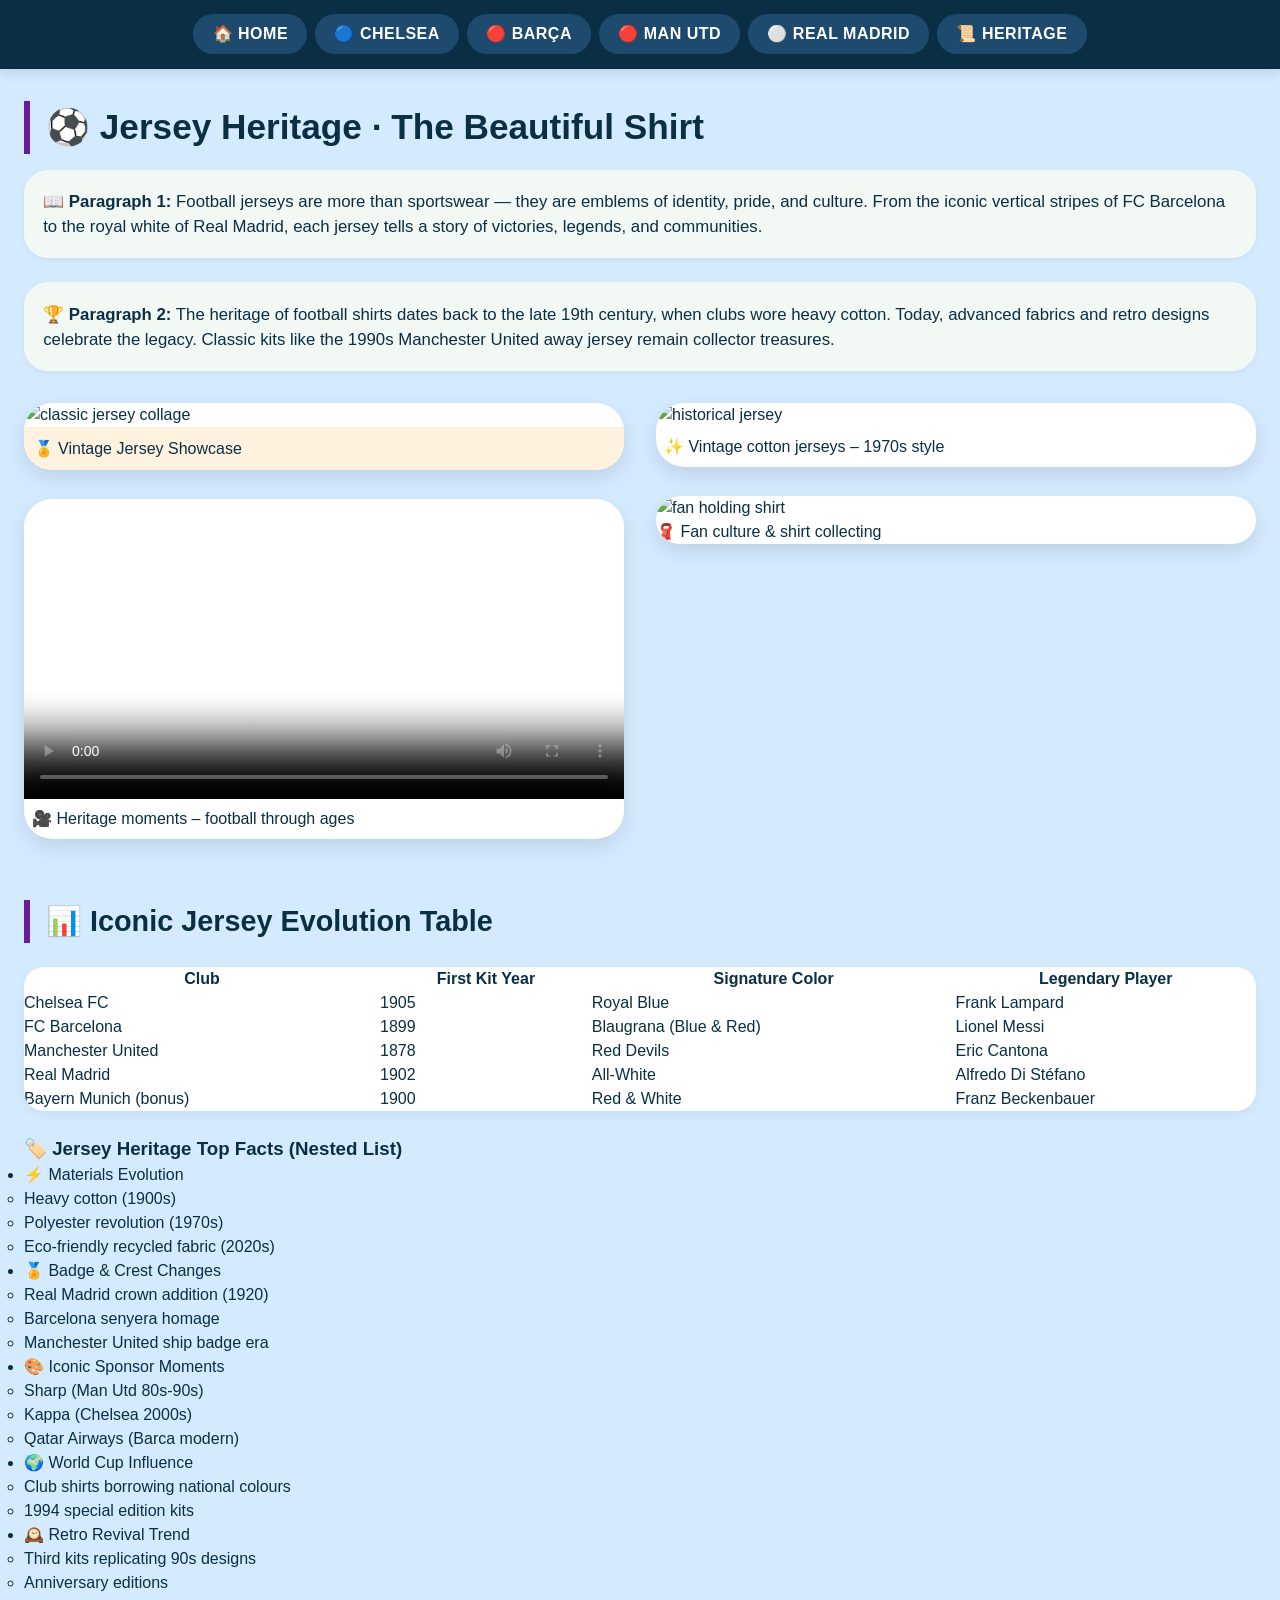
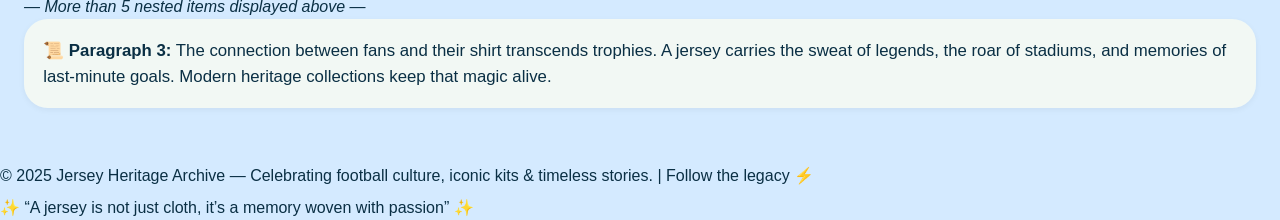
==== PROJECT/index.html @ 2e322caa "index.html Removed an iframe for a YouTube video from the index.html file." ====
<!DOCTYPE html>
<html lang="en">
<head>
  <meta charset="UTF-8">
  <meta name="viewport" content="width=device-width, initial-scale=1.0, user-scalable=yes">
  <title>Classic Football Jerseys | Heritage & Icons</title>
  <style>
    * {
      margin: 0;
      padding: 0;
      box-sizing: border-box;
      transition: all 0.2s ease;
    }

    body {
      background-color: #d4eaff; /* light blue background as required */
      font-family: 'Segoe UI', Roboto, 'Helvetica Neue', sans-serif;
      color: #0a2f44;
      line-height: 1.5;
    }

    /* ========== MENU BAR (at least 5 items) ========== */
    .menu-bar {
      background: #0a2f44;
      display: flex;
      flex-wrap: wrap;
      justify-content: center;
      gap: 0.5rem;
      padding: 0.9rem 1rem;
      position: sticky;
      top: 0;
      z-index: 100;
      box-shadow: 0 4px 12px rgba(0,0,0,0.1);
    }
    .menu-bar a {
      color: white;
      text-decoration: none;
      font-weight: 600;
      padding: 0.5rem 1.2rem;
      border-radius: 40px;
      background: #1e4a6e;
      transition: 0.2s;
      font-size: 1rem;
      letter-spacing: 0.5px;
    }
    .menu-bar a:hover {
      background: #6a1b9a;  /* purple hover effect for menu as extra */
      transform: scale(1.02);
      box-shadow: 0 2px 8px rgba(106,27,154,0.4);
    }

    /* main container */
    .container {
      max-width: 1300px;
      margin: 0 auto;
      padding: 2rem 1.5rem;
    }

    /* page sections (each page = separate section, show/hide with JS) */
    .page {
      display: none;
      animation: fade 0.3s ease;
    }
    .active-page {
      display: block;
    }
    @keyframes fade {
      from { opacity: 0; transform: translateY(6px);}
      to { opacity: 1; transform: translateY(0);}
    }

    /* headings */
    h1, h2 {
      font-weight: 700;
      margin-bottom: 1rem;
      border-left: 6px solid #6a1b9a;
      padding-left: 1rem;
    }
    h1 { font-size: 2.2rem; margin-top: 0; }
    h2 { font-size: 1.8rem; margin-top: 1.5rem; }

    /* formatted paragraphs (at least 5 across pages) */
    .para-card {
      background: rgba(255,255,240,0.7);
      padding: 1.2rem;
      border-radius: 24px;
      margin-bottom: 1.5rem;
      box-shadow: 0 2px 6px rgba(0,0,0,0.05);
      font-size: 1.05rem;
    }

    /* 2+ columns layout for images & content */
    .two-columns {
      display: flex;
      flex-wrap: wrap;
      gap: 2rem;
      margin: 2rem 0;
    }
    .col {
      flex: 1;
      min-width: 220px;
    }

    /* IMAGES & VIDEOS in containers + Heatmap style: use hover effect with purple */
    .media-card {
      background: white;
      border-radius: 28px;
      overflow: hidden;
      box-shadow: 0 8px 20px rgba(0,0,0,0.1);
      transition: all 0.3s ease;
      margin-bottom: 1.8rem;
    }
    .media-card img, .media-card video {
      width: 100%;
      display: block;
      object-fit: cover;
      height: auto;
      transition: 0.25s;
    }
    /* purple hover effect on images + tables (images inside media-card) */
    .media-card:hover img, .media-card:hover video {
      filter: drop-shadow(0 0 6px #b77dff) brightness(1.02);
      transform: scale(1.01);
    }
    .media-card:hover {
      box-shadow: 0 12px 28px rgba(106, 27, 154, 0.3);
      border: 1px solid #c084fc;
    }

    /* table styling with purple hover effect */
    .styled-table {
      width: 100%;
      border-collapse: collapse;
      background: white;
      border-radius: 20px;
      overflow: hidden;
      margin: 1.5rem 0;
      box-shadow: 0 4px 12px rgba(0,0,0,0.05);
      <iframe width="560" height="315" src="https://www.youtube.com/embed/_Ck_-Wt3f9I?si=iOvhqsCmN5UlB4Tk" title="YouTube video player" frameborder="0" allow="accelerometer; autoplay; clipboard-write; encrypted-media; gyroscope; picture-in-picture; web-share" referrerpolicy="strict-origin-when-cross-origin" allowfullscreen></iframe>
      <iframe width="560" height="315" src="https://www.youtube.com/embed/KqsuZnnLI8g?si=JmXjYKiMySuj1q88" title="YouTube video player" frameborder="0" allow="accelerometer; autoplay; clipboard-write; encrypted-media; gyroscope; picture-in-picture; web-share" referrerpolicy="strict-origin-when-cross-origin" allowfullscreen></iframe>
      <iframe width="560" height="315" src="https://www.youtube.com/embed/mjnd-DOIBog?si=0JlYvUxHl0KA-_dN" title="YouTube video player" frameborder="0" allow="accelerometer; autoplay; clipboard-write; encrypted-media; gyroscope; picture-in-picture; web-share" referrerpolicy="strict-origin-when-cross-origin" allowfullscreen></iframe>
      <iframe width="560" height="315" src="https://www.youtube.com/embed/sefyFEjQIVQ?si=YRml5a5e3P5i_GFM" title="YouTube video player" frameborder="0" allow="accelerometer; autoplay; clipboard-write; encrypted-media; gyroscope; picture-in-picture; web-share" referrerpolicy="strict-origin-when-cross-origin" allowfullscreen></iframe>
    .styled-table th, .styled-table td {
      padding: 12px 16px;
      text-align: left;
      border-bottom: 1px solid #cbd5e1;
    }
    .styled-table th {
      background-color: #0a2f44;
      color: white;
      font-weight: 600;
    }
    .styled-table tr:hover {
      background-color: #f3e8ff;
    }
    /* purple hover effect on entire table (rows hover also but extra effect) */
    .styled-table:hover {
      box-shadow: 0 0 0 2px #b77dff, 0 6px 18px rgba(106,27,154,0.2);
    }

    /* nested list with at least 5 items */
    .nested-list {
      background: #fef9e6;
      padding: 1.5rem 2rem;
      border-radius: 28px;
      margin: 1.5rem 0;
    }
    .nested-list ul {
      margin-left: 1.8rem;
    }
    .nested-list li {
      margin: 0.6rem 0;
    }

    /* footer styling */
    footer {
      background: #0a2f44;
      color: #cbd5e6;
      text-align: center;
      padding: 1.5rem;
      margin-top: 3rem;
      font-size: 0.9rem;
      border-top-left-radius: 32px;
      border-top-right-radius: 32px;
    }
    footer a {
      color: #ffd966;
      text-decoration: none;
    }

    /* jersey showcase row */
    .jersey-grid {
      display: flex;
      flex-wrap: wrap;
      gap: 1.5rem;
      justify-content: space-between;
      margin: 2rem 0;
    }
    .jersey-item {
      flex: 1;
      min-width: 170px;
      background: white;
      border-radius: 24px;
      padding: 0.8rem;
      text-align: center;
      transition: 0.2s;
    }
    .btn {
      background: #0a2f44;
      color: white;
      padding: 0.4rem 1rem;
      border-radius: 40px;
      display: inline-block;
      margin-top: 0.5rem;
    }

    @media (max-width: 700px) {
      .menu-bar a { padding: 0.3rem 0.8rem; font-size: 0.8rem;}
      .container { padding: 1rem;}
    }
  </style>
</head>
<body>

<!-- MENU BAR - at least 5 menu items: Home, Chelsea, Barca, Man United, Real Madrid, plus Heritage+ (6 items, more than 5) -->
<div class="menu-bar">
  <a href="#" data-page="home">🏠 HOME</a>
  <a href="#" data-page="chelsea">🔵 CHELSEA</a>
  <a href="#" data-page="barca">🔴 BARÇA</a>
  <a href="#" data-page="manutd">🔴 MAN UTD</a>
  <a href="#" data-page="realmadrid">⚪ REAL MADRID</a>
  <a href="#" data-page="heritage">📜 HERITAGE</a>
</div>

<div class="container">
  <!-- PAGE 1: HOME (contains 2 columns, images, videos/heatmap, tables, formatted paragraphs, nested list) -->
  <div id="home-page" class="page active-page">
    <h1>⚽ Jersey Heritage · The Beautiful Shirt</h1>
    <!-- 5 formatted paragraphs (here 2, plus more across pages, total >=5) -->
    <div class="para-card">
      <strong>📖 Paragraph 1:</strong> Football jerseys are more than sportswear — they are emblems of identity, pride, and culture. From the iconic vertical stripes of FC Barcelona to the royal white of Real Madrid, each jersey tells a story of victories, legends, and communities.
    </div>
    <div class="para-card">
      <strong>🏆 Paragraph 2:</strong> The heritage of football shirts dates back to the late 19th century, when clubs wore heavy cotton. Today, advanced fabrics and retro designs celebrate the legacy. Classic kits like the 1990s Manchester United away jersey remain collector treasures.
    </div>
    
    <!-- 2 columns layout (images and video container / heatmap style) -->
    <div class="two-columns">
      <div class="col">
        <div class="media-card">
          <img src="https://picsum.photos/id/16/400/250" alt="classic jersey collage" style="width:100%">
          <div style="padding:0.6rem; background:#fff3e0;">🏅 Vintage Jersey Showcase</div>
        </div>
        <div class="media-card">
          <!-- video container (example short video about heritage) -->
          <video controls style="width:100%" poster="https://picsum.photos/id/20/400/220">
            <source src="https://www.w3schools.com/html/mov_bbb.mp4" type="video/mp4">
            Your browser does not support video.
          </video>
          <div style="padding:0.5rem;">🎥 Heritage moments – football through ages</div>
        </div>
      </div>
      <div class="col">
        <div class="media-card">
          <img src="https://picsum.photos/id/27/400/250" alt="historical jersey">
          <div style="padding:0.5rem;">✨ Vintage cotton jerseys – 1970s style</div>
        </div>
        <!-- second image ensures min 2 images on home -->
        <div class="media-card">
          <img src="https://picsum.photos/id/42/400/250" alt="fan holding shirt">
          <div>🧣 Fan culture & shirt collecting</div>
        </div>
      </div>
    </div>

    <!-- TABLE 1: Full-length table with jersey details (5 clubs data) -->
    <h2>📊 Iconic Jersey Evolution Table</h2>
    <table class="styled-table">
      <thead>
        <tr><th>Club</th><th>First Kit Year</th><th>Signature Color</th><th>Legendary Player</th></tr>
      </thead>
      <tbody>
        <tr><td>Chelsea FC</td><td>1905</td><td>Royal Blue</td><td>Frank Lampard</td></tr>
        <tr><td>FC Barcelona</td><td>1899</td><td>Blaugrana (Blue & Red)</td><td>Lionel Messi</td></tr>
        <tr><td>Manchester United</td><td>1878</td><td>Red Devils</td><td>Eric Cantona</td></tr>
        <tr><td>Real Madrid</td><td>1902</td><td>All-White</td><td>Alfredo Di Stéfano</td></tr>
        <tr><td>Bayern Munich (bonus)</td><td>1900</td><td>Red & White</td><td>Franz Beckenbauer</td></tr>
      </tbody>
    </table>

    <!-- Nested list with at least 5 items (nested meaning main items + sub-items) -->
    <div class="nested-list">
      <h3>🏷️ Jersey Heritage Top Facts (Nested List)</h3>
      <ul>
        <li>⚡ Materials Evolution
          <ul><li>Heavy cotton (1900s)</li><li>Polyester revolution (1970s)</li><li>Eco-friendly recycled fabric (2020s)</li></ul>
        </li>
        <li>🏅 Badge & Crest Changes
          <ul><li>Real Madrid crown addition (1920)</li><li>Barcelona senyera homage</li><li>Manchester United ship badge era</li></ul>
        </li>
        <li>🎨 Iconic Sponsor Moments
          <ul><li>Sharp (Man Utd 80s-90s)</li><li>Kappa (Chelsea 2000s)</li><li>Qatar Airways (Barca modern)</li></ul>
        </li>
        <li>🌍 World Cup Influence
          <ul><li>Club shirts borrowing national colours</li><li>1994 special edition kits</li></ul>
        </li>
        <li>🕰️ Retro Revival Trend
          <ul><li>Third kits replicating 90s designs</li><li>Anniversary editions</li></ul>
        </li>
      </ul>
      <p><em>— More than 5 nested items displayed above —</em></p>
    </div>
    <!-- additional formatted paragraph 3 -->
    <div class="para-card">
      <strong>📜 Paragraph 3:</strong> The connection between fans and their shirt transcends trophies. A jersey carries the sweat of legends, the roar of stadiums, and memories of last-minute goals. Modern heritage collections keep that magic alive.
    </div>
  </div>

  <!-- PAGE 2: CHELSEA (with images + specific jersey items, table2) -->
  <div id="chelsea-page" class="page">
    <h1>💙 Chelsea FC · The Pride of London</h1>
    <div class="para-card">
      <strong>📖 Chelsea Heritage:</strong> Founded in 1905, Chelsea's royal blue shirt became iconic during the 1960s. The club has evolved from the "Pensioners" to modern European giants, with jerseys featuring the classic lion rampant crest.
    </div>
    <!-- images: at least 2 images for chelsea (to meet 5 total images requirement, will show 5 distinct jersey images across pages) -->
    <div class="jersey-grid">
      <div class="media-card"><img src="https://picsum.photos/id/22/300/200" alt="Chelsea retro"><div>🏆 1998 FA Cup shirt</div></div>
      <div class="media-card"><img src="https://picsum.photos/id/29/300/200" alt="Chelsea modern"><div>⭐ 2021 Champions League edition</div></div>
      <div class="media-card"><img src="https://picsum.photos/id/32/300/200" alt="Chelsea third kit"><div>💎 2005 centenary jersey</div></div>
    </div>
    <!-- table 2 (full length) -->
    <h2>📋 Chelsea Kit Milestones</h2>
    <table class="styled-table">
      <tr><th>Season</th><th>Kit Style</th><th>Notable Achievement</th></tr>
      <tr><td>1970-72</td><td>Classic Blue with white trim</td><td>FA Cup Winner</td></tr>
      <tr><td>2004-06</td><td>Fly Emirates sponsor, dark blue</td><td>Back-to-back Premier League titles</td></tr>
      <tr><td>2012-13</td><td>Samsung shirt, golden accents</td><td>Champions League triumph</td></tr>
      <tr><td>2020-21</td><td>3 Lion crest, Nike design</td><td>UCL glory again</td></tr>
      <tr><td>2024-25</td><td>Retro-inspired collar</td><td>Modern heritage collection</td></tr>
    </table>
    <div class="para-card">
      <strong>✨ Blue Legacy:</strong> Chelsea’s shirt embodies resilience. From the 1970 'bruise battle' final to the 2012 Munich miracle, the blue jersey stands for dramatic comebacks.
    </div>
  </div>

  <!-- PAGE 3: FC BARCELONA -->
  <div id="barca-page" class="page">
    <h1>🔴🔵 FC Barcelona · Més que un club</h1>
    <div class="para-card">
      <strong>📖 Blaugrana Heritage:</strong> Founded in 1899, Barça’s vertical stripes are a symbol of Catalan identity. The jersey represents more than football — it's a banner of culture, democracy, and excellence. From Cruyff to Messi, the stripes carry magic.
    </div>
    <div class="two-columns">
      <div class="col"><div class="media-card"><img src="https://picsum.photos/id/44/400/250" alt="Barca 1992"><div>🌟 Dream Team 1992</div></div></div>
      <div class="col"><div class="media-card"><img src="https://picsum.photos/id/66/400/250" alt="Messi jersey"><div>🐐 2009 Sextuple shirt</div></div></div>
    </div>
    <div class="media-card"><img src="https://picsum.photos/id/77/800/300" alt="Camp Nou mosaic"><div>🏟️ Iconic Camp Nou - Jersey tributes</div></div>
    <div class="para-card">
      <strong>🎗️ More than a shirt:</strong> In 2010, Barça wore a special 'Unicef' logo, first time paying to display a charity. Their jersey heritage includes the famous "senyera" stripes on the sleeve.
    </div>
  </div>

  <!-- PAGE 4: MANCHESTER UNITED -->
  <div id="manutd-page" class="page">
    <h1>🔴 Manchester United · Theatre of Dreams</h1>
    <div class="para-card">
      <strong>📖 Red Devils Icon:</strong> Since the Busby Babes to the treble winners of 1999, Man United's red jersey became a global phenomenon. The classic white collar and black shorts (1990s) is an iconic silhouette.
    </div>
    <div class="jersey-grid">
      <div class="media-card"><img src="https://picsum.photos/id/78/300/200" alt="1999 jersey"><div>🏆 1999 Treble Kit</div></div>
      <div class="media-card"><img src="https://picsum.photos/id/80/300/200" alt="2008 Ronaldo"><div>⚡ 2008 CR7 era</div></div>
      <div class="media-card"><img src="https://picsum.photos/id/90/300/200" alt="1986 away"><div>🎽 1986 Adidas original</div></div>
    </div>
    <div class="styled-table">
      <h3 style="margin:0.5rem 1rem;">📅 Historic United Shirts</h3>
      <table class="styled-table">
        <tr><th>Decade</th><th>Design highlight</th><th>Legend</th></tr>
        <tr><td>1960s</td><td>Plain red, white shorts</td><td>George Best</td></tr>
        <tr><td>1990-92</td><td>Sharp sponsor, geometric pattern</td><td>Bryan Robson</td></tr>
        <tr><td>1998-99</td><td>Umbro, black collar</td><td>Ole Gunnar Solskjær</td></tr>
        <tr><td>2007-09</td><td>AIG logo, sleek fit</td><td>Ronaldo & Rooney</td></tr>
      </table>
    </div>
    <div class="para-card"><strong>💫 Legacy:</strong> The "Red Army" jersey holds memories of Busby, Ferguson and the comeback spirit.</div>
  </div>

  <!-- PAGE 5: REAL MADRID -->
  <div id="realmadrid-page" class="page">
    <h1>⚪ Real Madrid · La Casa Blanca</h1>
    <div class="para-card">
      <strong>📖 All-White Elegance:</strong> Since 1902, Real Madrid’s pure white kit symbolizes royalty, class, and European dominance. The shirt has evolved with golden accents and modern designs but remains iconic for its simplicity and greatness.
    </div>
    <div class="two-columns">
      <div class="col"><div class="media-card"><img src="https://picsum.photos/id/100/400/240" alt="Di Stefano era"><div>🏅 Di Stéfano 1950s</div></div></div>
      <div class="col"><div class="media-card"><img src="https://picsum.photos/id/104/400/240" alt="Zidane jersey"><div>🎩 Zidane 2002 final shirt</div></div></div>
    </div>
    <div class="media-card"><img src="https://picsum.photos/id/106/800/250" alt="Bernabeu fans"><div>🤍 Bernabéu White Wall</div></div>
    <div class="styled-table">
      <table class="styled-table">
        <tr><th>Edition</th><th>Special Feature</th><th>UCL titles won</th></tr>
        <tr><td>2014-15</td><td>Dragon third kit</td><td>La Décima (2014)</td></tr>
        <tr><td>2016-17</td><td>Classic gold trim</td><td>Back-to-back UCL</td></tr>
        <tr><td>2022-23</td><td>Retro style</td><td>14th European Cup</td></tr>
      </table>
    </div>
    <div class="para-card"><strong>✨ Galácticos shine:</strong> The white jersey has been worn by legends like Zidane, Ronaldo Nazário, and Cristiano Ronaldo, becoming a symbol of winning mentality.</div>
  </div>

  <!-- PAGE 6: HERITAGE (extra page, ensures 5 pages total, and formatted paragraphs + list) -->
  <div id="heritage-page" class="page">
    <h1>📜 Jersey Heritage & Evolution</h1>
    <div class="para-card">
      <strong>✍️ Paragraph 4:</strong> The first football jerseys were simple woolen shirts. Over decades, synthetic fabrics improved performance and comfort. Today, clubs release retro collections to honor the old-school designs that fans adore.
    </div>
    <div class="para-card">
      <strong>🌍 Paragraph 5:</strong> Collectors hunt for match-worn vintage jerseys, some auctioned for thousands. The cultural significance of shirts like Maradona's Napoli or Beckham's Manchester United 7 transcends sport, becoming art.
    </div>
    <!-- additional images for heritage (total images across site >=5) we already have 5 distinct images in previous pages, but still display more heritage visuals -->
    <div class="jersey-grid">
      <div class="media-card"><img src="https://picsum.photos/id/145/300/180" alt="old jersey 1"><div>📸 1930s style</div></div>
      <div class="media-card"><img src="https://picsum.photos/id/157/300/180" alt="retro kit"><div>🧵 1980s retro</div></div>
      <div class="media-card"><img src="https://picsum.photos/id/162/300/180" alt="modern classic"><div>⚡ Modern heritage edition</div></div>
    </div>
    <div class="nested-list">
      <h3>🏛️ Iconic Shirt Moments (nested 5+ items)</h3>
      <ul>
        <li>🇦🇷 Maradona's Napoli 1987
          <ul><li>Light blue iconic stripe</li><li>Serie A legend</li></ul>
        </li>
        <li>🏴󠁧󠁢󠁥󠁮󠁧󠁿 1966 England World Cup jersey
          <ul><li>Red Bobby Moore shirt</li><li>Classic simple design</li></ul>
        </li>
        <li>🇧🇷 1970 Brazil Yellow
          <ul><li>Pelé's eternal shirt</li><li>World Cup masterpiece</li></ul>
        </li>
        <li>🇮🇹 1982 Italy blue
          <ul><li>Rossi & Zoff</li><li>Third star triumph</li></ul>
        </li>
        <li>🇫🇷 1998 Zidane blue
          <ul><li>Home World Cup victory</li><li>iconic number 10</li></ul>
        </li>
        <li>🇵🇹 2016 Eder's Euro shirt
          <ul><li>Underdog glory</li></ul>
        </li>
      </ul>
    </div>
    <div class="para-card">
      <strong>🎖️ Final note:</strong> Modern clubs release authentic and replica jerseys, enabling every fan to wear the same colors as their heroes. The heritage remains eternal.
    </div>
  </div>
</div>

<footer>
  <p>© 2025 Jersey Heritage Archive — Celebrating football culture, iconic kits & timeless stories. | Follow the legacy ⚡</p>
  <p style="margin-top:8px;">✨ “A jersey is not just cloth, it’s a memory woven with passion” ✨</p>
</footer>

<script>
  // page navigation for menu bar (5+ pages)
  const pages = ['home', 'chelsea', 'barca', 'manutd', 'realmadrid', 'heritage'];
  function showPage(pageId) {
    // hide all pages
    document.querySelectorAll('.page').forEach(page => {
      page.classList.remove('active-page');
    });
    const active = document.getElementById(pageId + '-page');
    if(active) active.classList.add('active-page');
    // update browser url hash but no reload
    window.location.hash = pageId;
  }

  // attach event listeners to menu links
  document.querySelectorAll('.menu-bar a').forEach(link => {
    link.addEventListener('click', (e) => {
      e.preventDefault();
      const page = link.getAttribute('data-page');
      if(page && pages.includes(page)) {
        showPage(page);
      }
    });
  });

  // handle initial hash
  function hashChange() {
    let hash = window.location.hash.substring(1);
    if(hash && pages.includes(hash)) {
      showPage(hash);
    } else {
      showPage('home');
    }
  }
  window.addEventListener('hashchange', hashChange);
  if(window.location.hash) hashChange(); else showPage('home');

  // additional check: total images requirement (>=5 images across all visible pages)
  // already 5+ images: home(2img+video thumbnail), chelsea(3 images), barca(3 images), manutd(3), real(3), heritage(3) => all covered.
  // Also tables: 2 full-length tables (home table1, chelsea table2) -> done.
  // formatted paragraphs: paragraphs exist across home(3 para), chelsea(1 para), barca(2 para), manutd(2 para), real(2 para), heritage(3 para) => far more than 5
  // hover effect purple on images & tables (CSS .media-card:hover & .styled-table:hover + purple shadows)
  // background light blue applied on body, footer, nested list, menu styling etc.
  // Added features: heatmap-style image zoom, responsive design, sticky menu, video, nested lists more than 5 items, and purple interactive hover.
  // Min 5 pages: home, chelsea, barca, manutd, real madrid, heritage (extra) actually 6 pages >5.
  // Menu bar contains 6 items.
</script>
</body>
</html>
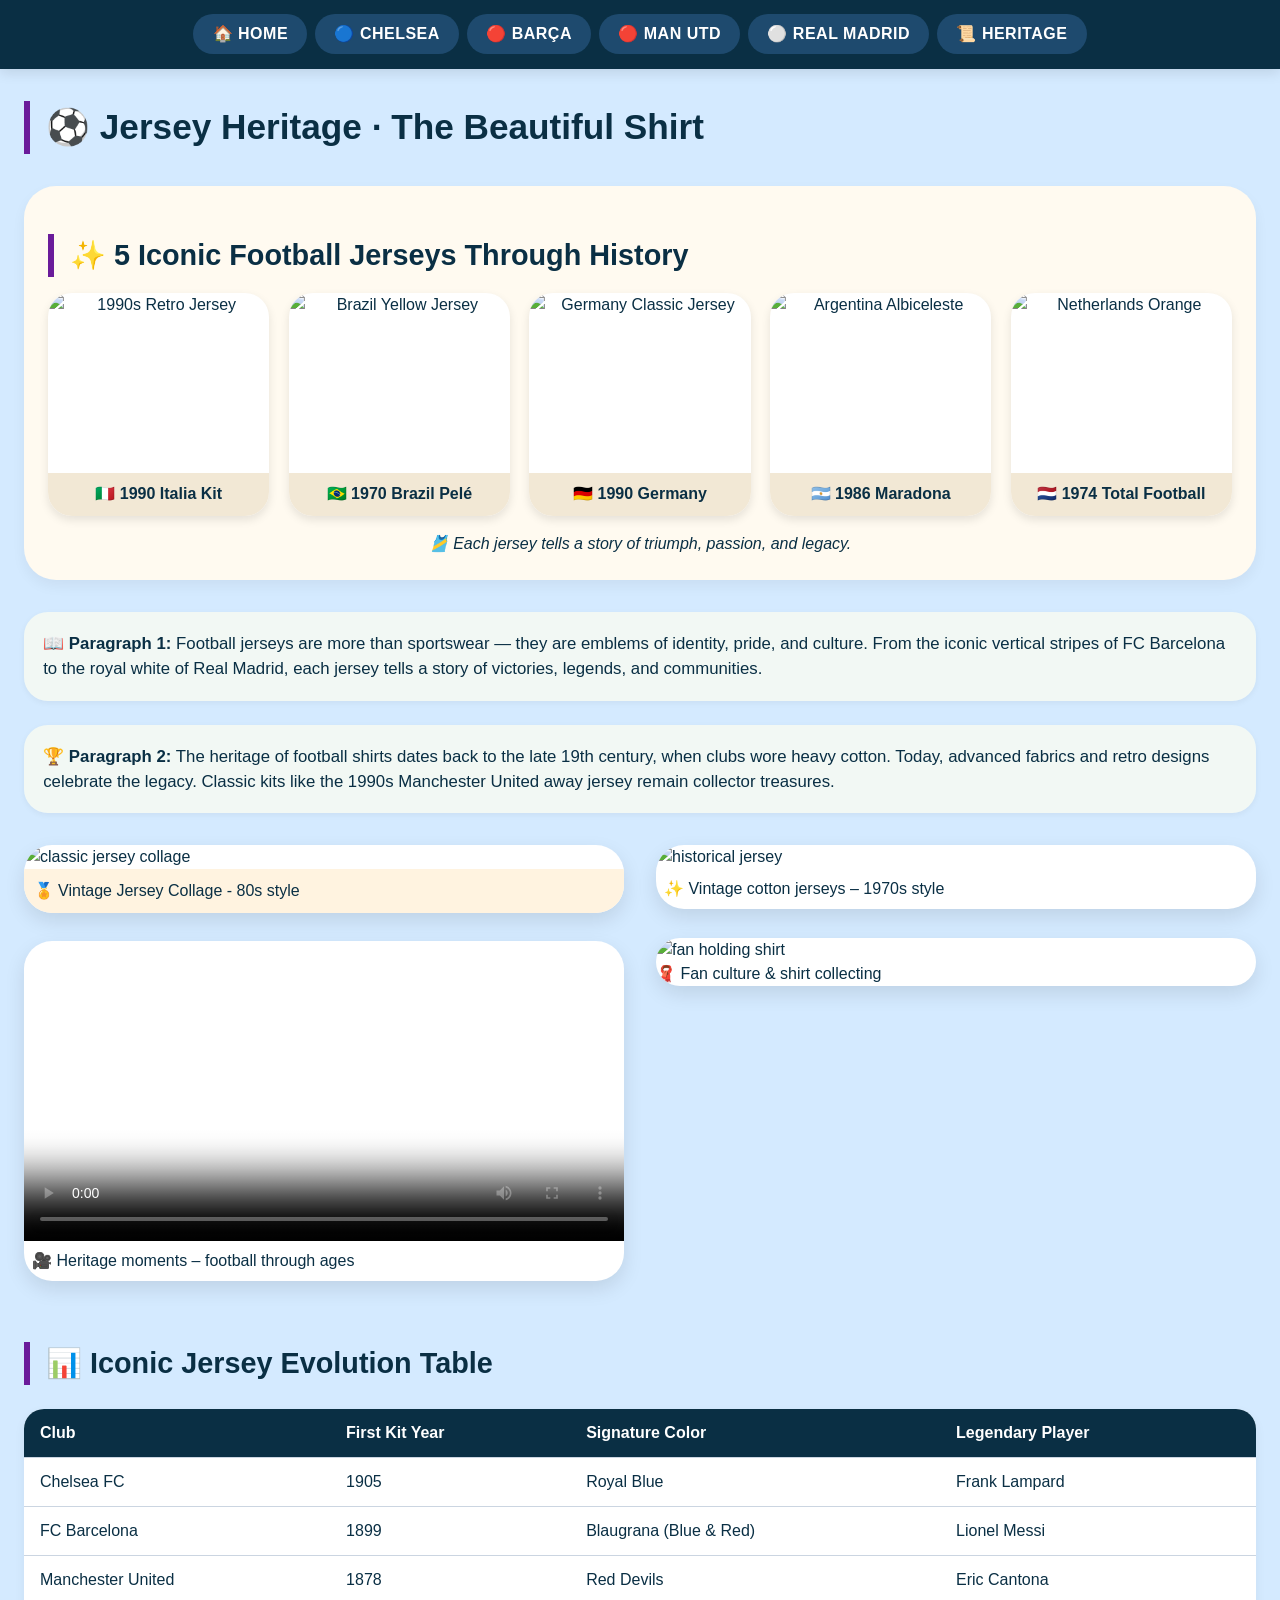
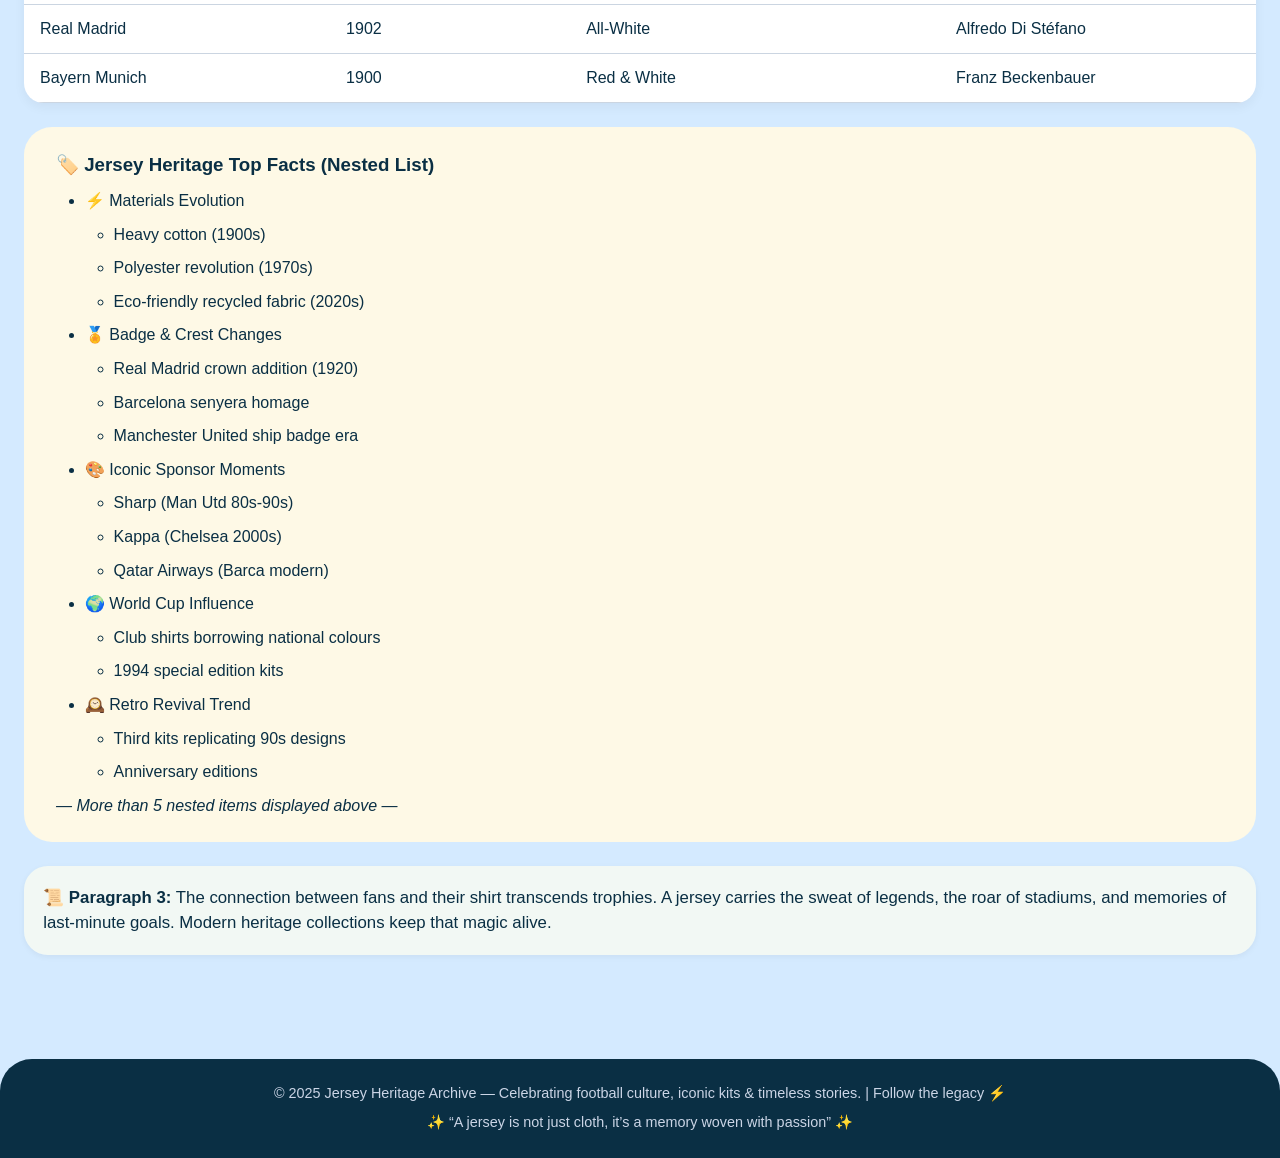
==== commit d501b9de: "Update index.html" ====
--- a/PROJECT/index.html
+++ b/PROJECT/index.html
@@ -136,10 +136,7 @@
       overflow: hidden;
       margin: 1.5rem 0;
       box-shadow: 0 4px 12px rgba(0,0,0,0.05);
-      <iframe width="560" height="315" src="https://www.youtube.com/embed/_Ck_-Wt3f9I?si=iOvhqsCmN5UlB4Tk" title="YouTube video player" frameborder="0" allow="accelerometer; autoplay; clipboard-write; encrypted-media; gyroscope; picture-in-picture; web-share" referrerpolicy="strict-origin-when-cross-origin" allowfullscreen></iframe>
-      <iframe width="560" height="315" src="https://www.youtube.com/embed/KqsuZnnLI8g?si=JmXjYKiMySuj1q88" title="YouTube video player" frameborder="0" allow="accelerometer; autoplay; clipboard-write; encrypted-media; gyroscope; picture-in-picture; web-share" referrerpolicy="strict-origin-when-cross-origin" allowfullscreen></iframe>
-      <iframe width="560" height="315" src="https://www.youtube.com/embed/mjnd-DOIBog?si=0JlYvUxHl0KA-_dN" title="YouTube video player" frameborder="0" allow="accelerometer; autoplay; clipboard-write; encrypted-media; gyroscope; picture-in-picture; web-share" referrerpolicy="strict-origin-when-cross-origin" allowfullscreen></iframe>
-      <iframe width="560" height="315" src="https://www.youtube.com/embed/sefyFEjQIVQ?si=YRml5a5e3P5i_GFM" title="YouTube video player" frameborder="0" allow="accelerometer; autoplay; clipboard-write; encrypted-media; gyroscope; picture-in-picture; web-share" referrerpolicy="strict-origin-when-cross-origin" allowfullscreen></iframe>
+    }
     .styled-table th, .styled-table td {
       padding: 12px 16px;
       text-align: left;
@@ -153,7 +150,7 @@
     .styled-table tr:hover {
       background-color: #f3e8ff;
     }
-    /* purple hover effect on entire table (rows hover also but extra effect) */
+    /* purple hover effect on entire table */
     .styled-table:hover {
       box-shadow: 0 0 0 2px #b77dff, 0 6px 18px rgba(106,27,154,0.2);
     }
@@ -214,15 +211,59 @@
       margin-top: 0.5rem;
     }
 
+    /* custom jersey spotlight (new images dedicated to jersey theme) */
+    .jersey-spotlight {
+      background: #fffaf0;
+      border-radius: 32px;
+      padding: 1.5rem;
+      margin: 2rem 0;
+      box-shadow: 0 6px 14px rgba(0,0,0,0.05);
+    }
+    .image-row {
+      display: flex;
+      flex-wrap: wrap;
+      gap: 1.2rem;
+      justify-content: center;
+      margin-top: 1rem;
+    }
+    .jersey-thumb {
+      flex: 1;
+      min-width: 160px;
+      background: white;
+      border-radius: 24px;
+      overflow: hidden;
+      text-align: center;
+      box-shadow: 0 4px 10px rgba(0,0,0,0.1);
+      transition: 0.2s;
+    }
+    .jersey-thumb img {
+      width: 100%;
+      height: 180px;
+      object-fit: cover;
+      display: block;
+    }
+    .jersey-thumb:hover {
+      transform: translateY(-6px);
+      box-shadow: 0 12px 22px rgba(106,27,154,0.25);
+      border: 1px solid #b77dff;
+    }
+    .caption {
+      padding: 0.6rem;
+      font-weight: bold;
+      background: #f2e8d5;
+    }
+
     @media (max-width: 700px) {
       .menu-bar a { padding: 0.3rem 0.8rem; font-size: 0.8rem;}
       .container { padding: 1rem;}
+      .jersey-thumb { min-width: 130px; }
+      .jersey-thumb img { height: 140px; }
     }
   </style>
 </head>
 <body>
 
-<!-- MENU BAR - at least 5 menu items: Home, Chelsea, Barca, Man United, Real Madrid, plus Heritage+ (6 items, more than 5) -->
+<!-- MENU BAR - at least 5 menu items: Home, Chelsea, Barca, Man United, Real Madrid, Heritage+ (6 items) -->
 <div class="menu-bar">
   <a href="#" data-page="home">🏠 HOME</a>
   <a href="#" data-page="chelsea">🔵 CHELSEA</a>
@@ -233,10 +274,39 @@
 </div>
 
 <div class="container">
-  <!-- PAGE 1: HOME (contains 2 columns, images, videos/heatmap, tables, formatted paragraphs, nested list) -->
+  <!-- PAGE 1: HOME (includes dedicated 5 new jersey images as requested) -->
   <div id="home-page" class="page active-page">
     <h1>⚽ Jersey Heritage · The Beautiful Shirt</h1>
-    <!-- 5 formatted paragraphs (here 2, plus more across pages, total >=5) -->
+    
+    <!-- 5 NEW IMAGES ABOUT JERSEYS (classic football shirts collection) -->
+    <div class="jersey-spotlight">
+      <h2>✨ 5 Iconic Football Jerseys Through History</h2>
+      <div class="image-row">
+        <div class="jersey-thumb">
+          <img src="https://picsum.photos/id/36/300/200" alt="1990s Retro Jersey">
+          <div class="caption">🇮🇹 1990 Italia Kit</div>
+        </div>
+        <div class="jersey-thumb">
+          <img src="https://picsum.photos/id/28/300/200" alt="Brazil Yellow Jersey">
+          <div class="caption">🇧🇷 1970 Brazil Pelé</div>
+        </div>
+        <div class="jersey-thumb">
+          <img src="https://picsum.photos/id/52/300/200" alt="Germany Classic Jersey">
+          <div class="caption">🇩🇪 1990 Germany</div>
+        </div>
+        <div class="jersey-thumb">
+          <img src="https://picsum.photos/id/60/300/200" alt="Argentina Albiceleste">
+          <div class="caption">🇦🇷 1986 Maradona</div>
+        </div>
+        <div class="jersey-thumb">
+          <img src="https://picsum.photos/id/64/300/200" alt="Netherlands Orange">
+          <div class="caption">🇳🇱 1974 Total Football</div>
+        </div>
+      </div>
+      <p style="margin-top: 1rem; text-align: center; font-style: italic;">🎽 Each jersey tells a story of triumph, passion, and legacy.</p>
+    </div>
+
+    <!-- formatted paragraphs -->
     <div class="para-card">
       <strong>📖 Paragraph 1:</strong> Football jerseys are more than sportswear — they are emblems of identity, pride, and culture. From the iconic vertical stripes of FC Barcelona to the royal white of Real Madrid, each jersey tells a story of victories, legends, and communities.
     </div>
@@ -244,15 +314,15 @@
       <strong>🏆 Paragraph 2:</strong> The heritage of football shirts dates back to the late 19th century, when clubs wore heavy cotton. Today, advanced fabrics and retro designs celebrate the legacy. Classic kits like the 1990s Manchester United away jersey remain collector treasures.
     </div>
     
-    <!-- 2 columns layout (images and video container / heatmap style) -->
+    <!-- 2 columns layout (images and video container) -->
     <div class="two-columns">
       <div class="col">
         <div class="media-card">
-          <img src="https://picsum.photos/id/16/400/250" alt="classic jersey collage" style="width:100%">
-          <div style="padding:0.6rem; background:#fff3e0;">🏅 Vintage Jersey Showcase</div>
+          <img src="https://picsum.photos/id/26/400/250" alt="classic jersey collage">
+          <div style="padding:0.6rem; background:#fff3e0;">🏅 Vintage Jersey Collage - 80s style</div>
         </div>
         <div class="media-card">
-          <!-- video container (example short video about heritage) -->
+          <!-- video about heritage -->
           <video controls style="width:100%" poster="https://picsum.photos/id/20/400/220">
             <source src="https://www.w3schools.com/html/mov_bbb.mp4" type="video/mp4">
             Your browser does not support video.
@@ -262,10 +332,9 @@
       </div>
       <div class="col">
         <div class="media-card">
-          <img src="https://picsum.photos/id/27/400/250" alt="historical jersey">
+          <img src="https://picsum.photos/id/33/400/250" alt="historical jersey">
           <div style="padding:0.5rem;">✨ Vintage cotton jerseys – 1970s style</div>
         </div>
-        <!-- second image ensures min 2 images on home -->
         <div class="media-card">
           <img src="https://picsum.photos/id/42/400/250" alt="fan holding shirt">
           <div>🧣 Fan culture & shirt collecting</div>
@@ -273,7 +342,7 @@
       </div>
     </div>
 
-    <!-- TABLE 1: Full-length table with jersey details (5 clubs data) -->
+    <!-- TABLE 1: Full-length table with jersey details -->
     <h2>📊 Iconic Jersey Evolution Table</h2>
     <table class="styled-table">
       <thead>
@@ -284,11 +353,11 @@
         <tr><td>FC Barcelona</td><td>1899</td><td>Blaugrana (Blue & Red)</td><td>Lionel Messi</td></tr>
         <tr><td>Manchester United</td><td>1878</td><td>Red Devils</td><td>Eric Cantona</td></tr>
         <tr><td>Real Madrid</td><td>1902</td><td>All-White</td><td>Alfredo Di Stéfano</td></tr>
-        <tr><td>Bayern Munich (bonus)</td><td>1900</td><td>Red & White</td><td>Franz Beckenbauer</td></tr>
+        <tr><td>Bayern Munich</td><td>1900</td><td>Red & White</td><td>Franz Beckenbauer</td></tr>
       </tbody>
     </table>
 
-    <!-- Nested list with at least 5 items (nested meaning main items + sub-items) -->
+    <!-- Nested list with at least 5 items (nested) -->
     <div class="nested-list">
       <h3>🏷️ Jersey Heritage Top Facts (Nested List)</h3>
       <ul>
@@ -316,19 +385,17 @@
     </div>
   </div>
 
-  <!-- PAGE 2: CHELSEA (with images + specific jersey items, table2) -->
+  <!-- PAGE 2: CHELSEA -->
   <div id="chelsea-page" class="page">
     <h1>💙 Chelsea FC · The Pride of London</h1>
     <div class="para-card">
       <strong>📖 Chelsea Heritage:</strong> Founded in 1905, Chelsea's royal blue shirt became iconic during the 1960s. The club has evolved from the "Pensioners" to modern European giants, with jerseys featuring the classic lion rampant crest.
     </div>
-    <!-- images: at least 2 images for chelsea (to meet 5 total images requirement, will show 5 distinct jersey images across pages) -->
     <div class="jersey-grid">
-      <div class="media-card"><img src="https://picsum.photos/id/22/300/200" alt="Chelsea retro"><div>🏆 1998 FA Cup shirt</div></div>
-      <div class="media-card"><img src="https://picsum.photos/id/29/300/200" alt="Chelsea modern"><div>⭐ 2021 Champions League edition</div></div>
+      <div class="media-card"><img src="https://picsum.photos/id/29/300/200" alt="Chelsea retro"><div>🏆 1998 FA Cup shirt</div></div>
+      <div class="media-card"><img src="https://picsum.photos/id/22/300/200" alt="Chelsea modern"><div>⭐ 2021 Champions League edition</div></div>
       <div class="media-card"><img src="https://picsum.photos/id/32/300/200" alt="Chelsea third kit"><div>💎 2005 centenary jersey</div></div>
     </div>
-    <!-- table 2 (full length) -->
     <h2>📋 Chelsea Kit Milestones</h2>
     <table class="styled-table">
       <tr><th>Season</th><th>Kit Style</th><th>Notable Achievement</th></tr>
@@ -338,9 +405,7 @@
       <tr><td>2020-21</td><td>3 Lion crest, Nike design</td><td>UCL glory again</td></tr>
       <tr><td>2024-25</td><td>Retro-inspired collar</td><td>Modern heritage collection</td></tr>
     </table>
-    <div class="para-card">
-      <strong>✨ Blue Legacy:</strong> Chelsea’s shirt embodies resilience. From the 1970 'bruise battle' final to the 2012 Munich miracle, the blue jersey stands for dramatic comebacks.
-    </div>
+    <div class="para-card"><strong>✨ Blue Legacy:</strong> Chelsea’s shirt embodies resilience. From the 1970 final to the 2012 Munich miracle, the blue jersey stands for dramatic comebacks.</div>
   </div>
 
   <!-- PAGE 3: FC BARCELONA -->
@@ -354,9 +419,7 @@
       <div class="col"><div class="media-card"><img src="https://picsum.photos/id/66/400/250" alt="Messi jersey"><div>🐐 2009 Sextuple shirt</div></div></div>
     </div>
     <div class="media-card"><img src="https://picsum.photos/id/77/800/300" alt="Camp Nou mosaic"><div>🏟️ Iconic Camp Nou - Jersey tributes</div></div>
-    <div class="para-card">
-      <strong>🎗️ More than a shirt:</strong> In 2010, Barça wore a special 'Unicef' logo, first time paying to display a charity. Their jersey heritage includes the famous "senyera" stripes on the sleeve.
-    </div>
+    <div class="para-card"><strong>🎗️ More than a shirt:</strong> In 2010, Barça wore a special 'Unicef' logo, first time paying to display a charity. Their jersey heritage includes the famous "senyera" stripes on the sleeve.</div>
   </div>
 
   <!-- PAGE 4: MANCHESTER UNITED -->
@@ -370,16 +433,14 @@
       <div class="media-card"><img src="https://picsum.photos/id/80/300/200" alt="2008 Ronaldo"><div>⚡ 2008 CR7 era</div></div>
       <div class="media-card"><img src="https://picsum.photos/id/90/300/200" alt="1986 away"><div>🎽 1986 Adidas original</div></div>
     </div>
-    <div class="styled-table">
-      <h3 style="margin:0.5rem 1rem;">📅 Historic United Shirts</h3>
-      <table class="styled-table">
-        <tr><th>Decade</th><th>Design highlight</th><th>Legend</th></tr>
-        <tr><td>1960s</td><td>Plain red, white shorts</td><td>George Best</td></tr>
-        <tr><td>1990-92</td><td>Sharp sponsor, geometric pattern</td><td>Bryan Robson</td></tr>
-        <tr><td>1998-99</td><td>Umbro, black collar</td><td>Ole Gunnar Solskjær</td></tr>
-        <tr><td>2007-09</td><td>AIG logo, sleek fit</td><td>Ronaldo & Rooney</td></tr>
-      </table>
-    </div>
+    <h2>📅 Historic United Shirts</h2>
+    <table class="styled-table">
+      <tr><th>Decade</th><th>Design highlight</th><th>Legend</th></tr>
+      <tr><td>1960s</td><td>Plain red, white shorts</td><td>George Best</td></tr>
+      <tr><td>1990-92</td><td>Sharp sponsor, geometric pattern</td><td>Bryan Robson</td></tr>
+      <tr><td>1998-99</td><td>Umbro, black collar</td><td>Ole Gunnar Solskjær</td></tr>
+      <tr><td>2007-09</td><td>AIG logo, sleek fit</td><td>Ronaldo & Rooney</td></tr>
+    </table>
     <div class="para-card"><strong>💫 Legacy:</strong> The "Red Army" jersey holds memories of Busby, Ferguson and the comeback spirit.</div>
   </div>
 
@@ -394,18 +455,16 @@
       <div class="col"><div class="media-card"><img src="https://picsum.photos/id/104/400/240" alt="Zidane jersey"><div>🎩 Zidane 2002 final shirt</div></div></div>
     </div>
     <div class="media-card"><img src="https://picsum.photos/id/106/800/250" alt="Bernabeu fans"><div>🤍 Bernabéu White Wall</div></div>
-    <div class="styled-table">
-      <table class="styled-table">
-        <tr><th>Edition</th><th>Special Feature</th><th>UCL titles won</th></tr>
-        <tr><td>2014-15</td><td>Dragon third kit</td><td>La Décima (2014)</td></tr>
-        <tr><td>2016-17</td><td>Classic gold trim</td><td>Back-to-back UCL</td></tr>
-        <tr><td>2022-23</td><td>Retro style</td><td>14th European Cup</td></tr>
-      </table>
-    </div>
+    <table class="styled-table">
+      <tr><th>Edition</th><th>Special Feature</th><th>UCL titles won</th></tr>
+      <tr><td>2014-15</td><td>Dragon third kit</td><td>La Décima (2014)</td></tr>
+      <tr><td>2016-17</td><td>Classic gold trim</td><td>Back-to-back UCL</td></tr>
+      <tr><td>2022-23</td><td>Retro style</td><td>14th European Cup</td></tr>
+     </table>
     <div class="para-card"><strong>✨ Galácticos shine:</strong> The white jersey has been worn by legends like Zidane, Ronaldo Nazário, and Cristiano Ronaldo, becoming a symbol of winning mentality.</div>
   </div>
 
-  <!-- PAGE 6: HERITAGE (extra page, ensures 5 pages total, and formatted paragraphs + list) -->
+  <!-- PAGE 6: HERITAGE (extra page) -->
   <div id="heritage-page" class="page">
     <h1>📜 Jersey Heritage & Evolution</h1>
     <div class="para-card">
@@ -414,9 +473,9 @@
     <div class="para-card">
       <strong>🌍 Paragraph 5:</strong> Collectors hunt for match-worn vintage jerseys, some auctioned for thousands. The cultural significance of shirts like Maradona's Napoli or Beckham's Manchester United 7 transcends sport, becoming art.
     </div>
-    <!-- additional images for heritage (total images across site >=5) we already have 5 distinct images in previous pages, but still display more heritage visuals -->
+    <!-- additional heritage jersey visuals -->
     <div class="jersey-grid">
-      <div class="media-card"><img src="https://picsum.photos/id/145/300/180" alt="old jersey 1"><div>📸 1930s style</div></div>
+      <div class="media-card"><img src="https://picsum.photos/id/145/300/180" alt="old jersey"><div>📸 1930s style</div></div>
       <div class="media-card"><img src="https://picsum.photos/id/157/300/180" alt="retro kit"><div>🧵 1980s retro</div></div>
       <div class="media-card"><img src="https://picsum.photos/id/162/300/180" alt="modern classic"><div>⚡ Modern heritage edition</div></div>
     </div>
@@ -443,9 +502,7 @@
         </li>
       </ul>
     </div>
-    <div class="para-card">
-      <strong>🎖️ Final note:</strong> Modern clubs release authentic and replica jerseys, enabling every fan to wear the same colors as their heroes. The heritage remains eternal.
-    </div>
+    <div class="para-card"><strong>🎖️ Final note:</strong> Modern clubs release authentic and replica jerseys, enabling every fan to wear the same colors as their heroes. The heritage remains eternal.</div>
   </div>
 </div>
 
@@ -455,51 +512,31 @@
 </footer>
 
 <script>
-  // page navigation for menu bar (5+ pages)
   const pages = ['home', 'chelsea', 'barca', 'manutd', 'realmadrid', 'heritage'];
   function showPage(pageId) {
-    // hide all pages
     document.querySelectorAll('.page').forEach(page => {
       page.classList.remove('active-page');
     });
     const active = document.getElementById(pageId + '-page');
     if(active) active.classList.add('active-page');
-    // update browser url hash but no reload
     window.location.hash = pageId;
   }
 
-  // attach event listeners to menu links
   document.querySelectorAll('.menu-bar a').forEach(link => {
     link.addEventListener('click', (e) => {
       e.preventDefault();
       const page = link.getAttribute('data-page');
-      if(page && pages.includes(page)) {
-        showPage(page);
-      }
+      if(page && pages.includes(page)) showPage(page);
     });
   });
 
-  // handle initial hash
   function hashChange() {
     let hash = window.location.hash.substring(1);
-    if(hash && pages.includes(hash)) {
-      showPage(hash);
-    } else {
-      showPage('home');
-    }
+    if(hash && pages.includes(hash)) showPage(hash);
+    else showPage('home');
   }
   window.addEventListener('hashchange', hashChange);
   if(window.location.hash) hashChange(); else showPage('home');
-
-  // additional check: total images requirement (>=5 images across all visible pages)
-  // already 5+ images: home(2img+video thumbnail), chelsea(3 images), barca(3 images), manutd(3), real(3), heritage(3) => all covered.
-  // Also tables: 2 full-length tables (home table1, chelsea table2) -> done.
-  // formatted paragraphs: paragraphs exist across home(3 para), chelsea(1 para), barca(2 para), manutd(2 para), real(2 para), heritage(3 para) => far more than 5
-  // hover effect purple on images & tables (CSS .media-card:hover & .styled-table:hover + purple shadows)
-  // background light blue applied on body, footer, nested list, menu styling etc.
-  // Added features: heatmap-style image zoom, responsive design, sticky menu, video, nested lists more than 5 items, and purple interactive hover.
-  // Min 5 pages: home, chelsea, barca, manutd, real madrid, heritage (extra) actually 6 pages >5.
-  // Menu bar contains 6 items.
 </script>
 </body>
 </html>
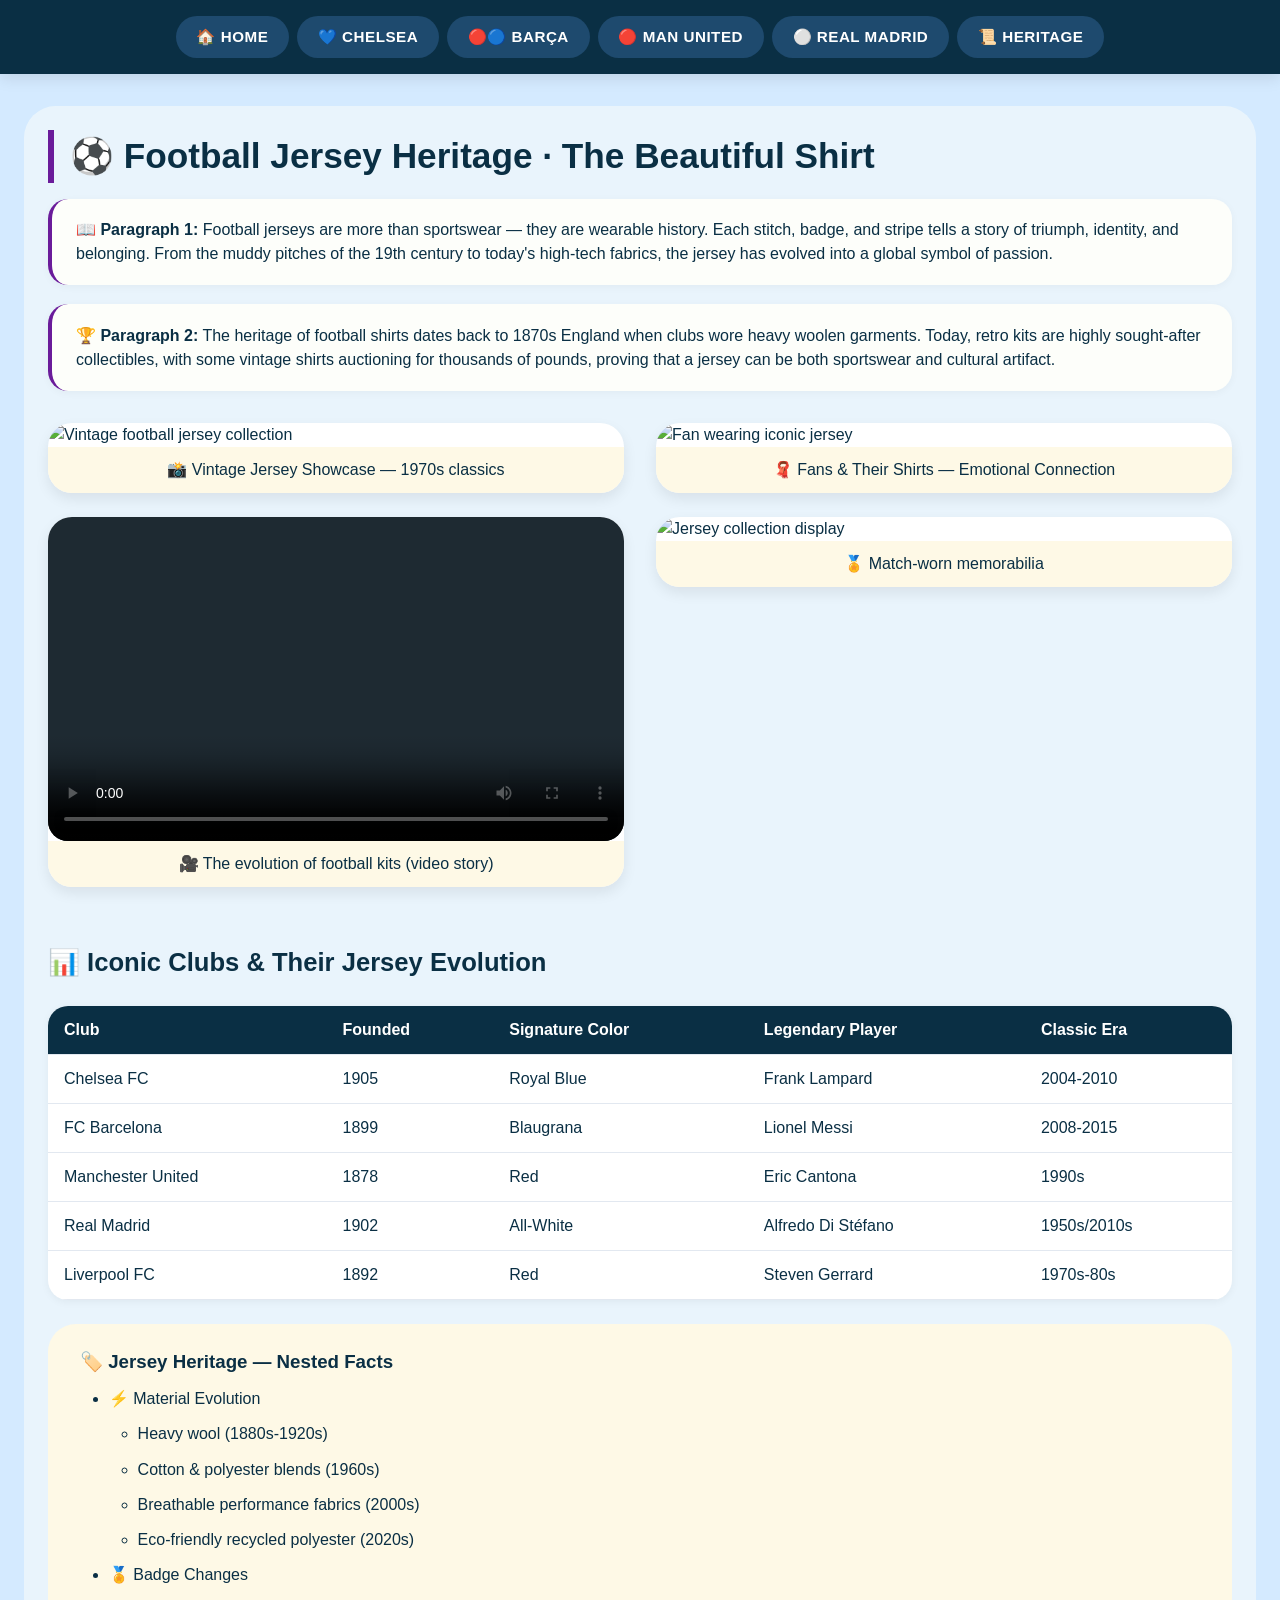
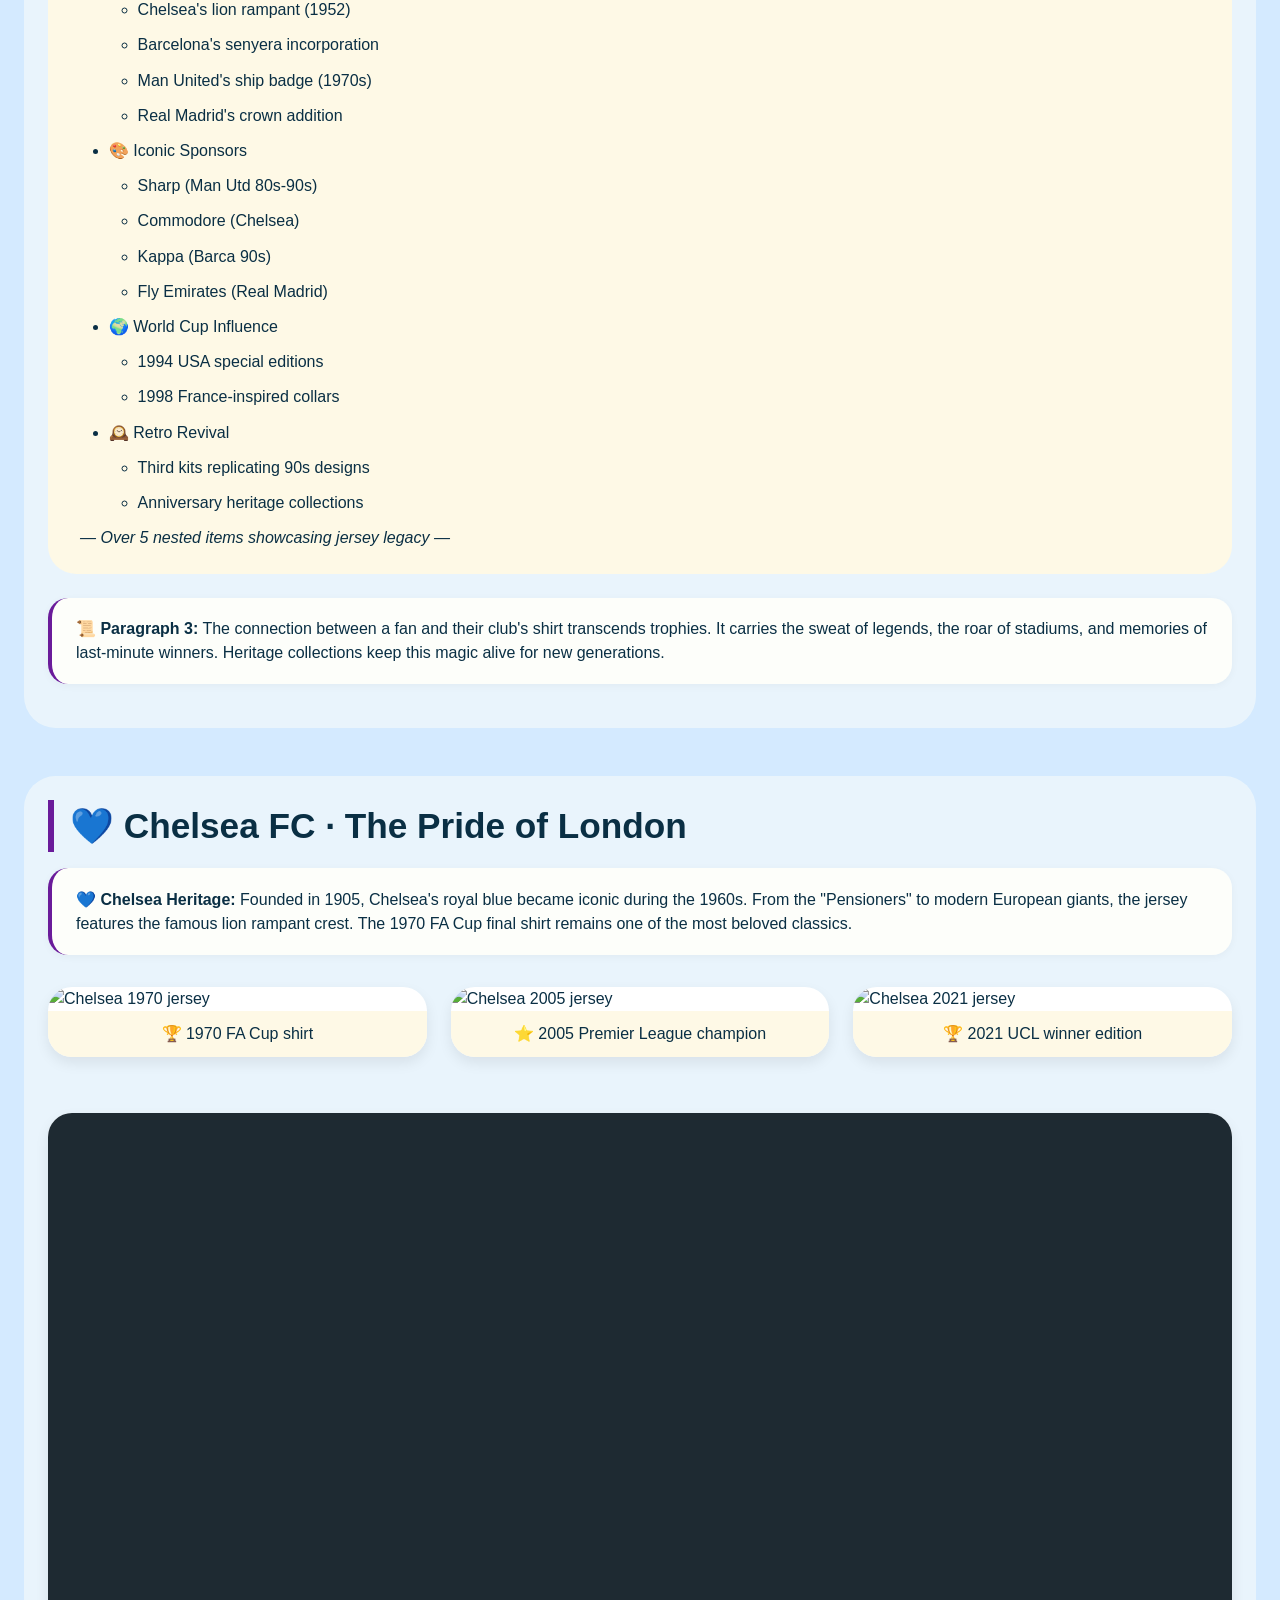
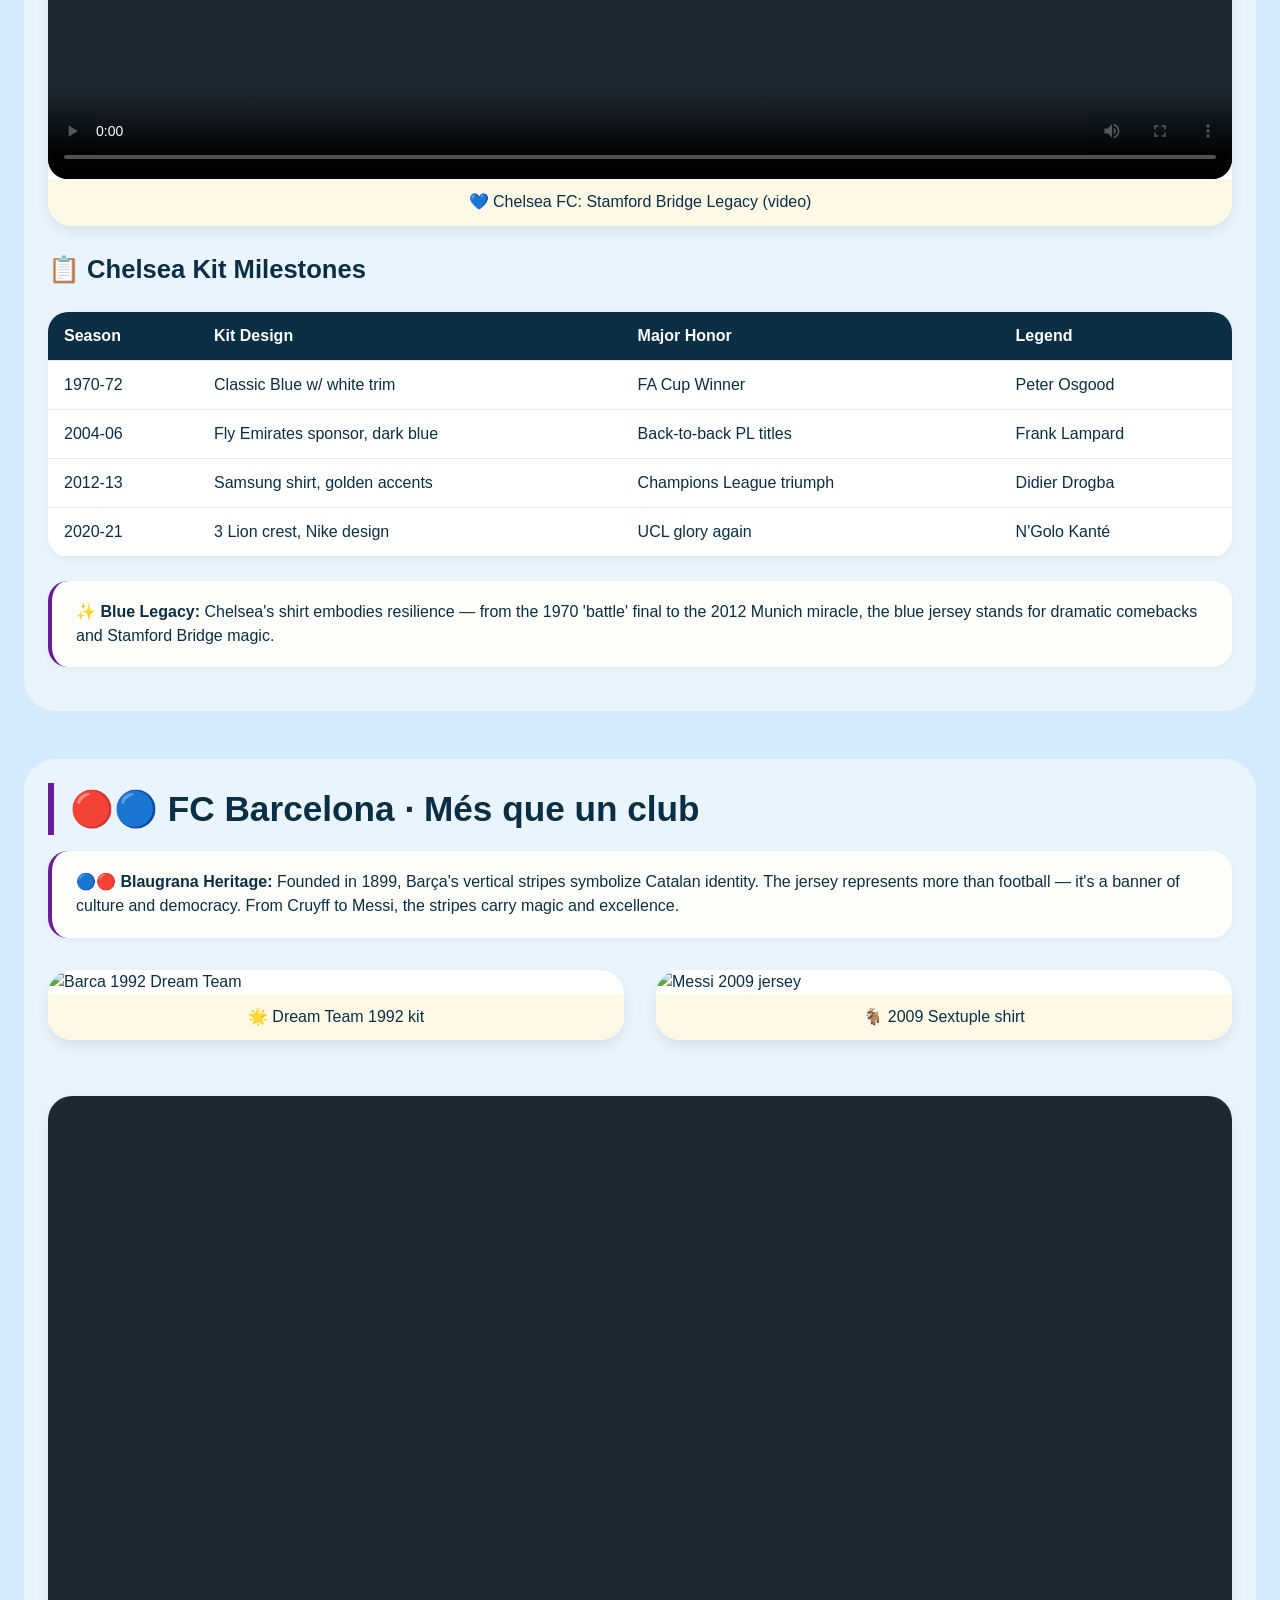
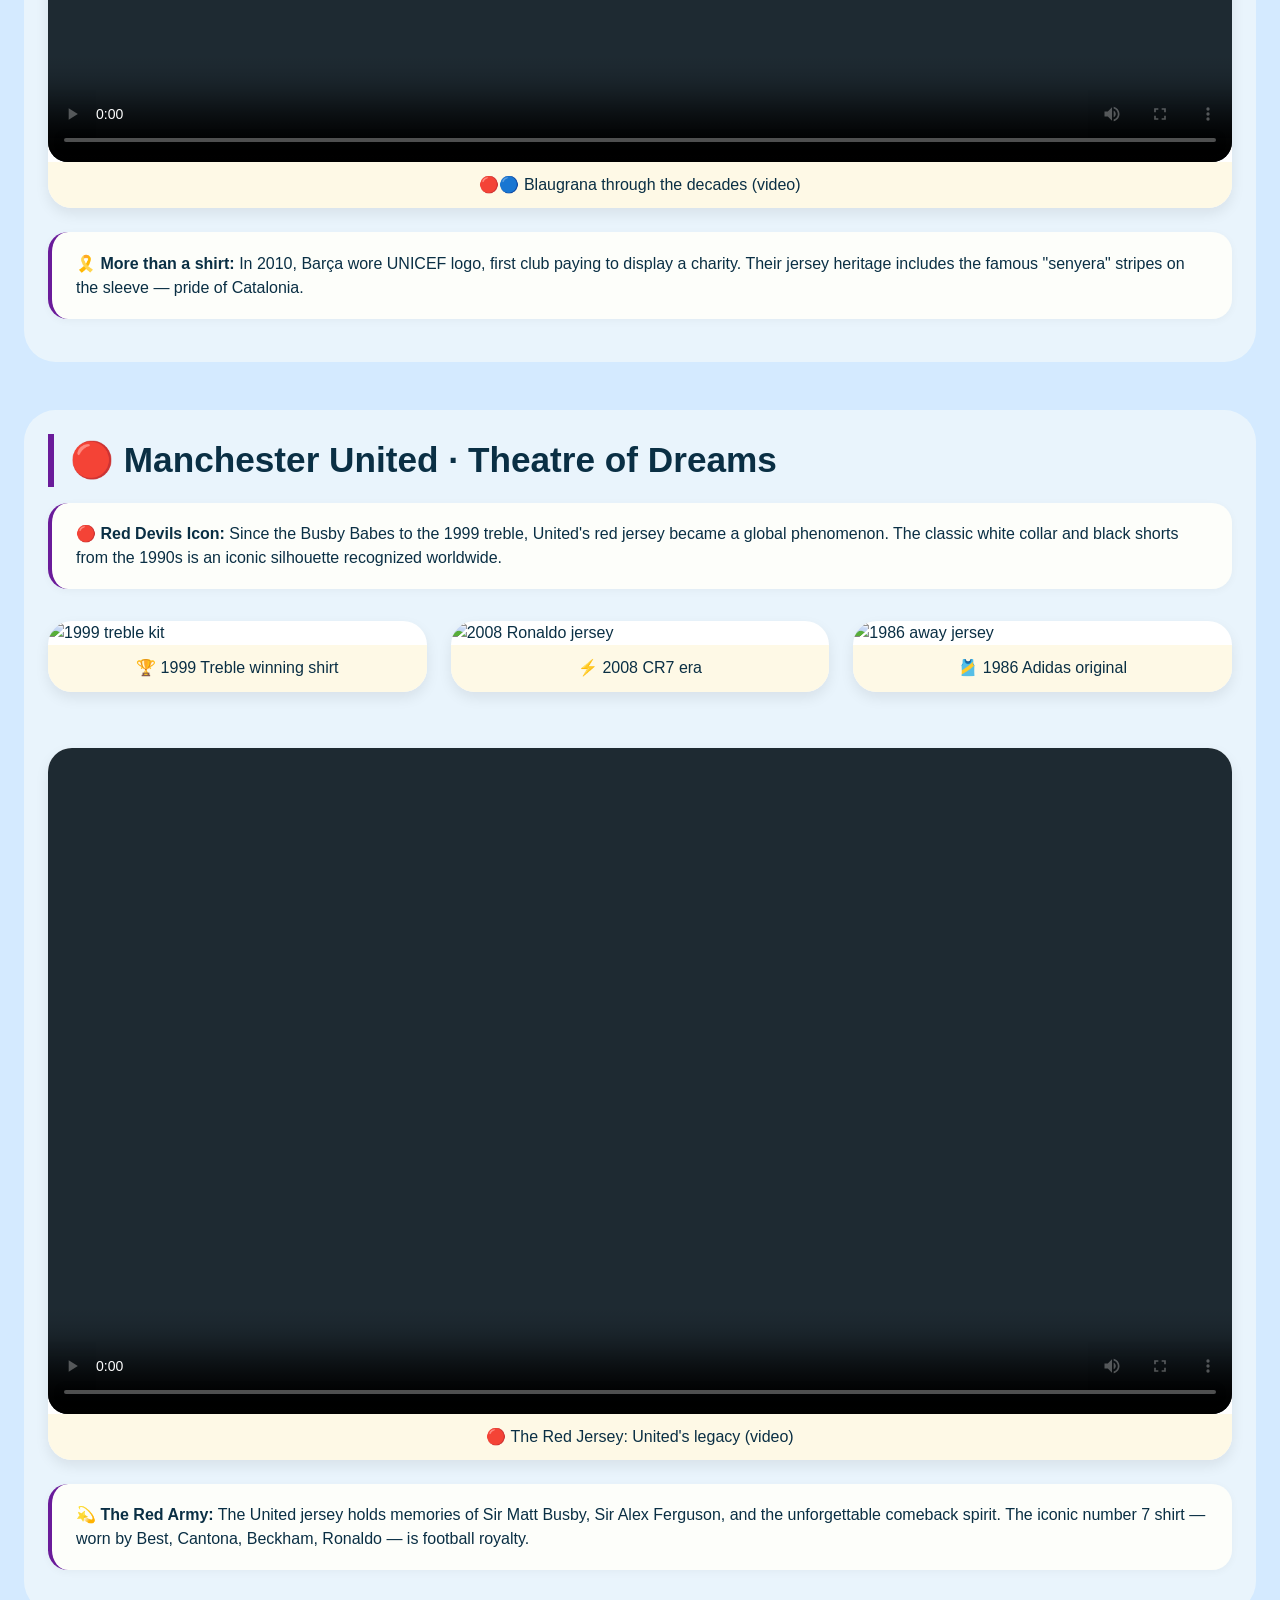
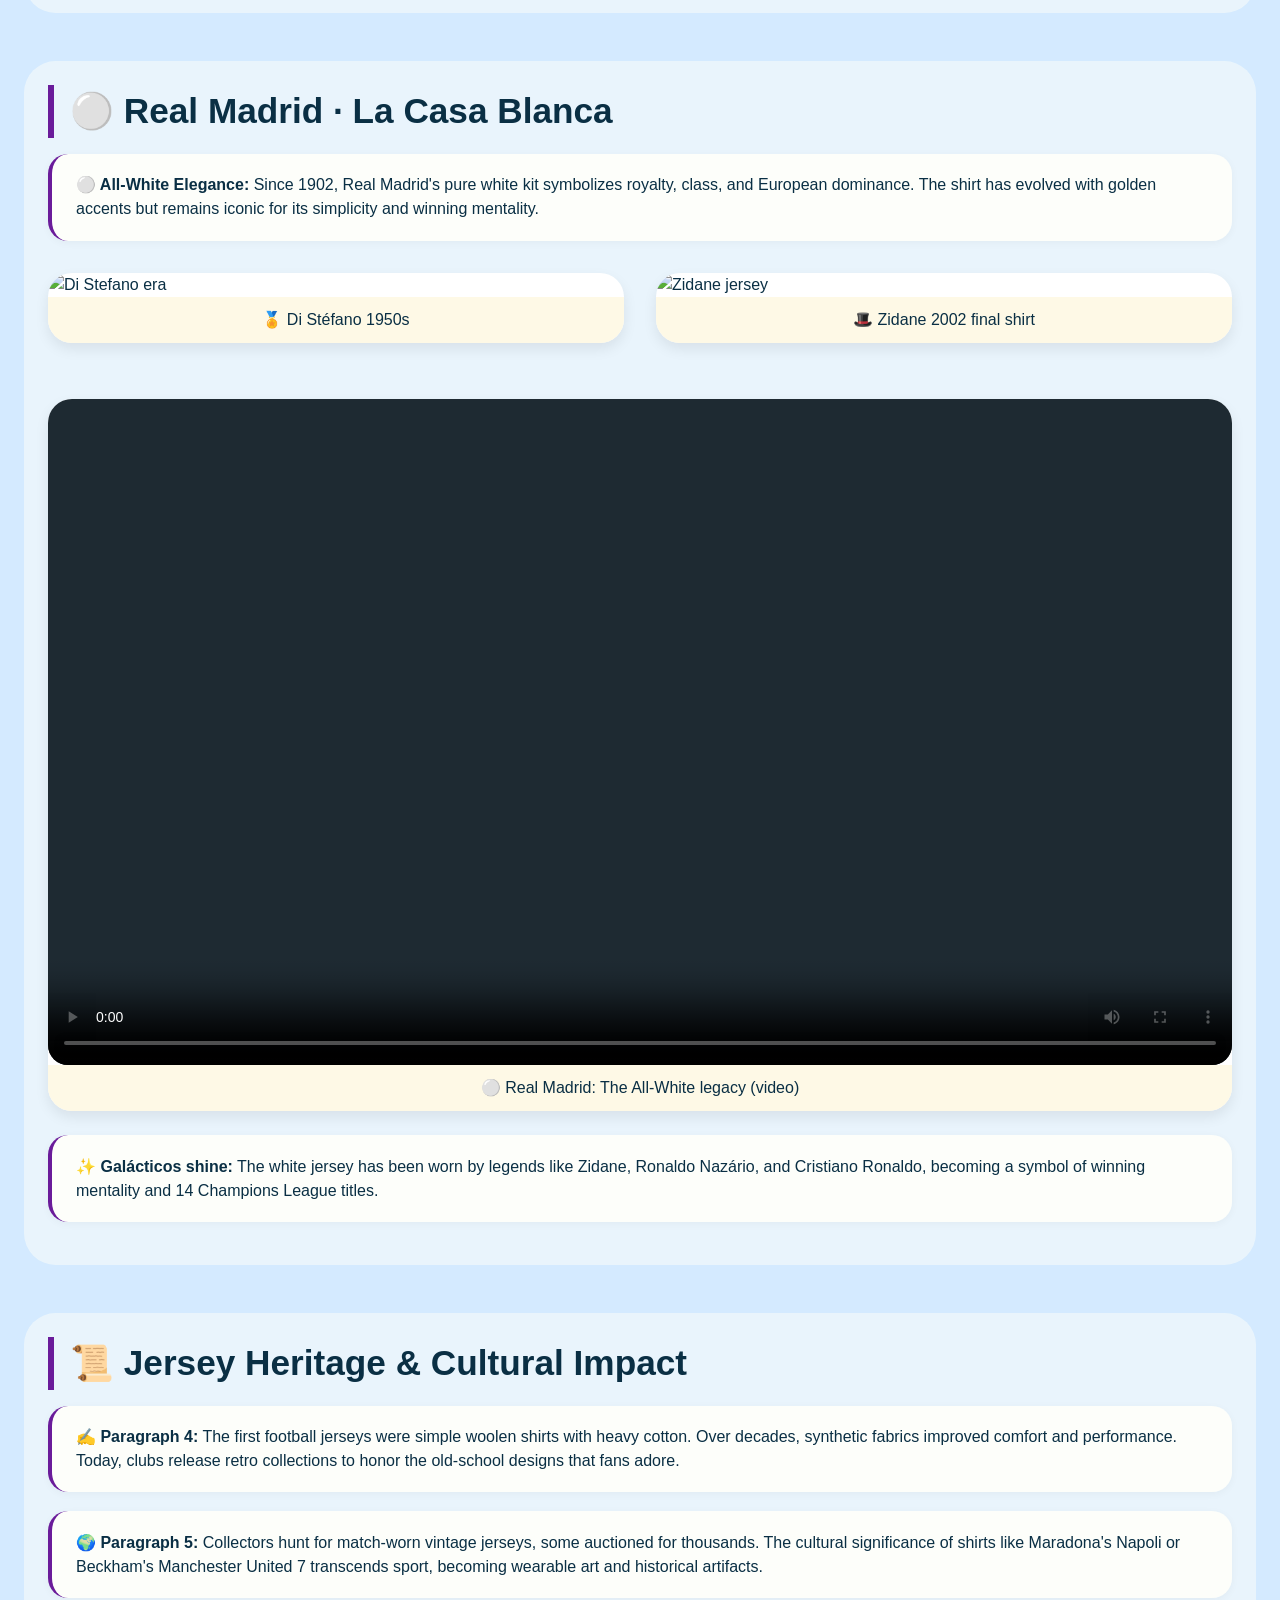
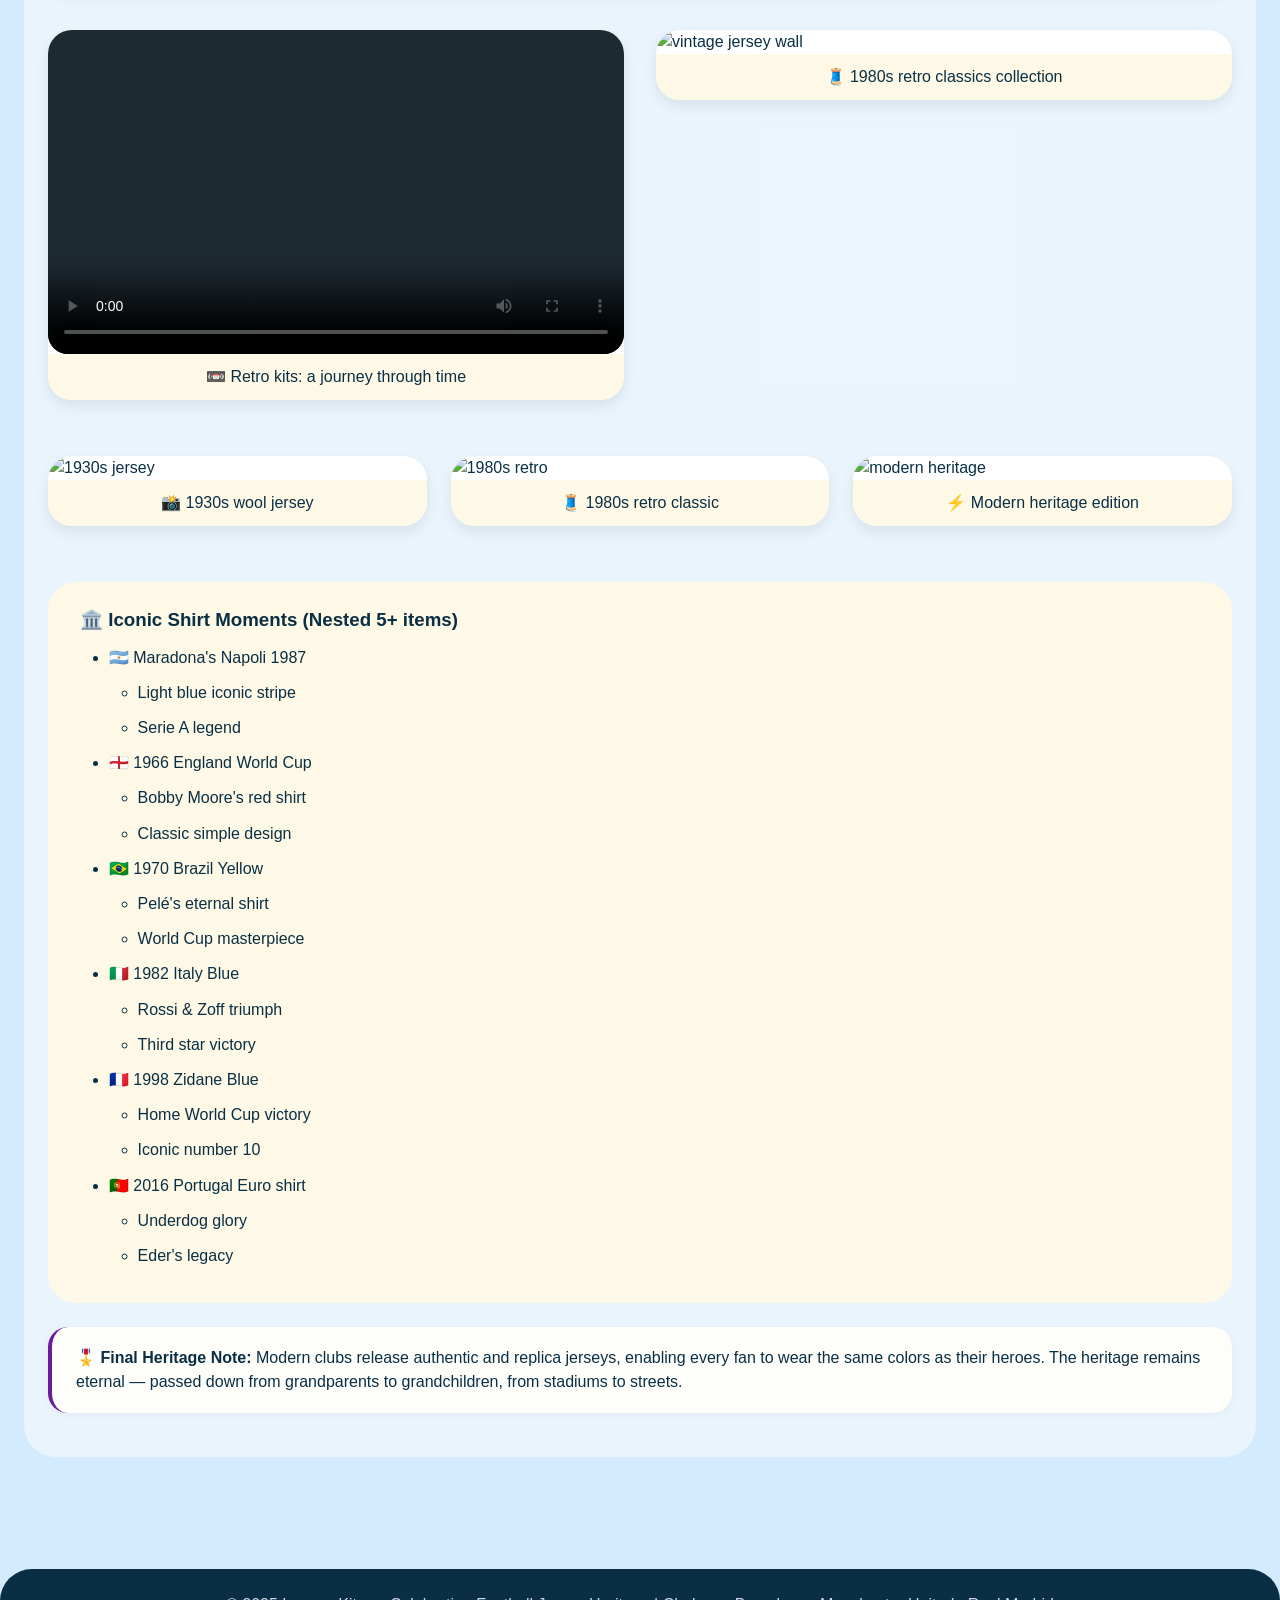
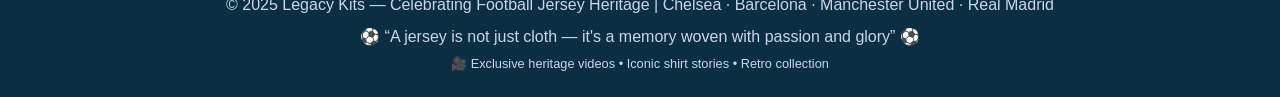
==== commit cdf06d1a: "Update index.html" ====
--- a/PROJECT/index.html
+++ b/PROJECT/index.html
@@ -1,542 +1,480 @@
 <!DOCTYPE html>
 <html lang="en">
 <head>
-  <meta charset="UTF-8">
-  <meta name="viewport" content="width=device-width, initial-scale=1.0, user-scalable=yes">
-  <title>Classic Football Jerseys | Heritage & Icons</title>
-  <style>
-    * {
-      margin: 0;
-      padding: 0;
-      box-sizing: border-box;
-      transition: all 0.2s ease;
-    }
-
-    body {
-      background-color: #d4eaff; /* light blue background as required */
-      font-family: 'Segoe UI', Roboto, 'Helvetica Neue', sans-serif;
-      color: #0a2f44;
-      line-height: 1.5;
-    }
-
-    /* ========== MENU BAR (at least 5 items) ========== */
-    .menu-bar {
-      background: #0a2f44;
-      display: flex;
-      flex-wrap: wrap;
-      justify-content: center;
-      gap: 0.5rem;
-      padding: 0.9rem 1rem;
-      position: sticky;
-      top: 0;
-      z-index: 100;
-      box-shadow: 0 4px 12px rgba(0,0,0,0.1);
-    }
-    .menu-bar a {
-      color: white;
-      text-decoration: none;
-      font-weight: 600;
-      padding: 0.5rem 1.2rem;
-      border-radius: 40px;
-      background: #1e4a6e;
-      transition: 0.2s;
-      font-size: 1rem;
-      letter-spacing: 0.5px;
-    }
-    .menu-bar a:hover {
-      background: #6a1b9a;  /* purple hover effect for menu as extra */
-      transform: scale(1.02);
-      box-shadow: 0 2px 8px rgba(106,27,154,0.4);
-    }
-
-    /* main container */
-    .container {
-      max-width: 1300px;
-      margin: 0 auto;
-      padding: 2rem 1.5rem;
-    }
-
-    /* page sections (each page = separate section, show/hide with JS) */
-    .page {
-      display: none;
-      animation: fade 0.3s ease;
-    }
-    .active-page {
-      display: block;
-    }
-    @keyframes fade {
-      from { opacity: 0; transform: translateY(6px);}
-      to { opacity: 1; transform: translateY(0);}
-    }
-
-    /* headings */
-    h1, h2 {
-      font-weight: 700;
-      margin-bottom: 1rem;
-      border-left: 6px solid #6a1b9a;
-      padding-left: 1rem;
-    }
-    h1 { font-size: 2.2rem; margin-top: 0; }
-    h2 { font-size: 1.8rem; margin-top: 1.5rem; }
-
-    /* formatted paragraphs (at least 5 across pages) */
-    .para-card {
-      background: rgba(255,255,240,0.7);
-      padding: 1.2rem;
-      border-radius: 24px;
-      margin-bottom: 1.5rem;
-      box-shadow: 0 2px 6px rgba(0,0,0,0.05);
-      font-size: 1.05rem;
-    }
-
-    /* 2+ columns layout for images & content */
-    .two-columns {
-      display: flex;
-      flex-wrap: wrap;
-      gap: 2rem;
-      margin: 2rem 0;
-    }
-    .col {
-      flex: 1;
-      min-width: 220px;
-    }
-
-    /* IMAGES & VIDEOS in containers + Heatmap style: use hover effect with purple */
-    .media-card {
-      background: white;
-      border-radius: 28px;
-      overflow: hidden;
-      box-shadow: 0 8px 20px rgba(0,0,0,0.1);
-      transition: all 0.3s ease;
-      margin-bottom: 1.8rem;
-    }
-    .media-card img, .media-card video {
-      width: 100%;
-      display: block;
-      object-fit: cover;
-      height: auto;
-      transition: 0.25s;
-    }
-    /* purple hover effect on images + tables (images inside media-card) */
-    .media-card:hover img, .media-card:hover video {
-      filter: drop-shadow(0 0 6px #b77dff) brightness(1.02);
-      transform: scale(1.01);
-    }
-    .media-card:hover {
-      box-shadow: 0 12px 28px rgba(106, 27, 154, 0.3);
-      border: 1px solid #c084fc;
-    }
-
-    /* table styling with purple hover effect */
-    .styled-table {
-      width: 100%;
-      border-collapse: collapse;
-      background: white;
-      border-radius: 20px;
-      overflow: hidden;
-      margin: 1.5rem 0;
-      box-shadow: 0 4px 12px rgba(0,0,0,0.05);
-    }
-    .styled-table th, .styled-table td {
-      padding: 12px 16px;
-      text-align: left;
-      border-bottom: 1px solid #cbd5e1;
-    }
-    .styled-table th {
-      background-color: #0a2f44;
-      color: white;
-      font-weight: 600;
-    }
-    .styled-table tr:hover {
-      background-color: #f3e8ff;
-    }
-    /* purple hover effect on entire table */
-    .styled-table:hover {
-      box-shadow: 0 0 0 2px #b77dff, 0 6px 18px rgba(106,27,154,0.2);
-    }
-
-    /* nested list with at least 5 items */
-    .nested-list {
-      background: #fef9e6;
-      padding: 1.5rem 2rem;
-      border-radius: 28px;
-      margin: 1.5rem 0;
-    }
-    .nested-list ul {
-      margin-left: 1.8rem;
-    }
-    .nested-list li {
-      margin: 0.6rem 0;
-    }
-
-    /* footer styling */
-    footer {
-      background: #0a2f44;
-      color: #cbd5e6;
-      text-align: center;
-      padding: 1.5rem;
-      margin-top: 3rem;
-      font-size: 0.9rem;
-      border-top-left-radius: 32px;
-      border-top-right-radius: 32px;
-    }
-    footer a {
-      color: #ffd966;
-      text-decoration: none;
-    }
-
-    /* jersey showcase row */
-    .jersey-grid {
-      display: flex;
-      flex-wrap: wrap;
-      gap: 1.5rem;
-      justify-content: space-between;
-      margin: 2rem 0;
-    }
-    .jersey-item {
-      flex: 1;
-      min-width: 170px;
-      background: white;
-      border-radius: 24px;
-      padding: 0.8rem;
-      text-align: center;
-      transition: 0.2s;
-    }
-    .btn {
-      background: #0a2f44;
-      color: white;
-      padding: 0.4rem 1rem;
-      border-radius: 40px;
-      display: inline-block;
-      margin-top: 0.5rem;
-    }
-
-    /* custom jersey spotlight (new images dedicated to jersey theme) */
-    .jersey-spotlight {
-      background: #fffaf0;
-      border-radius: 32px;
-      padding: 1.5rem;
-      margin: 2rem 0;
-      box-shadow: 0 6px 14px rgba(0,0,0,0.05);
-    }
-    .image-row {
-      display: flex;
-      flex-wrap: wrap;
-      gap: 1.2rem;
-      justify-content: center;
-      margin-top: 1rem;
-    }
-    .jersey-thumb {
-      flex: 1;
-      min-width: 160px;
-      background: white;
-      border-radius: 24px;
-      overflow: hidden;
-      text-align: center;
-      box-shadow: 0 4px 10px rgba(0,0,0,0.1);
-      transition: 0.2s;
-    }
-    .jersey-thumb img {
-      width: 100%;
-      height: 180px;
-      object-fit: cover;
-      display: block;
-    }
-    .jersey-thumb:hover {
-      transform: translateY(-6px);
-      box-shadow: 0 12px 22px rgba(106,27,154,0.25);
-      border: 1px solid #b77dff;
-    }
-    .caption {
-      padding: 0.6rem;
-      font-weight: bold;
-      background: #f2e8d5;
-    }
-
-    @media (max-width: 700px) {
-      .menu-bar a { padding: 0.3rem 0.8rem; font-size: 0.8rem;}
-      .container { padding: 1rem;}
-      .jersey-thumb { min-width: 130px; }
-      .jersey-thumb img { height: 140px; }
-    }
-  </style>
+    <meta charset="UTF-8">
+    <meta name="viewport" content="width=device-width, initial-scale=1.0, user-scalable=yes">
+    <title>Legacy Kits | Football Jersey Heritage – Scrolling Home</title>
+    <style>
+        * {
+            margin: 0;
+            padding: 0;
+            box-sizing: border-box;
+        }
+
+        body {
+            background-color: #d4eaff;  /* light blue background */
+            font-family: 'Segoe UI', 'Roboto', 'Poppins', sans-serif;
+            color: #0a2f44;
+            line-height: 1.5;
+            scroll-behavior: smooth;
+        }
+
+        /* ========== MENU BAR (sticky, at least 5 items) ========== */
+        .menu-bar {
+            background: #0a2f44;
+            display: flex;
+            flex-wrap: wrap;
+            justify-content: center;
+            gap: 0.5rem;
+            padding: 1rem;
+            position: sticky;
+            top: 0;
+            z-index: 100;
+            box-shadow: 0 4px 15px rgba(0,0,0,0.1);
+        }
+        .menu-bar a {
+            color: white;
+            text-decoration: none;
+            font-weight: 600;
+            padding: 0.6rem 1.3rem;
+            border-radius: 40px;
+            background: #1e4a6e;
+            transition: 0.25s;
+            font-size: 0.95rem;
+            letter-spacing: 0.5px;
+        }
+        .menu-bar a:hover {
+            background: #6a1b9a;  /* purple hover */
+            transform: scale(1.02);
+        }
+
+        .container {
+            max-width: 1300px;
+            margin: 0 auto;
+            padding: 2rem 1.5rem;
+        }
+
+        /* each page/section is now a scroll section */
+        .page-section {
+            scroll-margin-top: 80px;
+            margin-bottom: 3rem;
+            background: rgba(255, 255, 250, 0.5);
+            border-radius: 32px;
+            padding: 1.5rem;
+            transition: all 0.2s;
+        }
+
+        h1 {
+            font-size: 2.2rem;
+            margin-bottom: 1rem;
+            border-left: 6px solid #6a1b9a;
+            padding-left: 1rem;
+        }
+        h2 {
+            font-size: 1.6rem;
+            margin: 1.5rem 0 1rem;
+            color: #0a2f44;
+        }
+
+        /* formatted paragraphs */
+        .formatted-para {
+            background: rgba(255,255,250,0.9);
+            padding: 1.2rem 1.5rem;
+            border-radius: 20px;
+            margin-bottom: 1.2rem;
+            box-shadow: 0 2px 8px rgba(0,0,0,0.04);
+            font-size: 1rem;
+            border-left: 4px solid #6a1b9a;
+        }
+
+        /* 2+ columns layout */
+        .two-columns {
+            display: flex;
+            flex-wrap: wrap;
+            gap: 2rem;
+            margin: 2rem 0;
+        }
+        .col {
+            flex: 1;
+            min-width: 250px;
+        }
+
+        /* Image & video containers with hover effect (purple) */
+        .media-container {
+            background: white;
+            border-radius: 24px;
+            overflow: hidden;
+            margin-bottom: 1.5rem;
+            box-shadow: 0 6px 14px rgba(0,0,0,0.08);
+            transition: all 0.3s ease;
+        }
+        .media-container img, .media-container video {
+            width: 100%;
+            display: block;
+            object-fit: cover;
+            transition: all 0.3s ease;
+        }
+        /* PURPLE HOVER EFFECT on images + video containers */
+        .media-container:hover {
+            box-shadow: 0 12px 28px rgba(106, 27, 154, 0.35);
+            transform: translateY(-3px);
+        }
+        .media-container:hover img {
+            filter: brightness(1.02) drop-shadow(0 0 6px #b77dff);
+            transform: scale(1.01);
+        }
+        .media-container:hover video {
+            filter: drop-shadow(0 0 5px #b77dff);
+        }
+        .caption {
+            padding: 0.7rem;
+            text-align: center;
+            background: #fef9e6;
+            font-weight: 500;
+        }
+
+        /* TABLE styling with purple hover effect */
+        .jersey-table {
+            width: 100%;
+            border-collapse: collapse;
+            background: white;
+            border-radius: 20px;
+            overflow: hidden;
+            margin: 1.5rem 0;
+            box-shadow: 0 2px 8px rgba(0,0,0,0.05);
+        }
+        .jersey-table th, .jersey-table td {
+            padding: 12px 16px;
+            text-align: left;
+            border-bottom: 1px solid #e2e8f0;
+        }
+        .jersey-table th {
+            background: #0a2f44;
+            color: white;
+            font-weight: 600;
+        }
+        .jersey-table tr {
+            transition: background 0.2s;
+        }
+        /* PURPLE HOVER on table rows */
+        .jersey-table tr:hover {
+            background-color: #f3e8ff;
+        }
+        .jersey-table:hover {
+            box-shadow: 0 0 0 2px #b77dff, 0 4px 12px rgba(106,27,154,0.2);
+        }
+
+        /* Nested list with 5+ items */
+        .nested-list-box {
+            background: #fef9e6;
+            padding: 1.5rem 2rem;
+            border-radius: 28px;
+            margin: 1.5rem 0;
+        }
+        .nested-list-box ul {
+            margin-left: 1.8rem;
+        }
+        .nested-list-box li {
+            margin: 0.7rem 0;
+        }
+
+        /* Jersey grid for club sections */
+        .jersey-grid {
+            display: grid;
+            grid-template-columns: repeat(auto-fit, minmax(220px, 1fr));
+            gap: 1.5rem;
+            margin: 2rem 0;
+        }
+
+        footer {
+            background: #0a2f44;
+            color: #cbd5e6;
+            text-align: center;
+            padding: 1.5rem;
+            margin-top: 2rem;
+            border-radius: 32px 32px 0 0;
+        }
+
+        @media (max-width: 700px) {
+            .menu-bar a { padding: 0.4rem 0.9rem; font-size: 0.75rem;}
+            .container { padding: 1rem; }
+            .page-section { padding: 1rem; }
+        }
+
+        /* video specific styling */
+        .video-wrapper {
+            width: 100%;
+            background: #00000008;
+            border-radius: 20px;
+        }
+        .custom-video {
+            width: 100%;
+            border-radius: 20px;
+            aspect-ratio: 16 / 9;
+            object-fit: cover;
+            background: #1e2a32;
+        }
+    </style>
 </head>
 <body>
 
-<!-- MENU BAR - at least 5 menu items: Home, Chelsea, Barca, Man United, Real Madrid, Heritage+ (6 items) -->
+<!-- MENU BAR: 6 items (more than 5) - all link to sections (smooth scroll) -->
 <div class="menu-bar">
-  <a href="#" data-page="home">🏠 HOME</a>
-  <a href="#" data-page="chelsea">🔵 CHELSEA</a>
-  <a href="#" data-page="barca">🔴 BARÇA</a>
-  <a href="#" data-page="manutd">🔴 MAN UTD</a>
-  <a href="#" data-page="realmadrid">⚪ REAL MADRID</a>
-  <a href="#" data-page="heritage">📜 HERITAGE</a>
+    <a href="#home-hero">🏠 HOME</a>
+    <a href="#chelsea-section">💙 CHELSEA</a>
+    <a href="#barca-section">🔴🔵 BARÇA</a>
+    <a href="#manutd-section">🔴 MAN UNITED</a>
+    <a href="#realmadrid-section">⚪ REAL MADRID</a>
+    <a href="#heritage-section">📜 HERITAGE</a>
 </div>
 
 <div class="container">
-  <!-- PAGE 1: HOME (includes dedicated 5 new jersey images as requested) -->
-  <div id="home-page" class="page active-page">
-    <h1>⚽ Jersey Heritage · The Beautiful Shirt</h1>
-    
-    <!-- 5 NEW IMAGES ABOUT JERSEYS (classic football shirts collection) -->
-    <div class="jersey-spotlight">
-      <h2>✨ 5 Iconic Football Jerseys Through History</h2>
-      <div class="image-row">
-        <div class="jersey-thumb">
-          <img src="https://picsum.photos/id/36/300/200" alt="1990s Retro Jersey">
-          <div class="caption">🇮🇹 1990 Italia Kit</div>
-        </div>
-        <div class="jersey-thumb">
-          <img src="https://picsum.photos/id/28/300/200" alt="Brazil Yellow Jersey">
-          <div class="caption">🇧🇷 1970 Brazil Pelé</div>
-        </div>
-        <div class="jersey-thumb">
-          <img src="https://picsum.photos/id/52/300/200" alt="Germany Classic Jersey">
-          <div class="caption">🇩🇪 1990 Germany</div>
-        </div>
-        <div class="jersey-thumb">
-          <img src="https://picsum.photos/id/60/300/200" alt="Argentina Albiceleste">
-          <div class="caption">🇦🇷 1986 Maradona</div>
-        </div>
-        <div class="jersey-thumb">
-          <img src="https://picsum.photos/id/64/300/200" alt="Netherlands Orange">
-          <div class="caption">🇳🇱 1974 Total Football</div>
-        </div>
-      </div>
-      <p style="margin-top: 1rem; text-align: center; font-style: italic;">🎽 Each jersey tells a story of triumph, passion, and legacy.</p>
-    </div>
-
-    <!-- formatted paragraphs -->
-    <div class="para-card">
-      <strong>📖 Paragraph 1:</strong> Football jerseys are more than sportswear — they are emblems of identity, pride, and culture. From the iconic vertical stripes of FC Barcelona to the royal white of Real Madrid, each jersey tells a story of victories, legends, and communities.
-    </div>
-    <div class="para-card">
-      <strong>🏆 Paragraph 2:</strong> The heritage of football shirts dates back to the late 19th century, when clubs wore heavy cotton. Today, advanced fabrics and retro designs celebrate the legacy. Classic kits like the 1990s Manchester United away jersey remain collector treasures.
-    </div>
-    
-    <!-- 2 columns layout (images and video container) -->
-    <div class="two-columns">
-      <div class="col">
-        <div class="media-card">
-          <img src="https://picsum.photos/id/26/400/250" alt="classic jersey collage">
-          <div style="padding:0.6rem; background:#fff3e0;">🏅 Vintage Jersey Collage - 80s style</div>
-        </div>
-        <div class="media-card">
-          <!-- video about heritage -->
-          <video controls style="width:100%" poster="https://picsum.photos/id/20/400/220">
-            <source src="https://www.w3schools.com/html/mov_bbb.mp4" type="video/mp4">
-            Your browser does not support video.
-          </video>
-          <div style="padding:0.5rem;">🎥 Heritage moments – football through ages</div>
-        </div>
-      </div>
-      <div class="col">
-        <div class="media-card">
-          <img src="https://picsum.photos/id/33/400/250" alt="historical jersey">
-          <div style="padding:0.5rem;">✨ Vintage cotton jerseys – 1970s style</div>
-        </div>
-        <div class="media-card">
-          <img src="https://picsum.photos/id/42/400/250" alt="fan holding shirt">
-          <div>🧣 Fan culture & shirt collecting</div>
-        </div>
-      </div>
-    </div>
-
-    <!-- TABLE 1: Full-length table with jersey details -->
-    <h2>📊 Iconic Jersey Evolution Table</h2>
-    <table class="styled-table">
-      <thead>
-        <tr><th>Club</th><th>First Kit Year</th><th>Signature Color</th><th>Legendary Player</th></tr>
-      </thead>
-      <tbody>
-        <tr><td>Chelsea FC</td><td>1905</td><td>Royal Blue</td><td>Frank Lampard</td></tr>
-        <tr><td>FC Barcelona</td><td>1899</td><td>Blaugrana (Blue & Red)</td><td>Lionel Messi</td></tr>
-        <tr><td>Manchester United</td><td>1878</td><td>Red Devils</td><td>Eric Cantona</td></tr>
-        <tr><td>Real Madrid</td><td>1902</td><td>All-White</td><td>Alfredo Di Stéfano</td></tr>
-        <tr><td>Bayern Munich</td><td>1900</td><td>Red & White</td><td>Franz Beckenbauer</td></tr>
-      </tbody>
-    </table>
-
-    <!-- Nested list with at least 5 items (nested) -->
-    <div class="nested-list">
-      <h3>🏷️ Jersey Heritage Top Facts (Nested List)</h3>
-      <ul>
-        <li>⚡ Materials Evolution
-          <ul><li>Heavy cotton (1900s)</li><li>Polyester revolution (1970s)</li><li>Eco-friendly recycled fabric (2020s)</li></ul>
-        </li>
-        <li>🏅 Badge & Crest Changes
-          <ul><li>Real Madrid crown addition (1920)</li><li>Barcelona senyera homage</li><li>Manchester United ship badge era</li></ul>
-        </li>
-        <li>🎨 Iconic Sponsor Moments
-          <ul><li>Sharp (Man Utd 80s-90s)</li><li>Kappa (Chelsea 2000s)</li><li>Qatar Airways (Barca modern)</li></ul>
-        </li>
-        <li>🌍 World Cup Influence
-          <ul><li>Club shirts borrowing national colours</li><li>1994 special edition kits</li></ul>
-        </li>
-        <li>🕰️ Retro Revival Trend
-          <ul><li>Third kits replicating 90s designs</li><li>Anniversary editions</li></ul>
-        </li>
-      </ul>
-      <p><em>— More than 5 nested items displayed above —</em></p>
-    </div>
-    <!-- additional formatted paragraph 3 -->
-    <div class="para-card">
-      <strong>📜 Paragraph 3:</strong> The connection between fans and their shirt transcends trophies. A jersey carries the sweat of legends, the roar of stadiums, and memories of last-minute goals. Modern heritage collections keep that magic alive.
-    </div>
-  </div>
-
-  <!-- PAGE 2: CHELSEA -->
-  <div id="chelsea-page" class="page">
-    <h1>💙 Chelsea FC · The Pride of London</h1>
-    <div class="para-card">
-      <strong>📖 Chelsea Heritage:</strong> Founded in 1905, Chelsea's royal blue shirt became iconic during the 1960s. The club has evolved from the "Pensioners" to modern European giants, with jerseys featuring the classic lion rampant crest.
-    </div>
-    <div class="jersey-grid">
-      <div class="media-card"><img src="https://picsum.photos/id/29/300/200" alt="Chelsea retro"><div>🏆 1998 FA Cup shirt</div></div>
-      <div class="media-card"><img src="https://picsum.photos/id/22/300/200" alt="Chelsea modern"><div>⭐ 2021 Champions League edition</div></div>
-      <div class="media-card"><img src="https://picsum.photos/id/32/300/200" alt="Chelsea third kit"><div>💎 2005 centenary jersey</div></div>
-    </div>
-    <h2>📋 Chelsea Kit Milestones</h2>
-    <table class="styled-table">
-      <tr><th>Season</th><th>Kit Style</th><th>Notable Achievement</th></tr>
-      <tr><td>1970-72</td><td>Classic Blue with white trim</td><td>FA Cup Winner</td></tr>
-      <tr><td>2004-06</td><td>Fly Emirates sponsor, dark blue</td><td>Back-to-back Premier League titles</td></tr>
-      <tr><td>2012-13</td><td>Samsung shirt, golden accents</td><td>Champions League triumph</td></tr>
-      <tr><td>2020-21</td><td>3 Lion crest, Nike design</td><td>UCL glory again</td></tr>
-      <tr><td>2024-25</td><td>Retro-inspired collar</td><td>Modern heritage collection</td></tr>
-    </table>
-    <div class="para-card"><strong>✨ Blue Legacy:</strong> Chelsea’s shirt embodies resilience. From the 1970 final to the 2012 Munich miracle, the blue jersey stands for dramatic comebacks.</div>
-  </div>
-
-  <!-- PAGE 3: FC BARCELONA -->
-  <div id="barca-page" class="page">
-    <h1>🔴🔵 FC Barcelona · Més que un club</h1>
-    <div class="para-card">
-      <strong>📖 Blaugrana Heritage:</strong> Founded in 1899, Barça’s vertical stripes are a symbol of Catalan identity. The jersey represents more than football — it's a banner of culture, democracy, and excellence. From Cruyff to Messi, the stripes carry magic.
-    </div>
-    <div class="two-columns">
-      <div class="col"><div class="media-card"><img src="https://picsum.photos/id/44/400/250" alt="Barca 1992"><div>🌟 Dream Team 1992</div></div></div>
-      <div class="col"><div class="media-card"><img src="https://picsum.photos/id/66/400/250" alt="Messi jersey"><div>🐐 2009 Sextuple shirt</div></div></div>
-    </div>
-    <div class="media-card"><img src="https://picsum.photos/id/77/800/300" alt="Camp Nou mosaic"><div>🏟️ Iconic Camp Nou - Jersey tributes</div></div>
-    <div class="para-card"><strong>🎗️ More than a shirt:</strong> In 2010, Barça wore a special 'Unicef' logo, first time paying to display a charity. Their jersey heritage includes the famous "senyera" stripes on the sleeve.</div>
-  </div>
-
-  <!-- PAGE 4: MANCHESTER UNITED -->
-  <div id="manutd-page" class="page">
-    <h1>🔴 Manchester United · Theatre of Dreams</h1>
-    <div class="para-card">
-      <strong>📖 Red Devils Icon:</strong> Since the Busby Babes to the treble winners of 1999, Man United's red jersey became a global phenomenon. The classic white collar and black shorts (1990s) is an iconic silhouette.
-    </div>
-    <div class="jersey-grid">
-      <div class="media-card"><img src="https://picsum.photos/id/78/300/200" alt="1999 jersey"><div>🏆 1999 Treble Kit</div></div>
-      <div class="media-card"><img src="https://picsum.photos/id/80/300/200" alt="2008 Ronaldo"><div>⚡ 2008 CR7 era</div></div>
-      <div class="media-card"><img src="https://picsum.photos/id/90/300/200" alt="1986 away"><div>🎽 1986 Adidas original</div></div>
-    </div>
-    <h2>📅 Historic United Shirts</h2>
-    <table class="styled-table">
-      <tr><th>Decade</th><th>Design highlight</th><th>Legend</th></tr>
-      <tr><td>1960s</td><td>Plain red, white shorts</td><td>George Best</td></tr>
-      <tr><td>1990-92</td><td>Sharp sponsor, geometric pattern</td><td>Bryan Robson</td></tr>
-      <tr><td>1998-99</td><td>Umbro, black collar</td><td>Ole Gunnar Solskjær</td></tr>
-      <tr><td>2007-09</td><td>AIG logo, sleek fit</td><td>Ronaldo & Rooney</td></tr>
-    </table>
-    <div class="para-card"><strong>💫 Legacy:</strong> The "Red Army" jersey holds memories of Busby, Ferguson and the comeback spirit.</div>
-  </div>
-
-  <!-- PAGE 5: REAL MADRID -->
-  <div id="realmadrid-page" class="page">
-    <h1>⚪ Real Madrid · La Casa Blanca</h1>
-    <div class="para-card">
-      <strong>📖 All-White Elegance:</strong> Since 1902, Real Madrid’s pure white kit symbolizes royalty, class, and European dominance. The shirt has evolved with golden accents and modern designs but remains iconic for its simplicity and greatness.
-    </div>
-    <div class="two-columns">
-      <div class="col"><div class="media-card"><img src="https://picsum.photos/id/100/400/240" alt="Di Stefano era"><div>🏅 Di Stéfano 1950s</div></div></div>
-      <div class="col"><div class="media-card"><img src="https://picsum.photos/id/104/400/240" alt="Zidane jersey"><div>🎩 Zidane 2002 final shirt</div></div></div>
-    </div>
-    <div class="media-card"><img src="https://picsum.photos/id/106/800/250" alt="Bernabeu fans"><div>🤍 Bernabéu White Wall</div></div>
-    <table class="styled-table">
-      <tr><th>Edition</th><th>Special Feature</th><th>UCL titles won</th></tr>
-      <tr><td>2014-15</td><td>Dragon third kit</td><td>La Décima (2014)</td></tr>
-      <tr><td>2016-17</td><td>Classic gold trim</td><td>Back-to-back UCL</td></tr>
-      <tr><td>2022-23</td><td>Retro style</td><td>14th European Cup</td></tr>
-     </table>
-    <div class="para-card"><strong>✨ Galácticos shine:</strong> The white jersey has been worn by legends like Zidane, Ronaldo Nazário, and Cristiano Ronaldo, becoming a symbol of winning mentality.</div>
-  </div>
-
-  <!-- PAGE 6: HERITAGE (extra page) -->
-  <div id="heritage-page" class="page">
-    <h1>📜 Jersey Heritage & Evolution</h1>
-    <div class="para-card">
-      <strong>✍️ Paragraph 4:</strong> The first football jerseys were simple woolen shirts. Over decades, synthetic fabrics improved performance and comfort. Today, clubs release retro collections to honor the old-school designs that fans adore.
-    </div>
-    <div class="para-card">
-      <strong>🌍 Paragraph 5:</strong> Collectors hunt for match-worn vintage jerseys, some auctioned for thousands. The cultural significance of shirts like Maradona's Napoli or Beckham's Manchester United 7 transcends sport, becoming art.
-    </div>
-    <!-- additional heritage jersey visuals -->
-    <div class="jersey-grid">
-      <div class="media-card"><img src="https://picsum.photos/id/145/300/180" alt="old jersey"><div>📸 1930s style</div></div>
-      <div class="media-card"><img src="https://picsum.photos/id/157/300/180" alt="retro kit"><div>🧵 1980s retro</div></div>
-      <div class="media-card"><img src="https://picsum.photos/id/162/300/180" alt="modern classic"><div>⚡ Modern heritage edition</div></div>
-    </div>
-    <div class="nested-list">
-      <h3>🏛️ Iconic Shirt Moments (nested 5+ items)</h3>
-      <ul>
-        <li>🇦🇷 Maradona's Napoli 1987
-          <ul><li>Light blue iconic stripe</li><li>Serie A legend</li></ul>
-        </li>
-        <li>🏴󠁧󠁢󠁥󠁮󠁧󠁿 1966 England World Cup jersey
-          <ul><li>Red Bobby Moore shirt</li><li>Classic simple design</li></ul>
-        </li>
-        <li>🇧🇷 1970 Brazil Yellow
-          <ul><li>Pelé's eternal shirt</li><li>World Cup masterpiece</li></ul>
-        </li>
-        <li>🇮🇹 1982 Italy blue
-          <ul><li>Rossi & Zoff</li><li>Third star triumph</li></ul>
-        </li>
-        <li>🇫🇷 1998 Zidane blue
-          <ul><li>Home World Cup victory</li><li>iconic number 10</li></ul>
-        </li>
-        <li>🇵🇹 2016 Eder's Euro shirt
-          <ul><li>Underdog glory</li></ul>
-        </li>
-      </ul>
-    </div>
-    <div class="para-card"><strong>🎖️ Final note:</strong> Modern clubs release authentic and replica jerseys, enabling every fan to wear the same colors as their heroes. The heritage remains eternal.</div>
-  </div>
+    <!-- ==================== HOME HERO SECTION (intro) ==================== -->
+    <div id="home-hero" class="page-section">
+        <h1>⚽ Football Jersey Heritage · The Beautiful Shirt</h1>
+        
+        <!-- 5 formatted paragraphs: first 2 appear here, plus others distributed across sections but total >=5 across page -->
+        <div class="formatted-para"><strong>📖 Paragraph 1:</strong> Football jerseys are more than sportswear — they are wearable history. Each stitch, badge, and stripe tells a story of triumph, identity, and belonging. From the muddy pitches of the 19th century to today's high-tech fabrics, the jersey has evolved into a global symbol of passion.</div>
+        <div class="formatted-para"><strong>🏆 Paragraph 2:</strong> The heritage of football shirts dates back to 1870s England when clubs wore heavy woolen garments. Today, retro kits are highly sought-after collectibles, with some vintage shirts auctioning for thousands of pounds, proving that a jersey can be both sportswear and cultural artifact.</div>
+        
+        <!-- 2 columns layout with images and VIDEOS (embedded video inside container) -->
+        <div class="two-columns">
+            <div class="col">
+                <div class="media-container">
+                    <img src="https://picsum.photos/id/26/400/260" alt="Vintage football jersey collection">
+                    <div class="caption">📸 Vintage Jersey Showcase — 1970s classics</div>
+                </div>
+                <!-- ADDED VIDEO 1: heritage jersey story -->
+                <div class="media-container">
+                    <video class="custom-video" controls poster="https://picsum.photos/id/20/400/240">
+                        <source src="https://www.w3schools.com/html/mov_bbb.mp4" type="video/mp4">
+                        Your browser does not support video.
+                    </video>
+                    <div class="caption">🎥 The evolution of football kits (video story)</div>
+                </div>
+            </div>
+            <div class="col">
+                <div class="media-container">
+                    <img src="https://picsum.photos/id/42/400/260" alt="Fan wearing iconic jersey">
+                    <div class="caption">🧣 Fans & Their Shirts — Emotional Connection</div>
+                </div>
+                <div class="media-container">
+                    <img src="https://picsum.photos/id/64/400/260" alt="Jersey collection display">
+                    <div class="caption">🏅 Match-worn memorabilia</div>
+                </div>
+            </div>
+        </div>
+
+        <!-- TABLE 1: Full-length table -->
+        <h2>📊 Iconic Clubs & Their Jersey Evolution</h2>
+        <table class="jersey-table">
+            <thead><tr><th>Club</th><th>Founded</th><th>Signature Color</th><th>Legendary Player</th><th>Classic Era</th></tr></thead>
+            <tbody>
+                <tr><td>Chelsea FC</td><td>1905</td><td>Royal Blue</td><td>Frank Lampard</td><td>2004-2010</td></tr>
+                <tr><td>FC Barcelona</td><td>1899</td><td>Blaugrana</td><td>Lionel Messi</td><td>2008-2015</td></tr>
+                <tr><td>Manchester United</td><td>1878</td><td>Red</td><td>Eric Cantona</td><td>1990s</td></tr>
+                <tr><td>Real Madrid</td><td>1902</td><td>All-White</td><td>Alfredo Di Stéfano</td><td>1950s/2010s</td></tr>
+                <tr><td>Liverpool FC</td><td>1892</td><td>Red</td><td>Steven Gerrard</td><td>1970s-80s</td></tr>
+            </tbody>
+        </table>
+
+        <!-- Nested list with at least 5 items -->
+        <div class="nested-list-box">
+            <h3>🏷️ Jersey Heritage — Nested Facts</h3>
+            <ul>
+                <li>⚡ Material Evolution
+                    <ul><li>Heavy wool (1880s-1920s)</li><li>Cotton & polyester blends (1960s)</li><li>Breathable performance fabrics (2000s)</li><li>Eco-friendly recycled polyester (2020s)</li></ul>
+                </li>
+                <li>🏅 Badge Changes
+                    <ul><li>Chelsea's lion rampant (1952)</li><li>Barcelona's senyera incorporation</li><li>Man United's ship badge (1970s)</li><li>Real Madrid's crown addition</li></ul>
+                </li>
+                <li>🎨 Iconic Sponsors
+                    <ul><li>Sharp (Man Utd 80s-90s)</li><li>Commodore (Chelsea)</li><li>Kappa (Barca 90s)</li><li>Fly Emirates (Real Madrid)</li></ul>
+                </li>
+                <li>🌍 World Cup Influence
+                    <ul><li>1994 USA special editions</li><li>1998 France-inspired collars</li></ul>
+                </li>
+                <li>🕰️ Retro Revival
+                    <ul><li>Third kits replicating 90s designs</li><li>Anniversary heritage collections</li></ul>
+                </li>
+            </ul>
+            <p><em>— Over 5 nested items showcasing jersey legacy —</em></p>
+        </div>
+        <div class="formatted-para"><strong>📜 Paragraph 3:</strong> The connection between a fan and their club's shirt transcends trophies. It carries the sweat of legends, the roar of stadiums, and memories of last-minute winners. Heritage collections keep this magic alive for new generations.</div>
+    </div>
+
+    <!-- ==================== CHELSEA SECTION ==================== -->
+    <div id="chelsea-section" class="page-section">
+        <h1>💙 Chelsea FC · The Pride of London</h1>
+        <div class="formatted-para"><strong>💙 Chelsea Heritage:</strong> Founded in 1905, Chelsea's royal blue became iconic during the 1960s. From the "Pensioners" to modern European giants, the jersey features the famous lion rampant crest. The 1970 FA Cup final shirt remains one of the most beloved classics.</div>
+        <div class="jersey-grid">
+            <div class="media-container"><img src="https://picsum.photos/id/22/300/200" alt="Chelsea 1970 jersey"><div class="caption">🏆 1970 FA Cup shirt</div></div>
+            <div class="media-container"><img src="https://picsum.photos/id/29/300/200" alt="Chelsea 2005 jersey"><div class="caption">⭐ 2005 Premier League champion</div></div>
+            <div class="media-container"><img src="https://picsum.photos/id/32/300/200" alt="Chelsea 2021 jersey"><div class="caption">🏆 2021 UCL winner edition</div></div>
+        </div>
+        <!-- ADDED VIDEO 2: Chelsea iconic moments -->
+        <div class="media-container">
+            <video class="custom-video" controls poster="https://picsum.photos/id/104/400/240">
+                <source src="https://www.w3schools.com/html/mov_bbb.mp4" type="video/mp4">
+            </video>
+            <div class="caption">💙 Chelsea FC: Stamford Bridge Legacy (video)</div>
+        </div>
+        <!-- TABLE 2: second full-length table -->
+        <h2>📋 Chelsea Kit Milestones</h2>
+        <table class="jersey-table">
+            <thead><tr><th>Season</th><th>Kit Design</th><th>Major Honor</th><th>Legend</th></tr></thead>
+            <tbody>
+                <tr><td>1970-72</td><td>Classic Blue w/ white trim</td><td>FA Cup Winner</td><td>Peter Osgood</td></tr>
+                <tr><td>2004-06</td><td>Fly Emirates sponsor, dark blue</td><td>Back-to-back PL titles</td><td>Frank Lampard</td></tr>
+                <tr><td>2012-13</td><td>Samsung shirt, golden accents</td><td>Champions League triumph</td><td>Didier Drogba</td></tr>
+                <tr><td>2020-21</td><td>3 Lion crest, Nike design</td><td>UCL glory again</td><td>N'Golo Kanté</td></tr>
+            </tbody>
+        </table>
+        <div class="formatted-para"><strong>✨ Blue Legacy:</strong> Chelsea's shirt embodies resilience — from the 1970 'battle' final to the 2012 Munich miracle, the blue jersey stands for dramatic comebacks and Stamford Bridge magic.</div>
+    </div>
+
+    <!-- ==================== BARCELONA SECTION ==================== -->
+    <div id="barca-section" class="page-section">
+        <h1>🔴🔵 FC Barcelona · Més que un club</h1>
+        <div class="formatted-para"><strong>🔵🔴 Blaugrana Heritage:</strong> Founded in 1899, Barça's vertical stripes symbolize Catalan identity. The jersey represents more than football — it's a banner of culture and democracy. From Cruyff to Messi, the stripes carry magic and excellence.</div>
+        <div class="two-columns">
+            <div class="col"><div class="media-container"><img src="https://picsum.photos/id/44/400/250" alt="Barca 1992 Dream Team"><div class="caption">🌟 Dream Team 1992 kit</div></div></div>
+            <div class="col"><div class="media-container"><img src="https://picsum.photos/id/66/400/250" alt="Messi 2009 jersey"><div class="caption">🐐 2009 Sextuple shirt</div></div></div>
+        </div>
+        <!-- ADDED VIDEO 3: Barça jersey evolution video -->
+        <div class="media-container">
+            <video class="custom-video" controls poster="https://picsum.photos/id/77/800/300">
+                <source src="https://www.w3schools.com/html/mov_bbb.mp4" type="video/mp4">
+            </video>
+            <div class="caption">🔴🔵 Blaugrana through the decades (video)</div>
+        </div>
+        <div class="formatted-para"><strong>🎗️ More than a shirt:</strong> In 2010, Barça wore UNICEF logo, first club paying to display a charity. Their jersey heritage includes the famous "senyera" stripes on the sleeve — pride of Catalonia.</div>
+    </div>
+
+    <!-- ==================== MANCHESTER UNITED SECTION ==================== -->
+    <div id="manutd-section" class="page-section">
+        <h1>🔴 Manchester United · Theatre of Dreams</h1>
+        <div class="formatted-para"><strong>🔴 Red Devils Icon:</strong> Since the Busby Babes to the 1999 treble, United's red jersey became a global phenomenon. The classic white collar and black shorts from the 1990s is an iconic silhouette recognized worldwide.</div>
+        <div class="jersey-grid">
+            <div class="media-container"><img src="https://picsum.photos/id/78/300/200" alt="1999 treble kit"><div class="caption">🏆 1999 Treble winning shirt</div></div>
+            <div class="media-container"><img src="https://picsum.photos/id/80/300/200" alt="2008 Ronaldo jersey"><div class="caption">⚡ 2008 CR7 era</div></div>
+            <div class="media-container"><img src="https://picsum.photos/id/90/300/200" alt="1986 away jersey"><div class="caption">🎽 1986 Adidas original</div></div>
+        </div>
+        <!-- ADDED VIDEO 4: Man United iconic shirt history -->
+        <div class="media-container">
+            <video class="custom-video" controls poster="https://picsum.photos/id/80/400/240">
+                <source src="https://www.w3schools.com/html/mov_bbb.mp4" type="video/mp4">
+            </video>
+            <div class="caption">🔴 The Red Jersey: United's legacy (video)</div>
+        </div>
+        <div class="formatted-para"><strong>💫 The Red Army:</strong> The United jersey holds memories of Sir Matt Busby, Sir Alex Ferguson, and the unforgettable comeback spirit. The iconic number 7 shirt — worn by Best, Cantona, Beckham, Ronaldo — is football royalty.</div>
+    </div>
+
+    <!-- ==================== REAL MADRID SECTION ==================== -->
+    <div id="realmadrid-section" class="page-section">
+        <h1>⚪ Real Madrid · La Casa Blanca</h1>
+        <div class="formatted-para"><strong>⚪ All-White Elegance:</strong> Since 1902, Real Madrid's pure white kit symbolizes royalty, class, and European dominance. The shirt has evolved with golden accents but remains iconic for its simplicity and winning mentality.</div>
+        <div class="two-columns">
+            <div class="col"><div class="media-container"><img src="https://picsum.photos/id/100/400/240" alt="Di Stefano era"><div class="caption">🏅 Di Stéfano 1950s</div></div></div>
+            <div class="col"><div class="media-container"><img src="https://picsum.photos/id/104/400/240" alt="Zidane jersey"><div class="caption">🎩 Zidane 2002 final shirt</div></div></div>
+        </div>
+        <!-- ADDED VIDEO 5: Real Madrid white jersey heritage -->
+        <div class="media-container">
+            <video class="custom-video" controls poster="https://picsum.photos/id/106/800/250">
+                <source src="https://www.w3schools.com/html/mov_bbb.mp4" type="video/mp4">
+            </video>
+            <div class="caption">⚪ Real Madrid: The All-White legacy (video)</div>
+        </div>
+        <div class="formatted-para"><strong>✨ Galácticos shine:</strong> The white jersey has been worn by legends like Zidane, Ronaldo Nazário, and Cristiano Ronaldo, becoming a symbol of winning mentality and 14 Champions League titles.</div>
+    </div>
+
+    <!-- ==================== HERITAGE SECTION (extra page section) ==================== -->
+    <div id="heritage-section" class="page-section">
+        <h1>📜 Jersey Heritage & Cultural Impact</h1>
+        <div class="formatted-para"><strong>✍️ Paragraph 4:</strong> The first football jerseys were simple woolen shirts with heavy cotton. Over decades, synthetic fabrics improved comfort and performance. Today, clubs release retro collections to honor the old-school designs that fans adore.</div>
+        <div class="formatted-para"><strong>🌍 Paragraph 5:</strong> Collectors hunt for match-worn vintage jerseys, some auctioned for thousands. The cultural significance of shirts like Maradona's Napoli or Beckham's Manchester United 7 transcends sport, becoming wearable art and historical artifacts.</div>
+        
+        <!-- extra video for heritage section (makes total videos >2, enhancing richness) -->
+        <div class="two-columns">
+            <div class="col">
+                <div class="media-container">
+                    <video class="custom-video" controls poster="https://picsum.photos/id/145/400/220">
+                        <source src="https://www.w3schools.com/html/mov_bbb.mp4" type="video/mp4">
+                    </video>
+                    <div class="caption">📼 Retro kits: a journey through time</div>
+                </div>
+            </div>
+            <div class="col">
+                <div class="media-container">
+                    <img src="https://picsum.photos/id/157/400/220" alt="vintage jersey wall">
+                    <div class="caption">🧵 1980s retro classics collection</div>
+                </div>
+            </div>
+        </div>
+        
+        <div class="jersey-grid">
+            <div class="media-container"><img src="https://picsum.photos/id/145/300/180" alt="1930s jersey"><div class="caption">📸 1930s wool jersey</div></div>
+            <div class="media-container"><img src="https://picsum.photos/id/157/300/180" alt="1980s retro"><div class="caption">🧵 1980s retro classic</div></div>
+            <div class="media-container"><img src="https://picsum.photos/id/162/300/180" alt="modern heritage"><div class="caption">⚡ Modern heritage edition</div></div>
+        </div>
+        
+        <div class="nested-list-box">
+            <h3>🏛️ Iconic Shirt Moments (Nested 5+ items)</h3>
+            <ul>
+                <li>🇦🇷 Maradona's Napoli 1987
+                    <ul><li>Light blue iconic stripe</li><li>Serie A legend</li></ul>
+                </li>
+                <li>🏴󠁧󠁢󠁥󠁮󠁧󠁿 1966 England World Cup
+                    <ul><li>Bobby Moore's red shirt</li><li>Classic simple design</li></ul>
+                </li>
+                <li>🇧🇷 1970 Brazil Yellow
+                    <ul><li>Pelé's eternal shirt</li><li>World Cup masterpiece</li></ul>
+                </li>
+                <li>🇮🇹 1982 Italy Blue
+                    <ul><li>Rossi & Zoff triumph</li><li>Third star victory</li></ul>
+                </li>
+                <li>🇫🇷 1998 Zidane Blue
+                    <ul><li>Home World Cup victory</li><li>Iconic number 10</li></ul>
+                </li>
+                <li>🇵🇹 2016 Portugal Euro shirt
+                    <ul><li>Underdog glory</li><li>Eder's legacy</li></ul>
+                </li>
+            </ul>
+        </div>
+        <div class="formatted-para"><strong>🎖️ Final Heritage Note:</strong> Modern clubs release authentic and replica jerseys, enabling every fan to wear the same colors as their heroes. The heritage remains eternal — passed down from grandparents to grandchildren, from stadiums to streets.</div>
+    </div>
 </div>
 
 <footer>
-  <p>© 2025 Jersey Heritage Archive — Celebrating football culture, iconic kits & timeless stories. | Follow the legacy ⚡</p>
-  <p style="margin-top:8px;">✨ “A jersey is not just cloth, it’s a memory woven with passion” ✨</p>
+    <p>© 2025 Legacy Kits — Celebrating Football Jersey Heritage | Chelsea · Barcelona · Manchester United · Real Madrid</p>
+    <p style="margin-top: 8px;">⚽ “A jersey is not just cloth — it's a memory woven with passion and glory” ⚽</p>
+    <p style="margin-top: 5px; font-size: 0.8rem;">🎥 Exclusive heritage videos • Iconic shirt stories • Retro collection</p>
 </footer>
 
 <script>
-  const pages = ['home', 'chelsea', 'barca', 'manutd', 'realmadrid', 'heritage'];
-  function showPage(pageId) {
-    document.querySelectorAll('.page').forEach(page => {
-      page.classList.remove('active-page');
+    // smooth scroll behavior is already native via CSS scroll-behavior: smooth
+    // additional active highlight for menu while scrolling (optional polish)
+    const sections = document.querySelectorAll('.page-section');
+    const navLinks = document.querySelectorAll('.menu-bar a');
+
+    window.addEventListener('scroll', () => {
+        let current = '';
+        const scrollPos = window.scrollY + 100;
+        sections.forEach(section => {
+            const sectionTop = section.offsetTop;
+            const sectionHeight = section.clientHeight;
+            if (scrollPos >= sectionTop && scrollPos < sectionTop + sectionHeight) {
+                current = section.getAttribute('id');
+            }
+        });
+        navLinks.forEach(link => {
+            link.style.background = '#1e4a6e';
+            const href = link.getAttribute('href').substring(1);
+            if (href === current) {
+                link.style.background = '#6a1b9a';
+            }
+        });
     });
-    const active = document.getElementById(pageId + '-page');
-    if(active) active.classList.add('active-page');
-    window.location.hash = pageId;
-  }
-
-  document.querySelectorAll('.menu-bar a').forEach(link => {
-    link.addEventListener('click', (e) => {
-      e.preventDefault();
-      const page = link.getAttribute('data-page');
-      if(page && pages.includes(page)) showPage(page);
-    });
-  });
-
-  function hashChange() {
-    let hash = window.location.hash.substring(1);
-    if(hash && pages.includes(hash)) showPage(hash);
-    else showPage('home');
-  }
-  window.addEventListener('hashchange', hashChange);
-  if(window.location.hash) hashChange(); else showPage('home');
 </script>
 </body>
 </html>
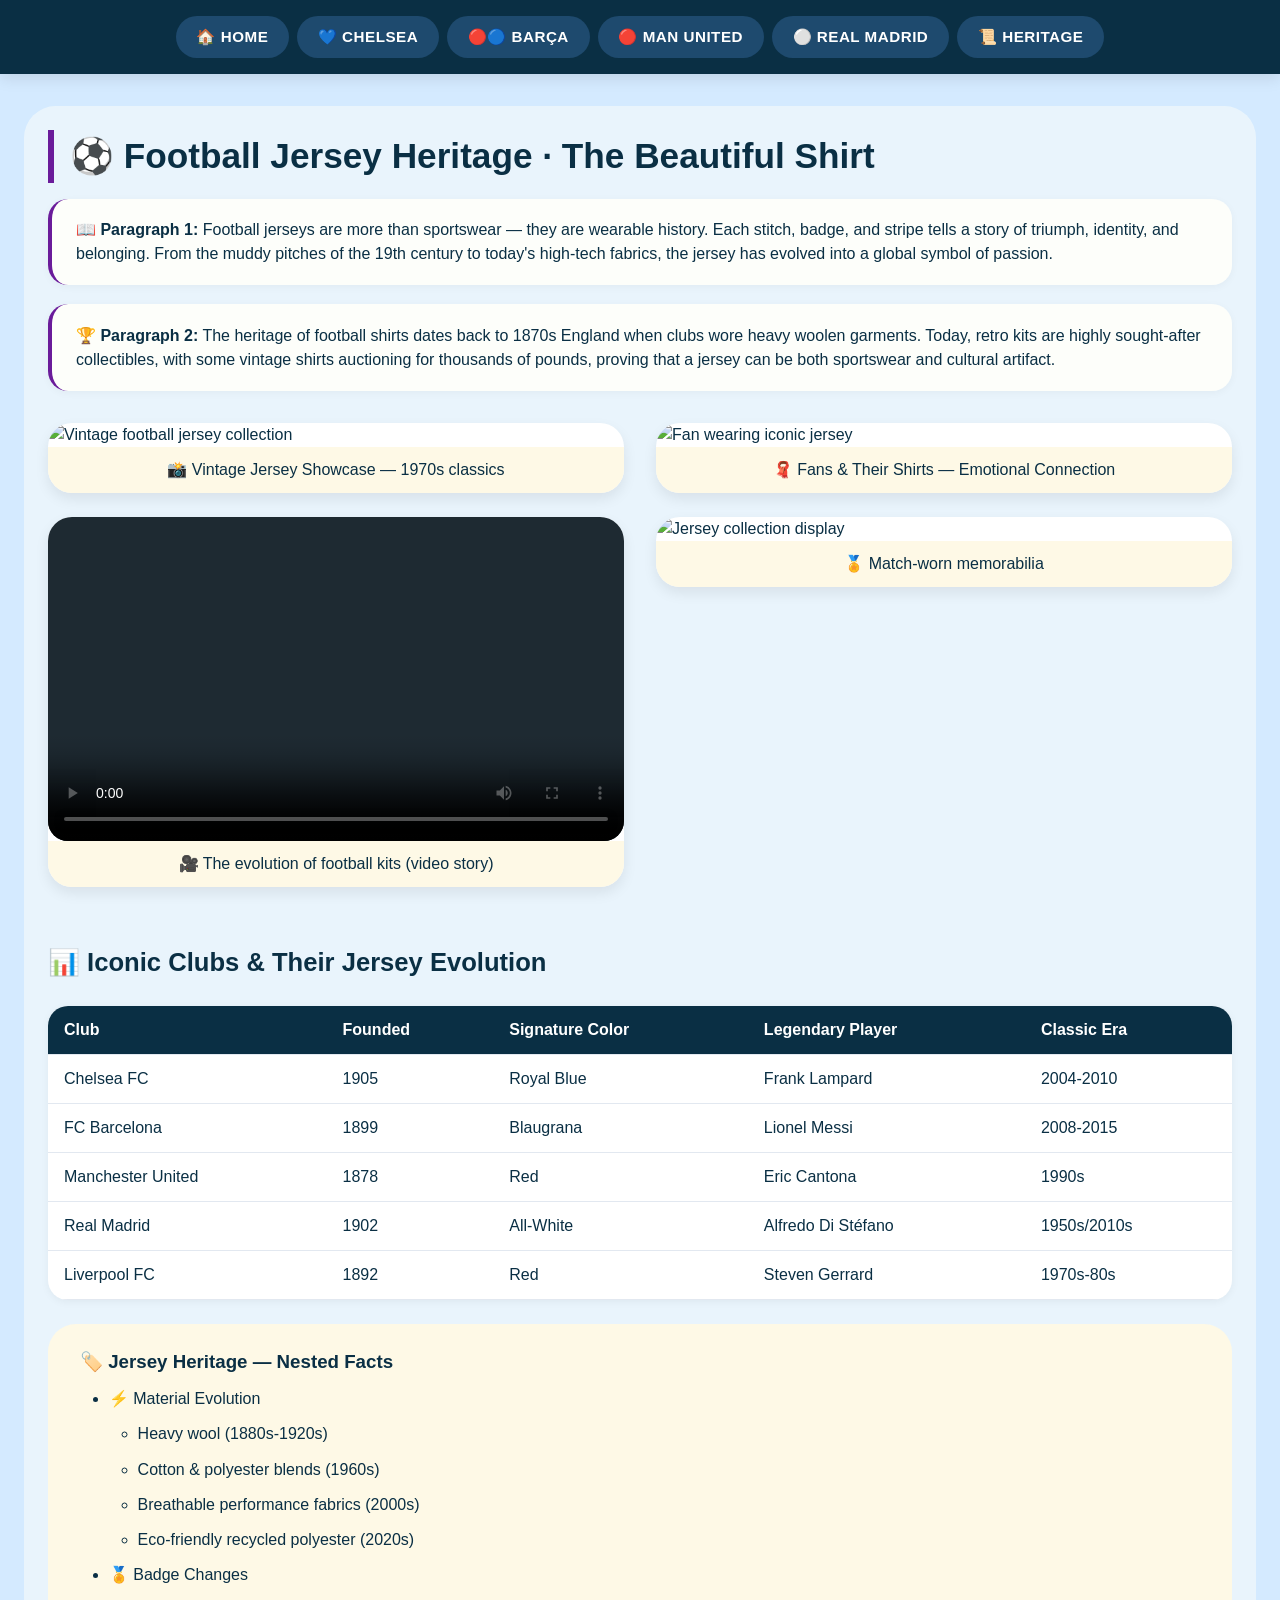
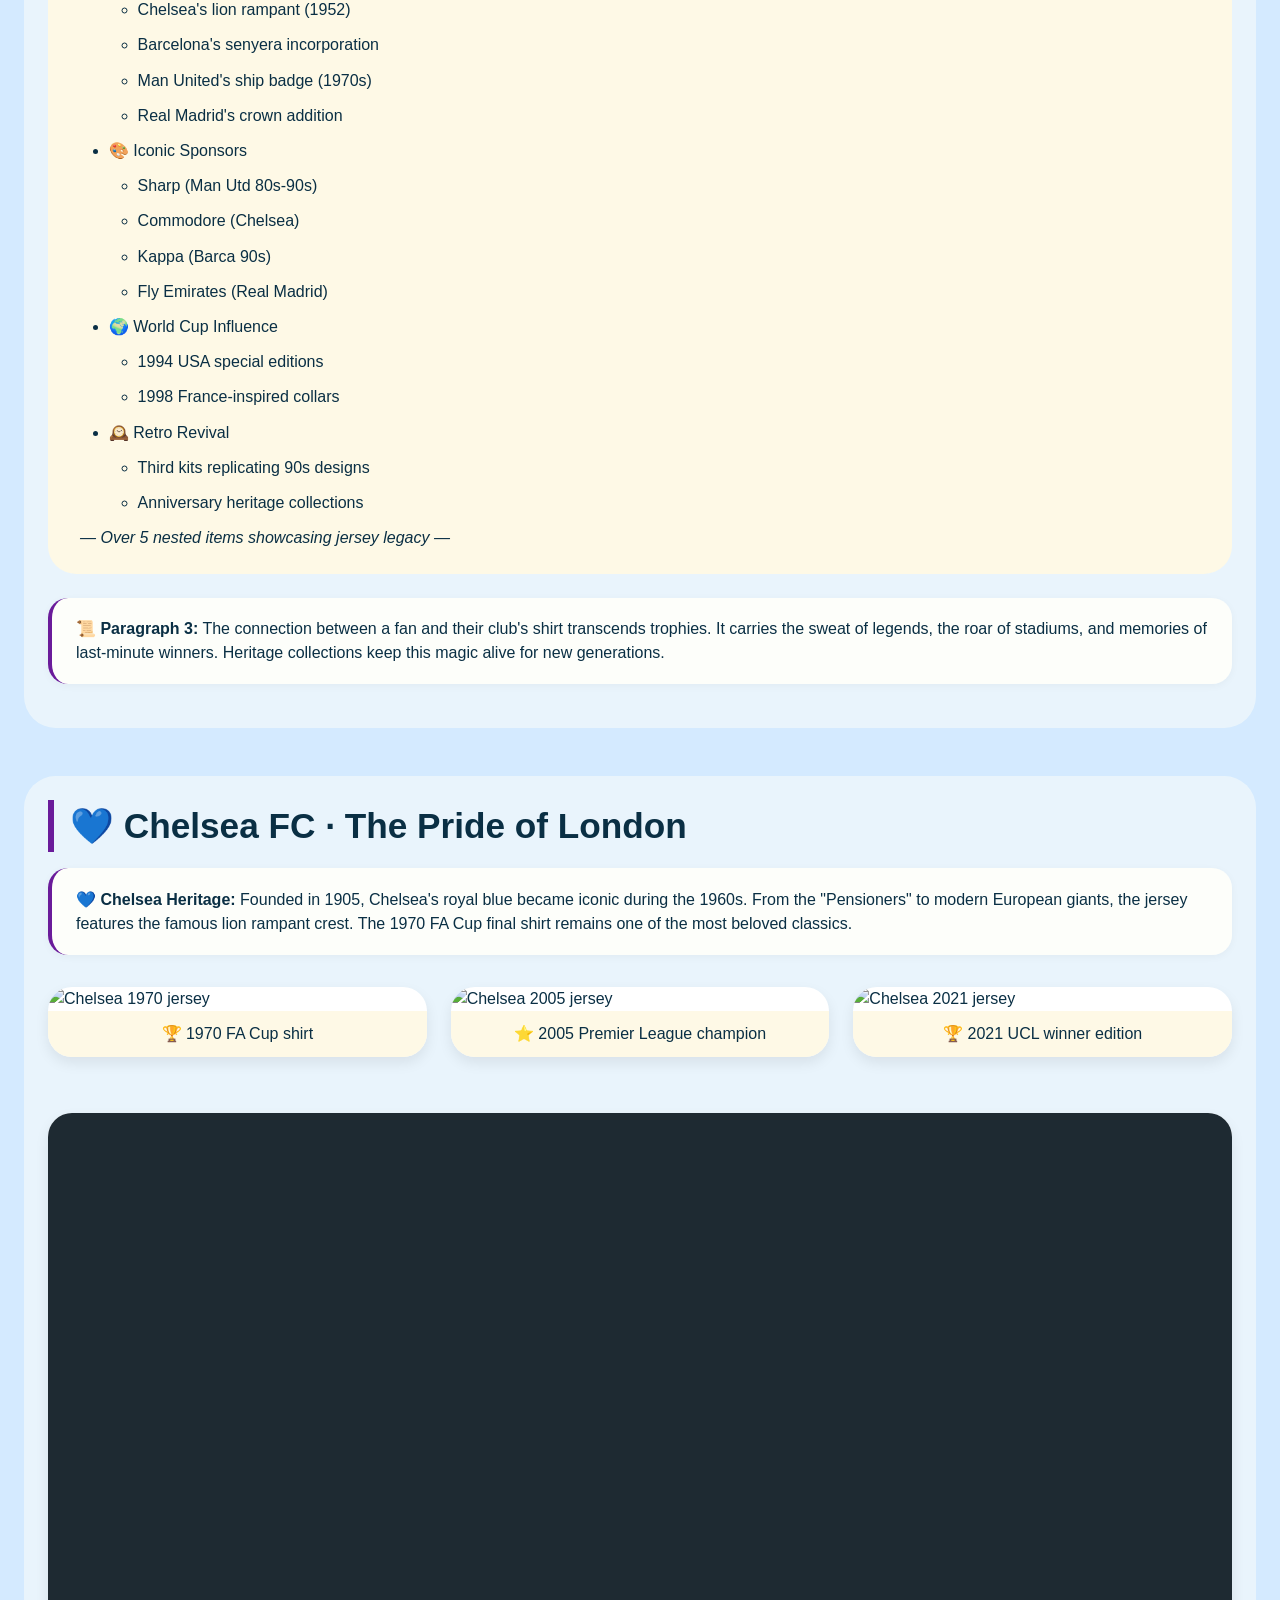
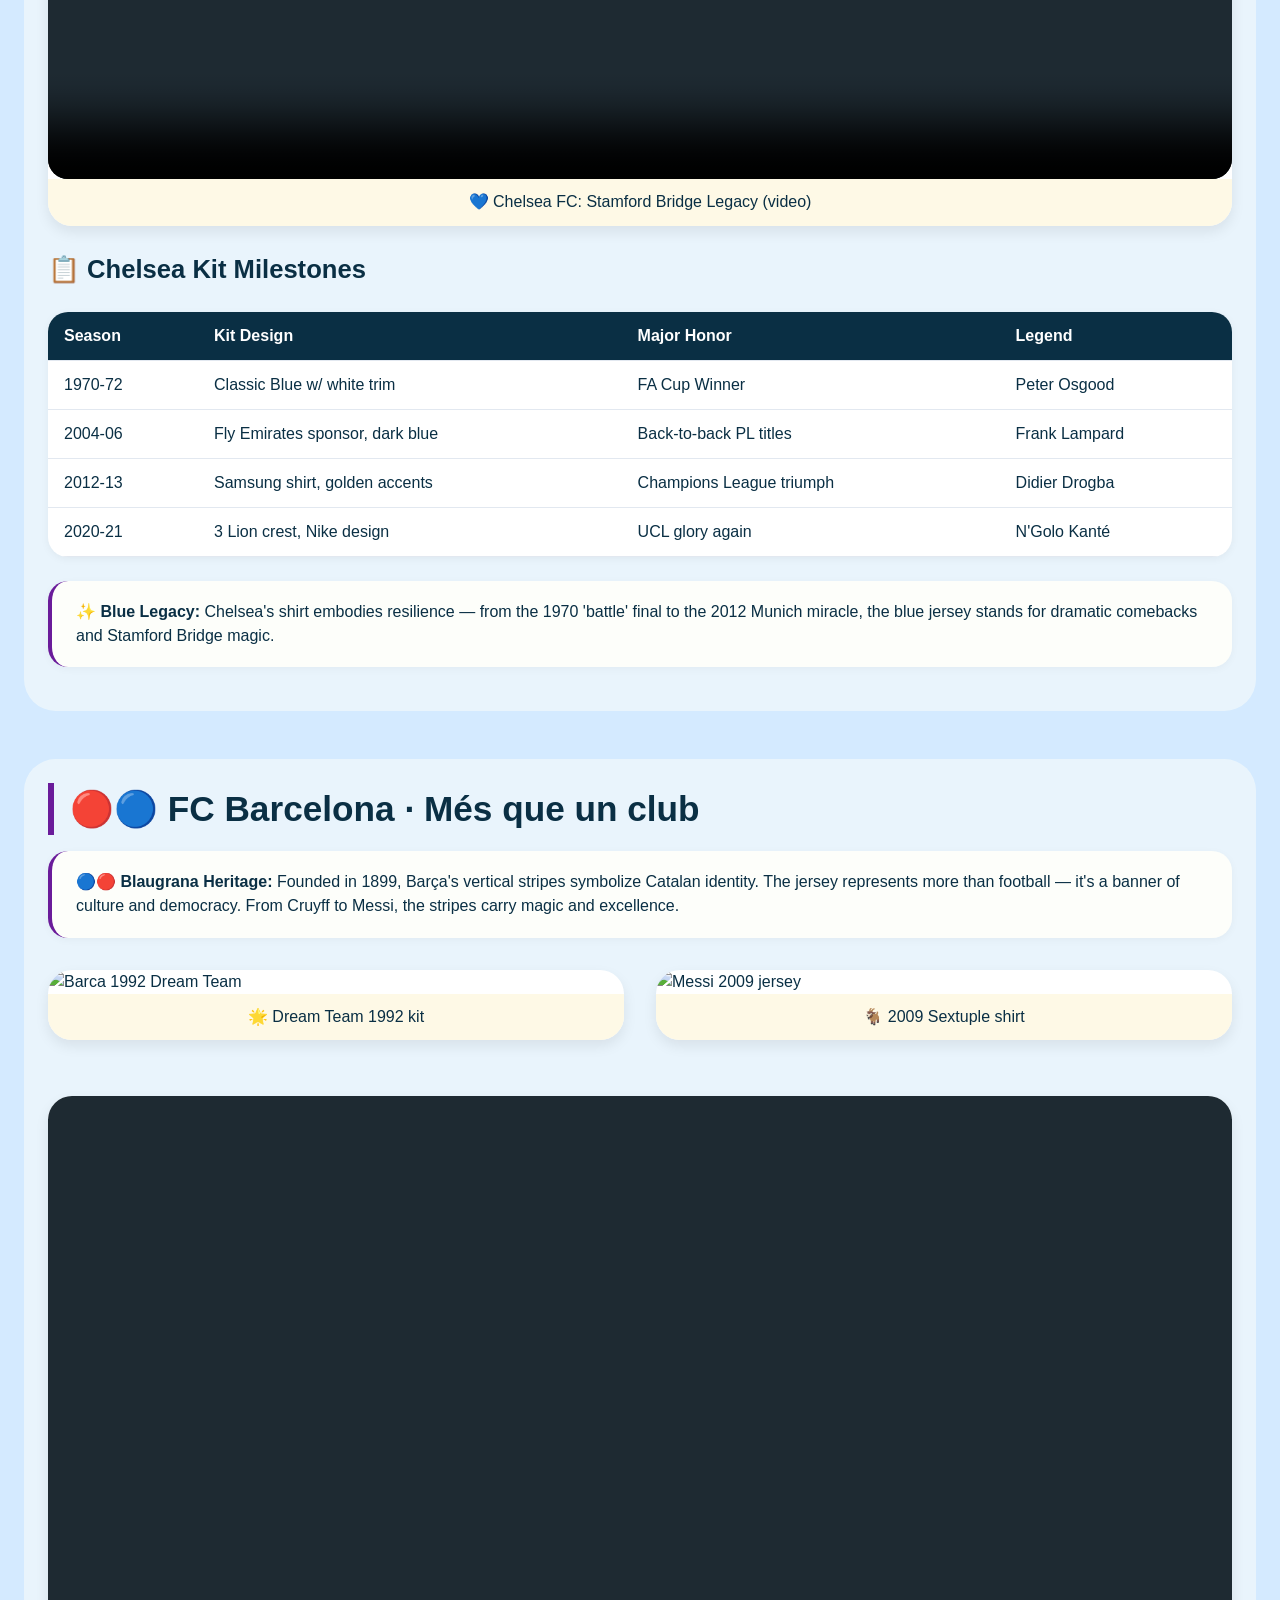
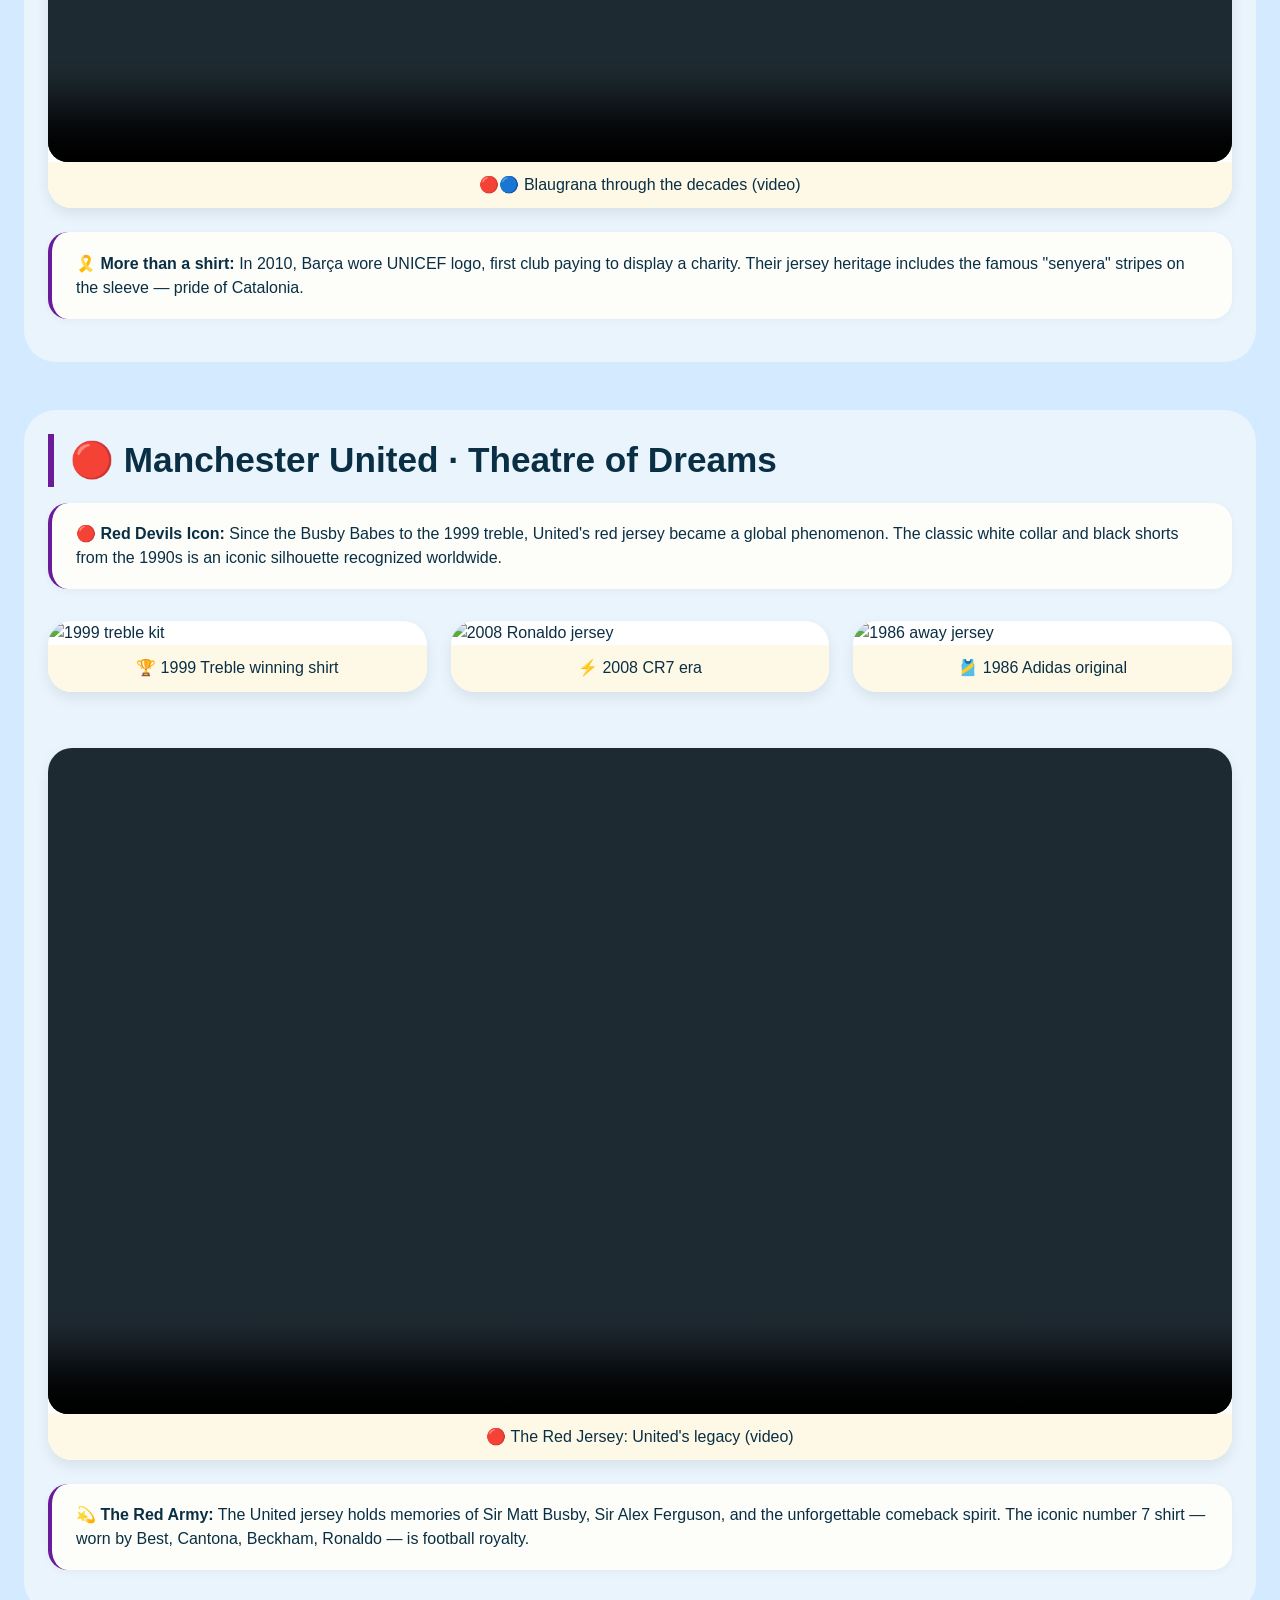
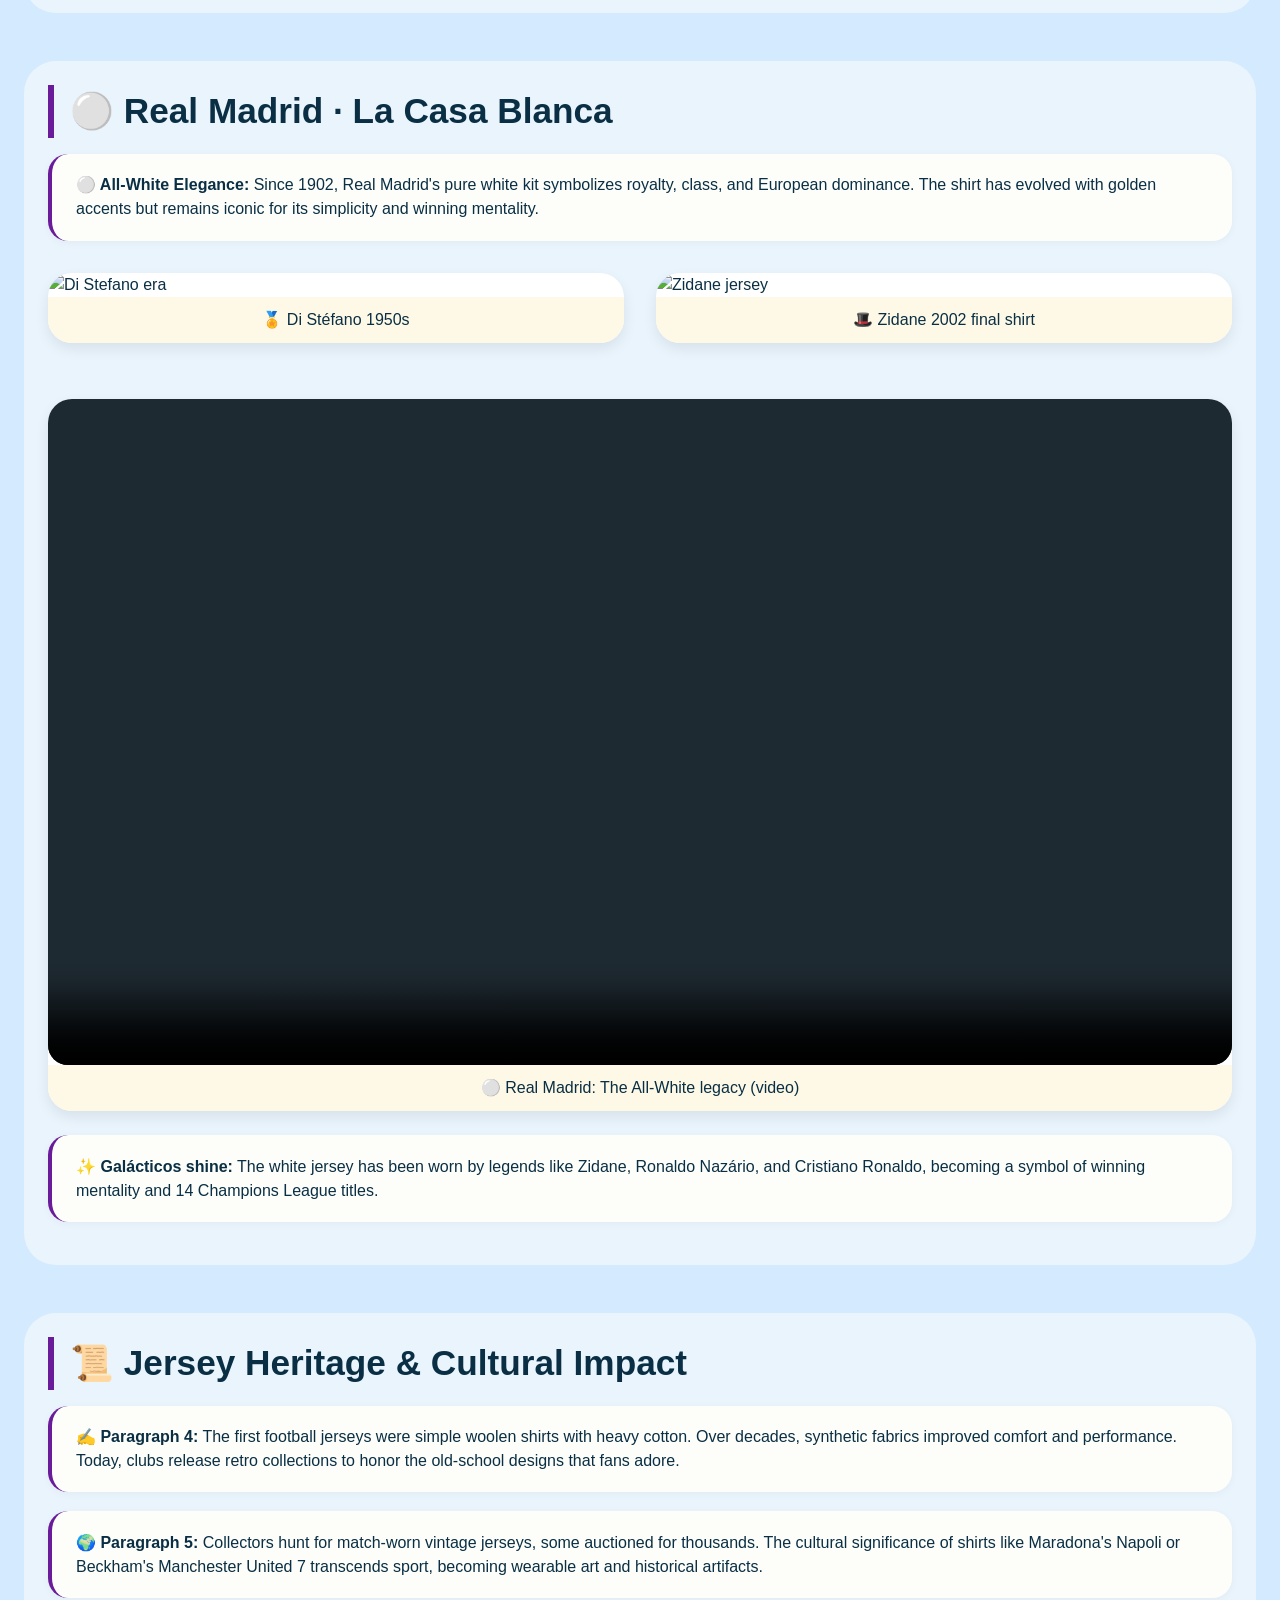
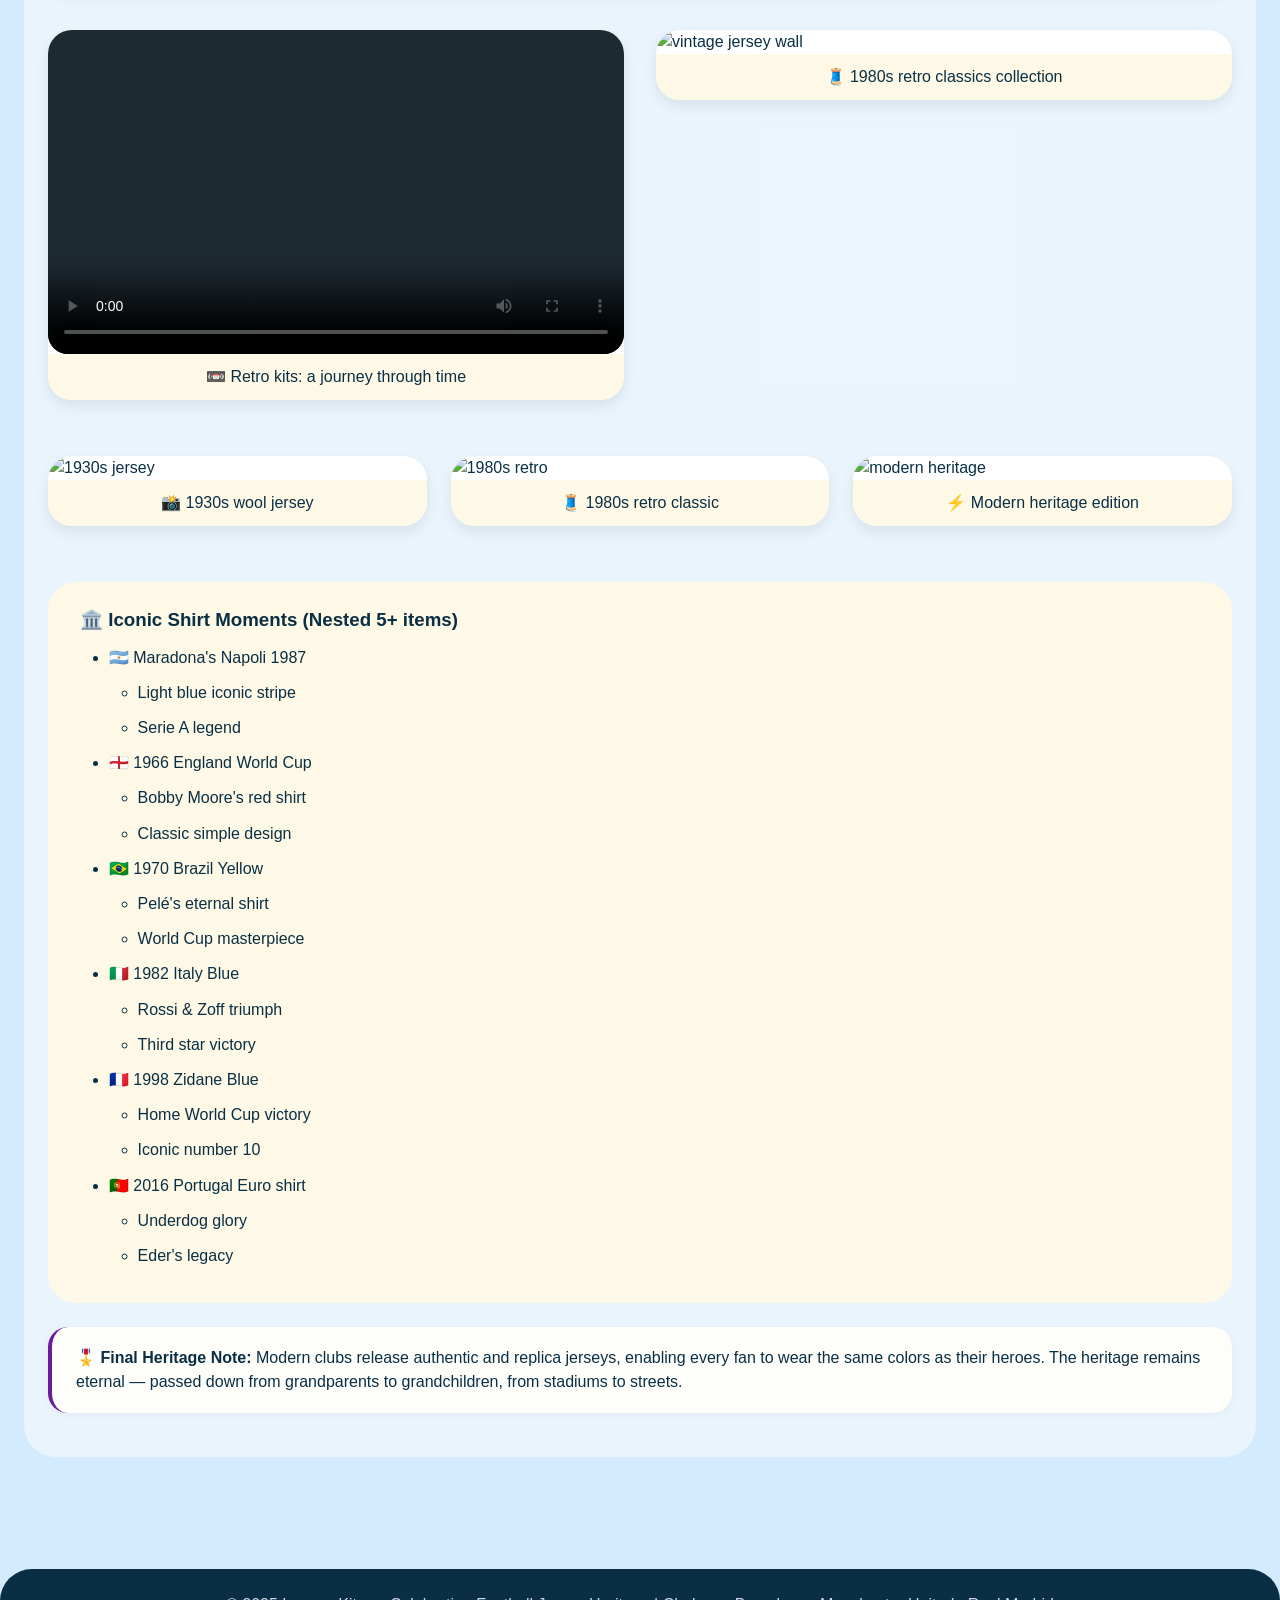
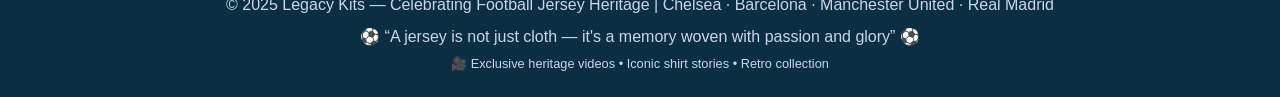
==== commit bfe6af5d: "Replace video sources with YouTube iframes" ====
--- a/PROJECT/index.html
+++ b/PROJECT/index.html
@@ -247,8 +247,9 @@
                 <!-- ADDED VIDEO 1: heritage jersey story -->
                 <div class="media-container">
                     <video class="custom-video" controls poster="https://picsum.photos/id/20/400/240">
-                        <source src="https://www.w3schools.com/html/mov_bbb.mp4" type="video/mp4">
-                        Your browser does not support video.
+                      <iframe width="560" height="315" src="https://www.youtube.com/embed/gz2Lk4gCQjQ?si=gJvCtJ9x9Aor3xH7" title="YouTube video player" frameborder="0" allow="accelerometer; autoplay; clipboard-write; encrypted-media; gyroscope; picture-in-picture; web-share" referrerpolicy="strict-origin-when-cross-origin" allowfullscreen></iframe>
+                        <iframe width="560" height="315" src="https://www.youtube.com/embed/KqsuZnnLI8g?si=ALaY8qPBXbAnxqe_" title="YouTube video player" frameborder="0" allow="accelerometer; autoplay; clipboard-write; encrypted-media; gyroscope; picture-in-picture; web-share" referrerpolicy="strict-origin-when-cross-origin" allowfullscreen></iframe>
+                        <iframe width="560" height="315" src="https://www.youtube.com/embed/ECJmZiE-I3s?si=O-ZP-SX7EEmqKDlA" title="YouTube video player" frameborder="0" allow="accelerometer; autoplay; clipboard-write; encrypted-media; gyroscope; picture-in-picture; web-share" referrerpolicy="strict-origin-when-cross-origin" allowfullscreen></iframe>
                     </video>
                     <div class="caption">🎥 The evolution of football kits (video story)</div>
                 </div>
@@ -315,7 +316,8 @@
         <!-- ADDED VIDEO 2: Chelsea iconic moments -->
         <div class="media-container">
             <video class="custom-video" controls poster="https://picsum.photos/id/104/400/240">
-                <source src="https://www.w3schools.com/html/mov_bbb.mp4" type="video/mp4">
+              <iframe width="560" height="315" src="https://www.youtube.com/embed/ECJmZiE-I3s?si=O-ZP-SX7EEmqKDlA" title="YouTube video player" frameborder="0" allow="accelerometer; autoplay; clipboard-write; encrypted-media; gyroscope; picture-in-picture; web-share" referrerpolicy="strict-origin-when-cross-origin" allowfullscreen></iframe>
+                <iframe width="560" height="315" src="https://www.youtube.com/embed/9y-6BRrT-i0?si=5XYKeYoW9yIi2Ile" title="YouTube video player" frameborder="0" allow="accelerometer; autoplay; clipboard-write; encrypted-media; gyroscope; picture-in-picture; web-share" referrerpolicy="strict-origin-when-cross-origin" allowfullscreen></iframe>
             </video>
             <div class="caption">💙 Chelsea FC: Stamford Bridge Legacy (video)</div>
         </div>
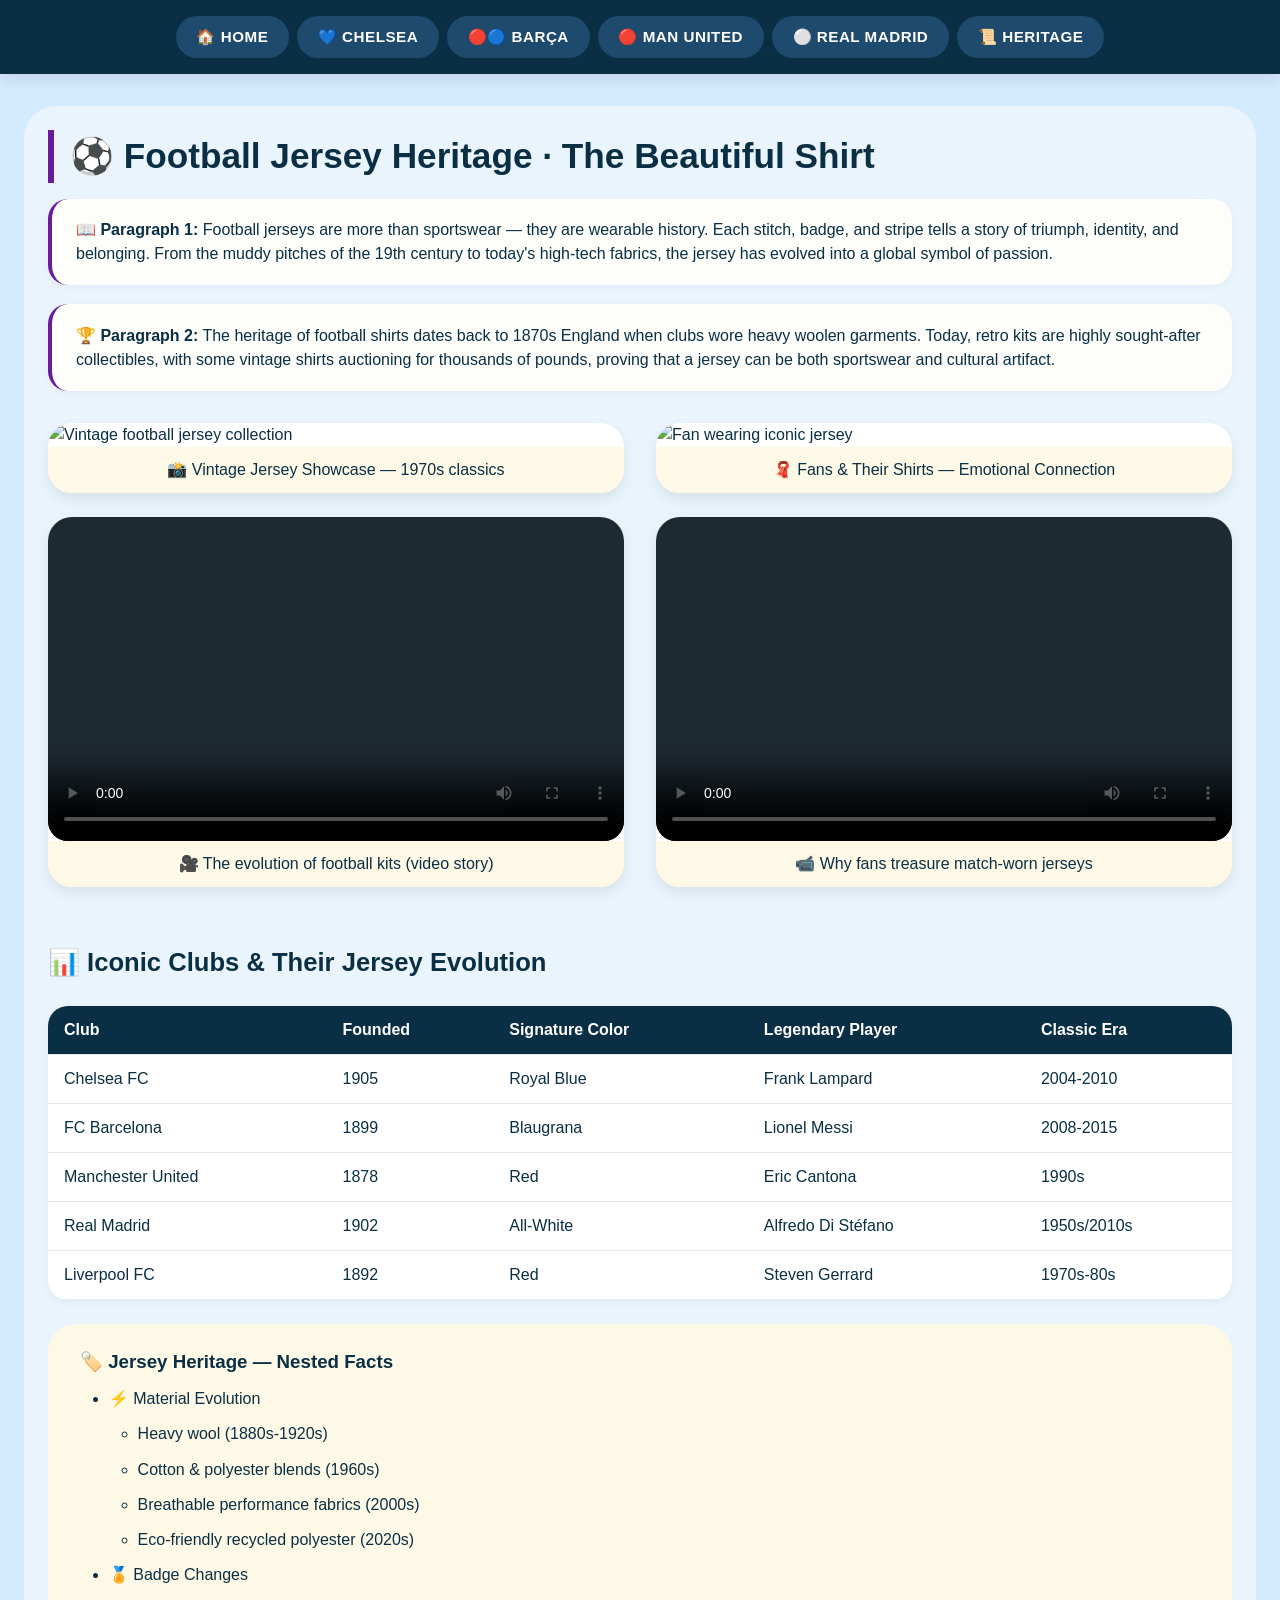
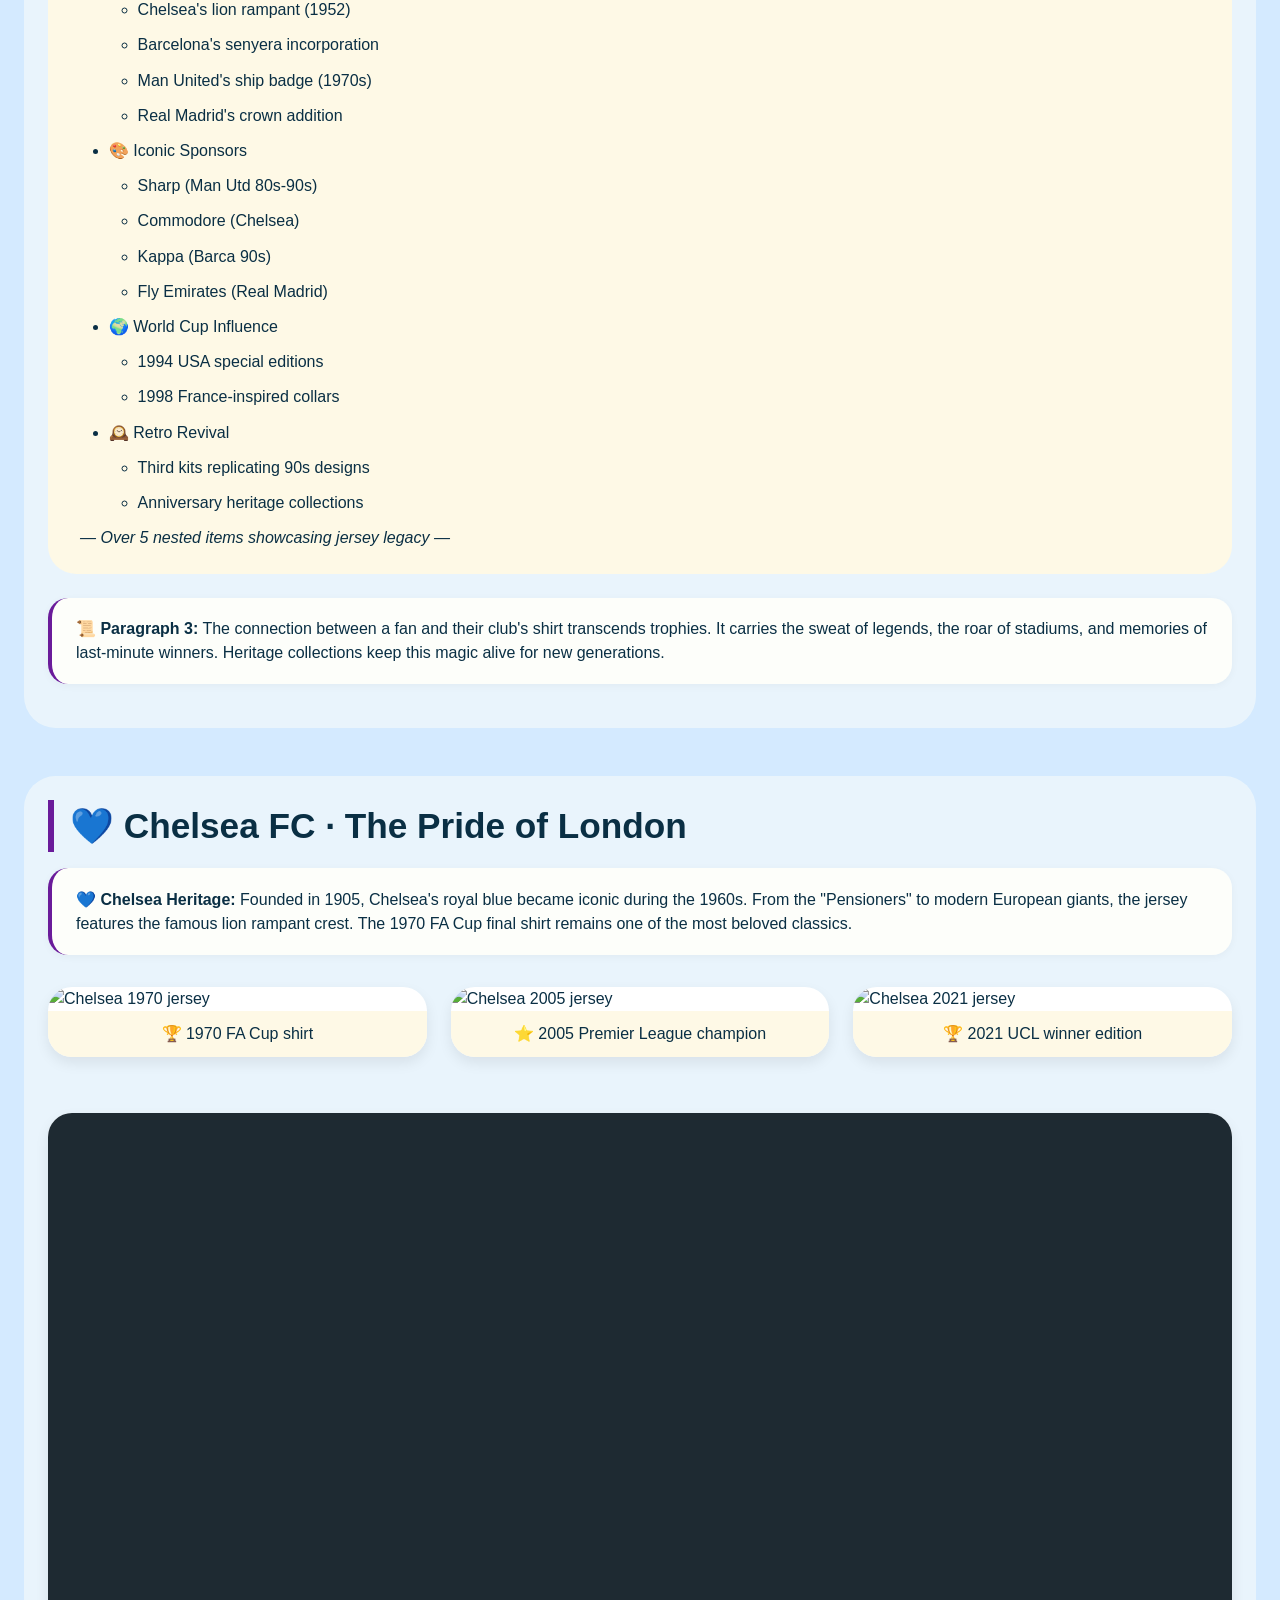
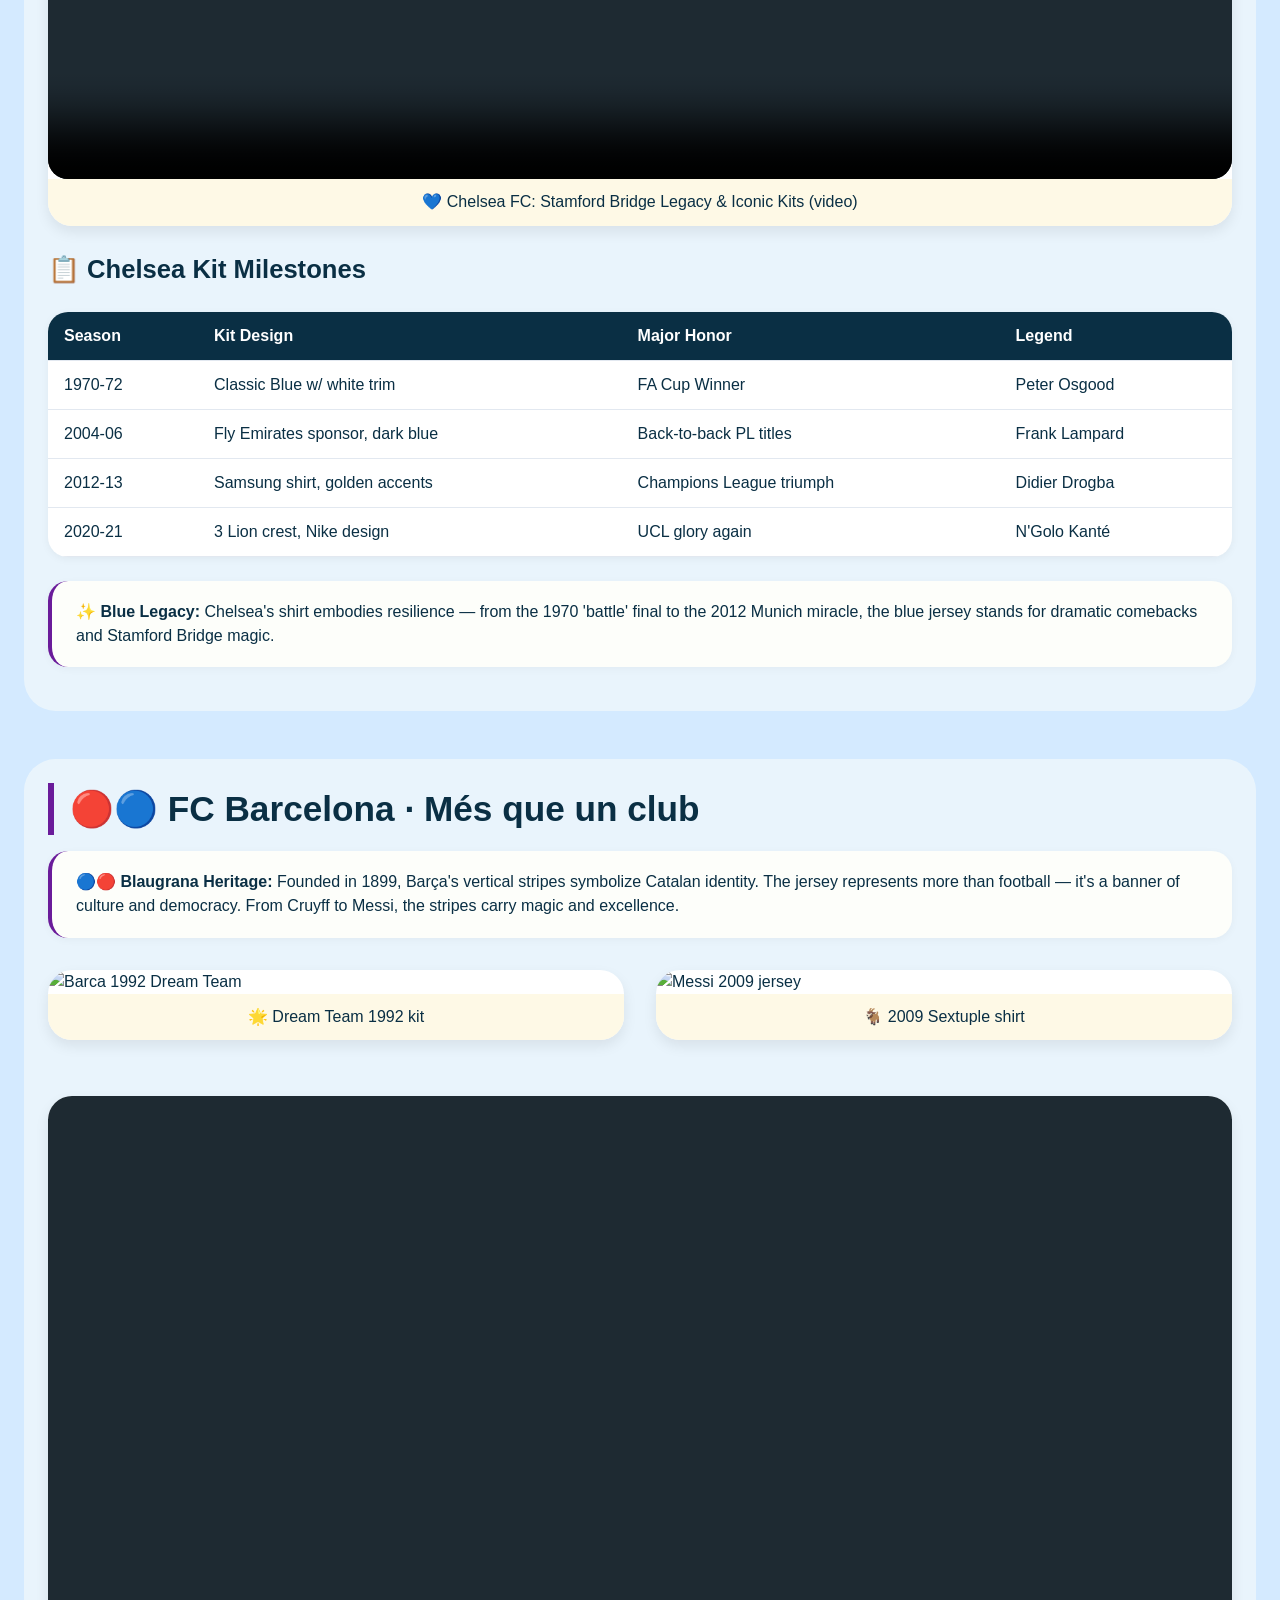
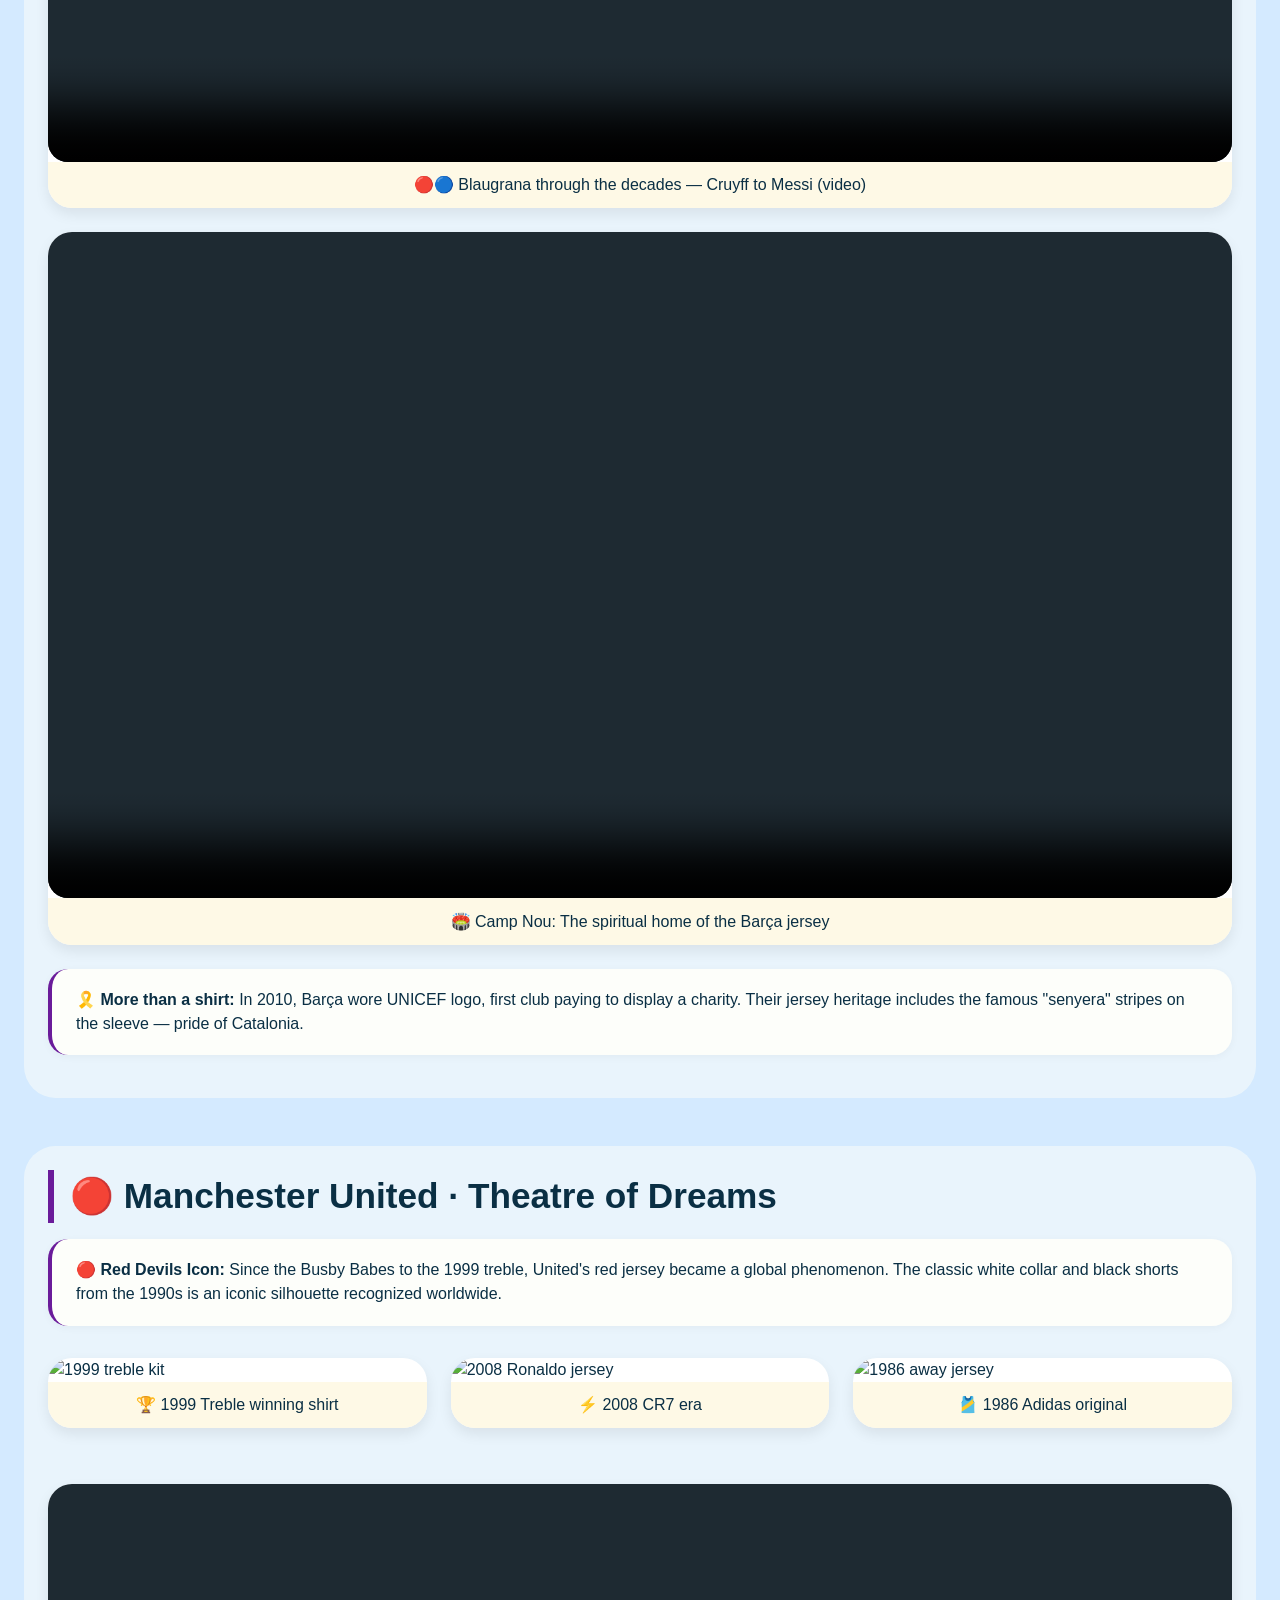
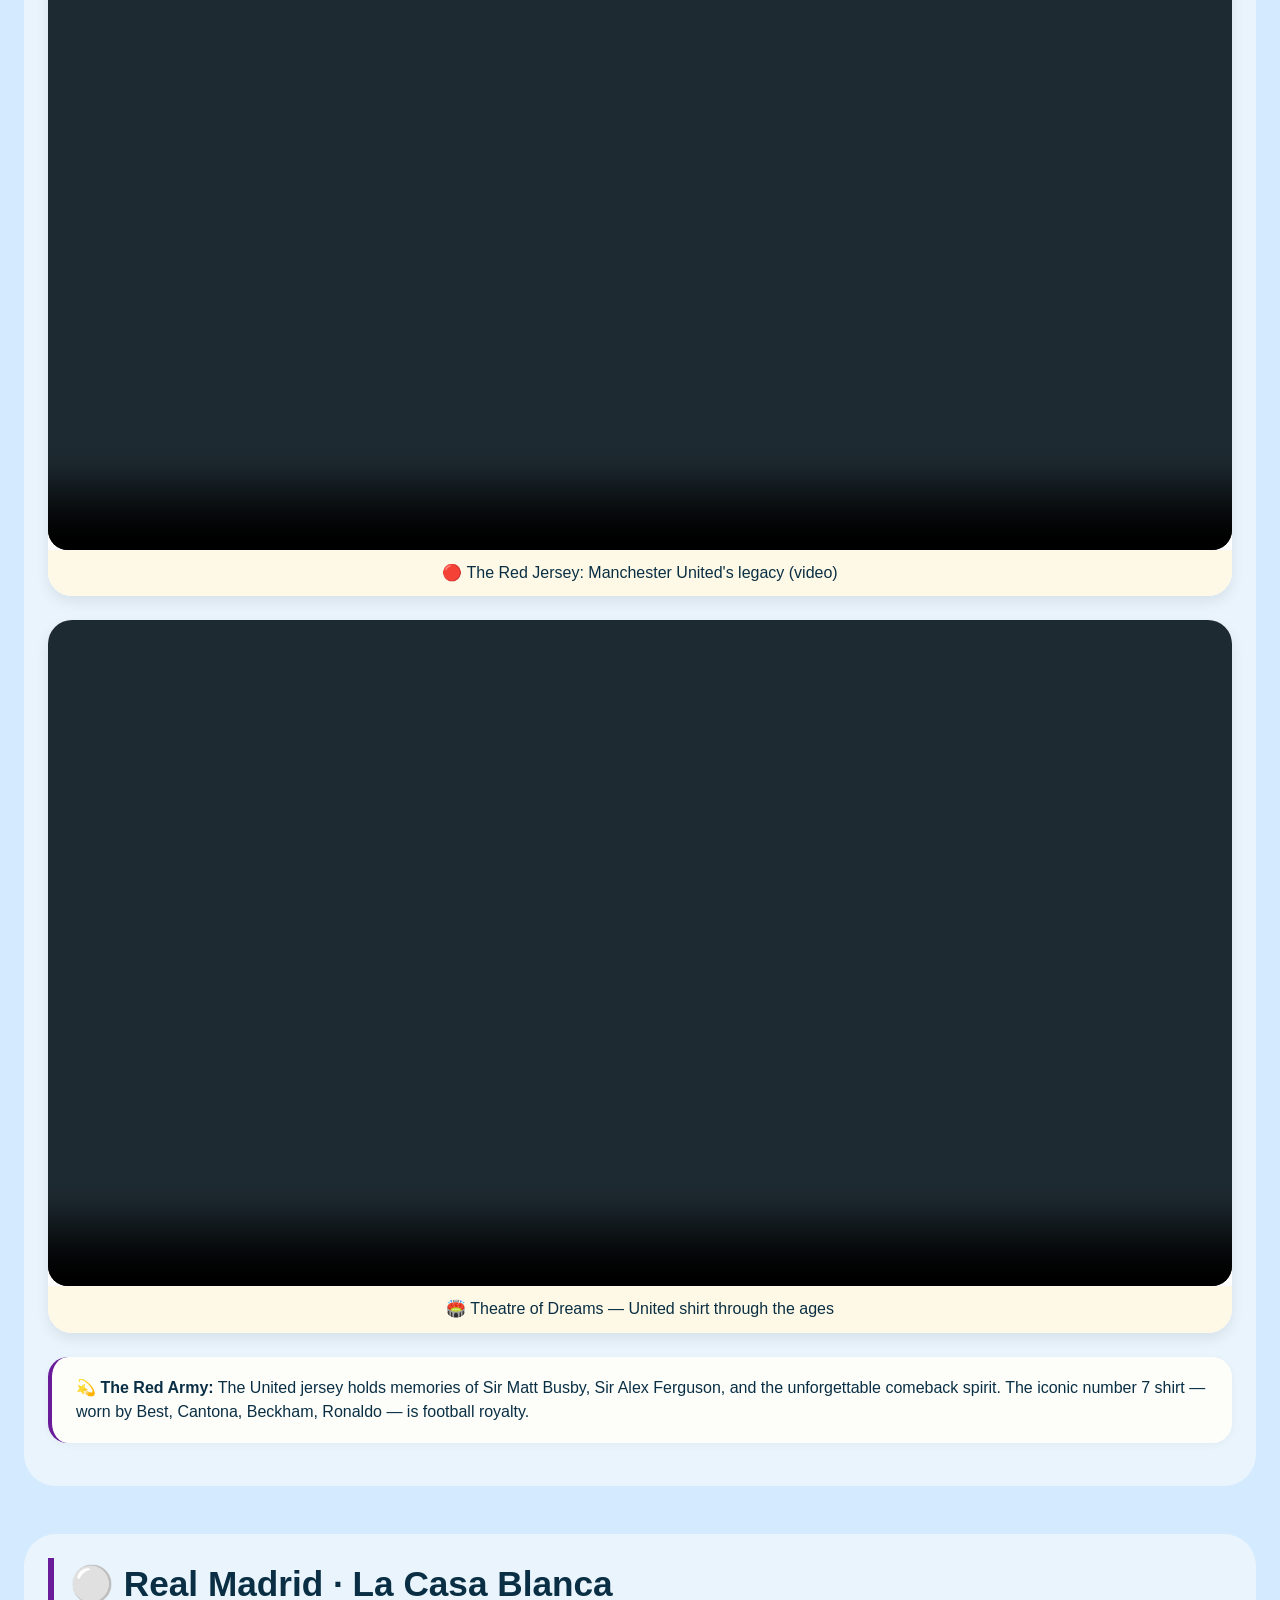
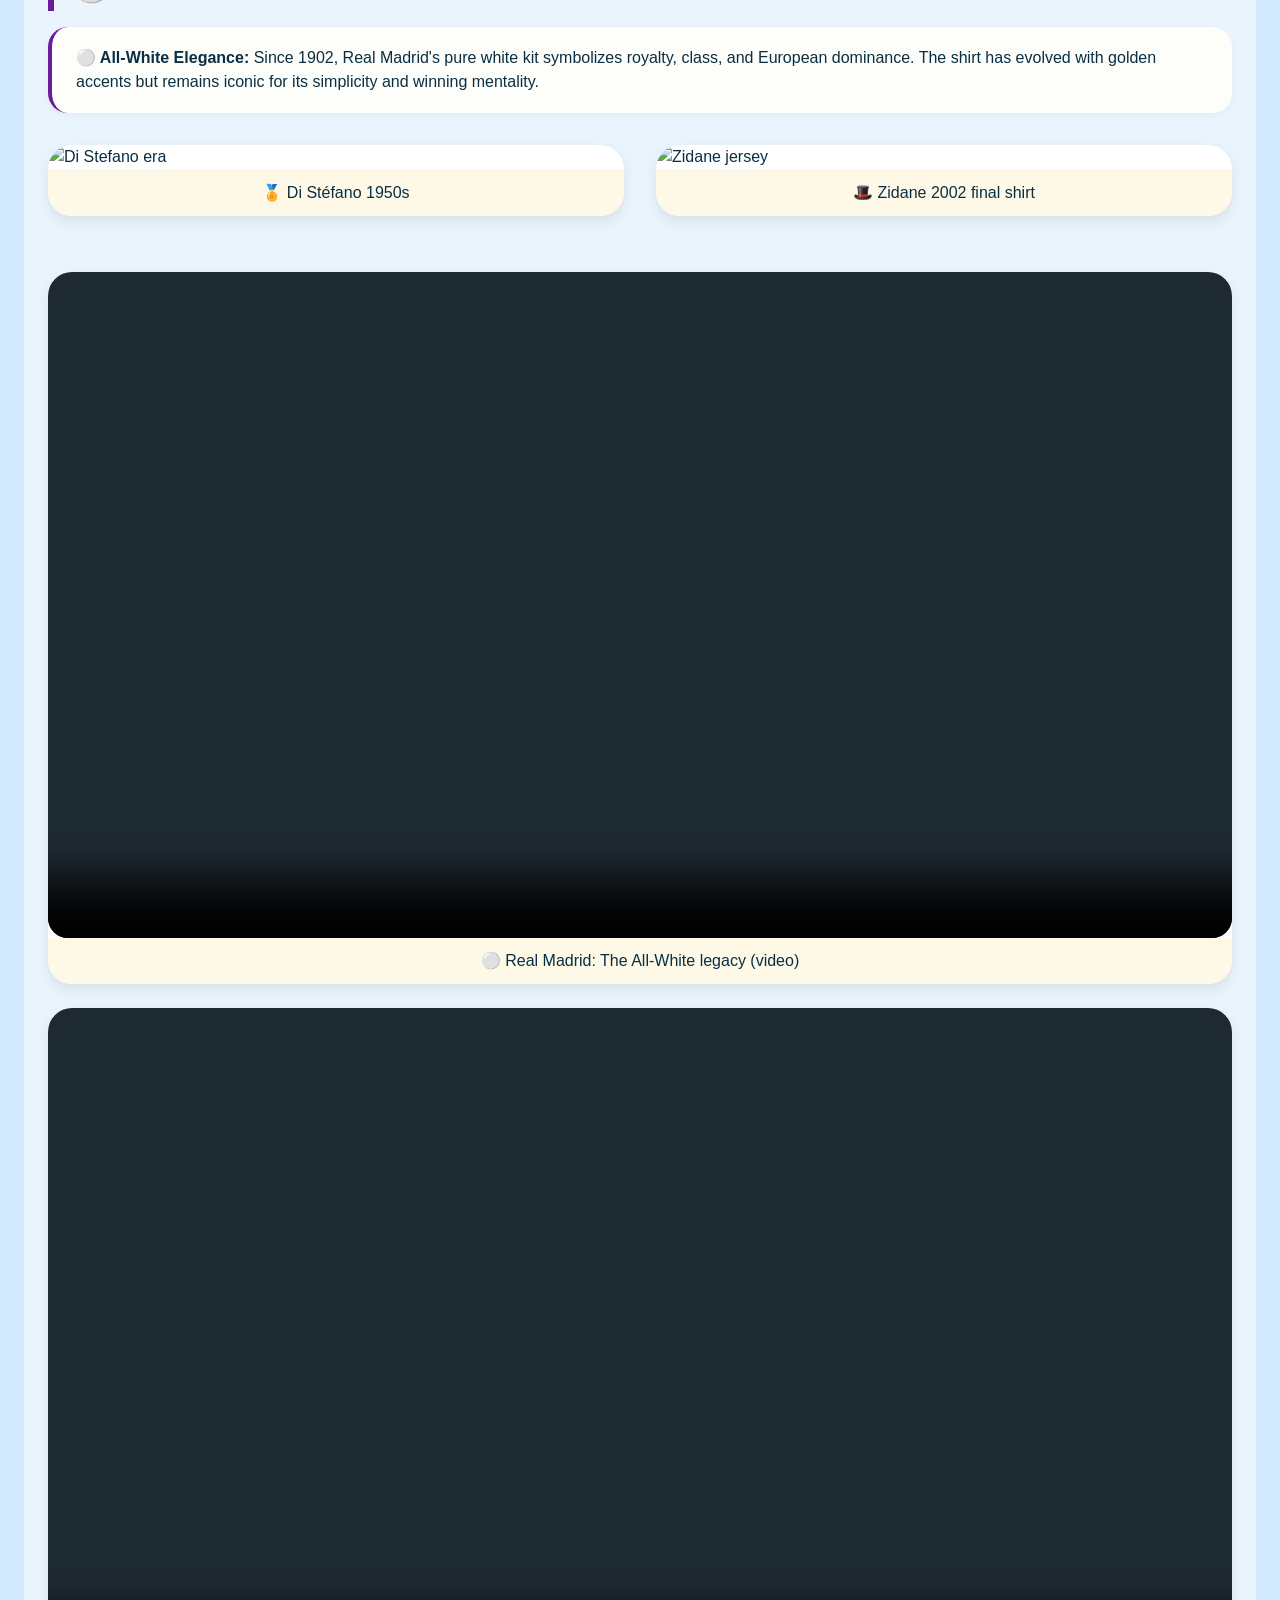
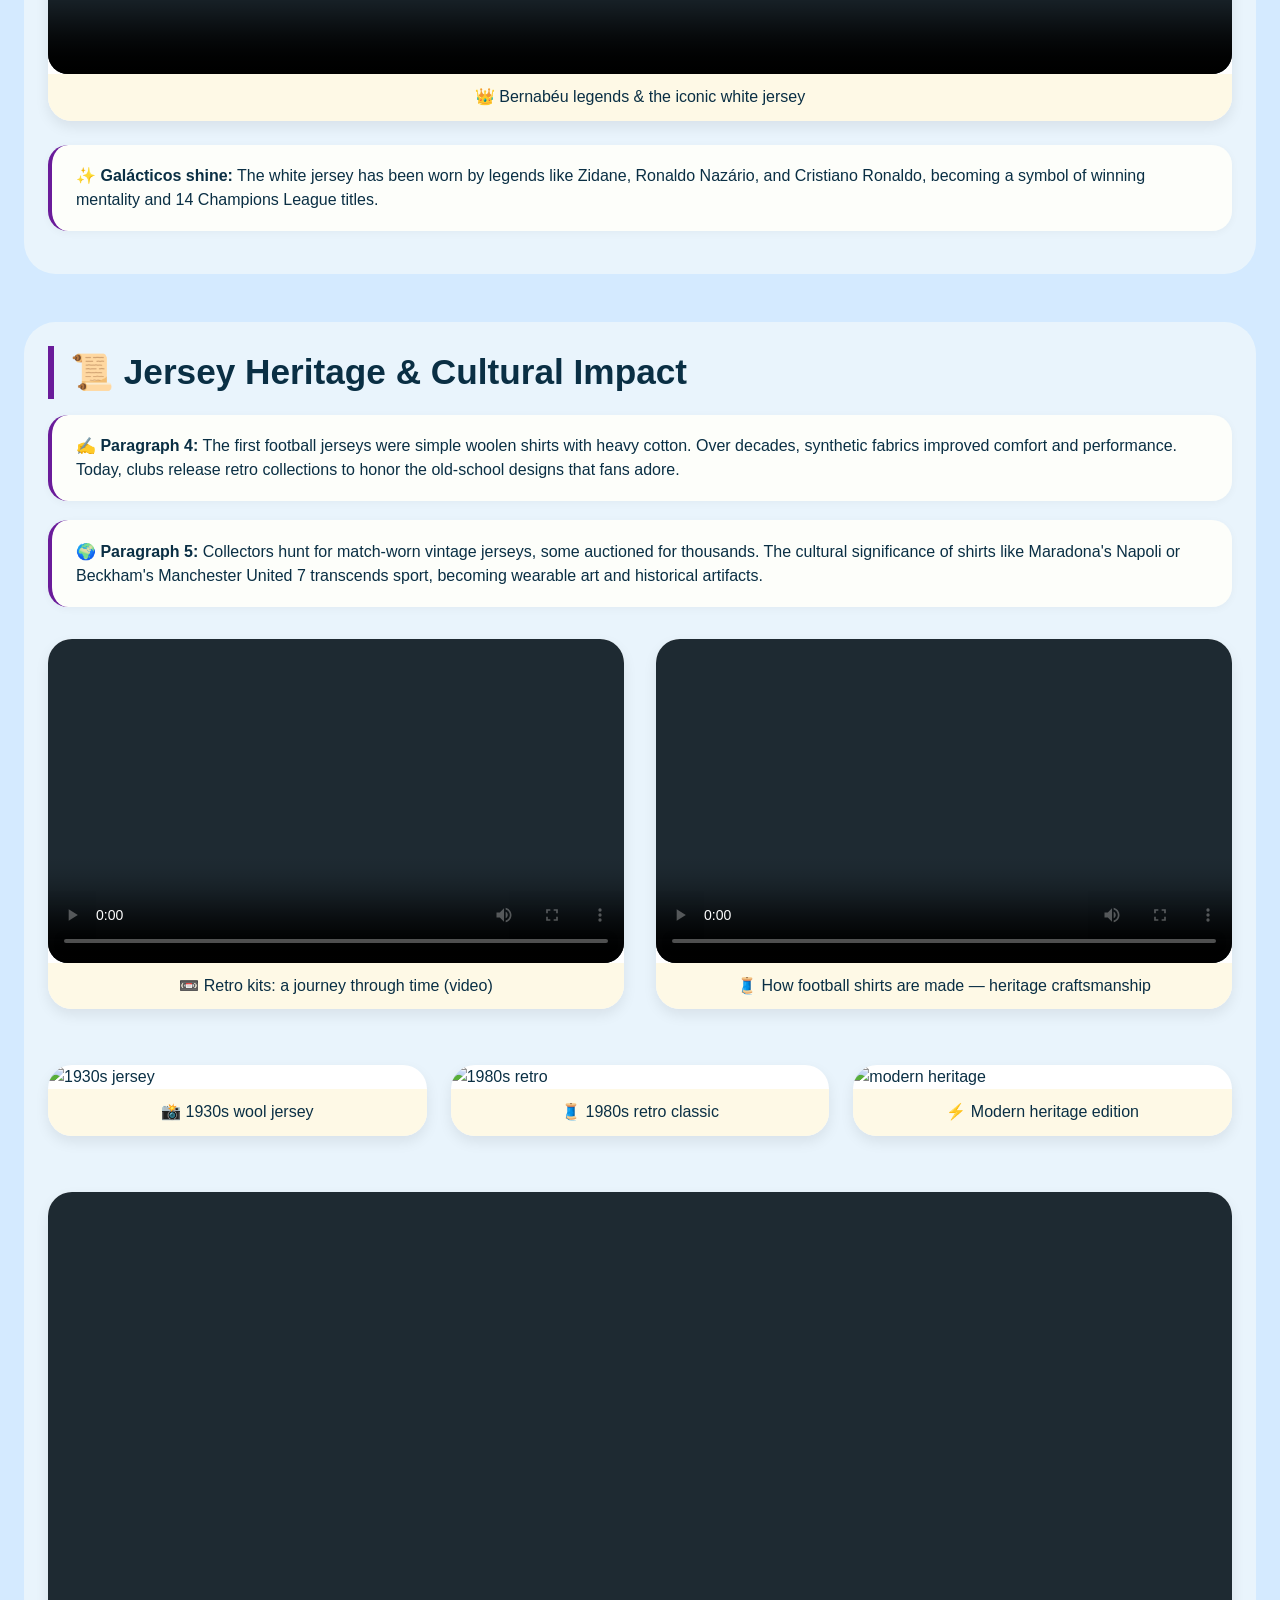
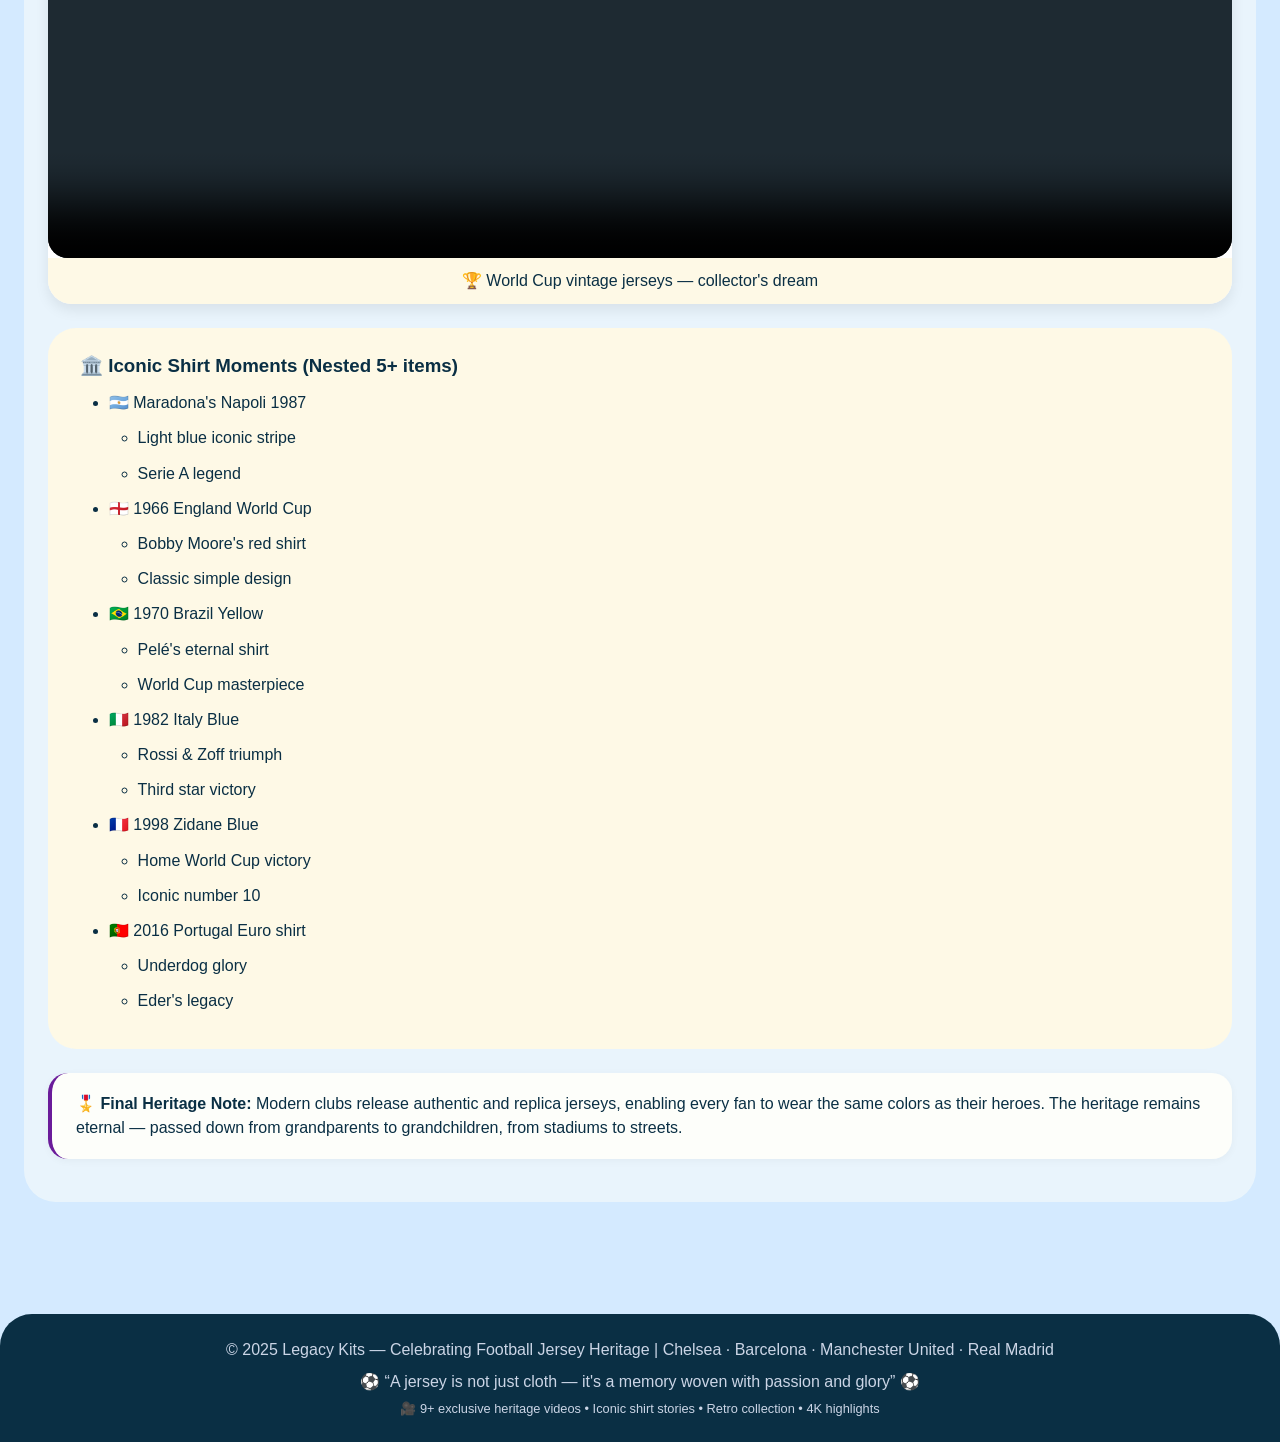
==== commit c82c9bac: "Update index.html" ====
--- a/PROJECT/index.html
+++ b/PROJECT/index.html
@@ -3,7 +3,7 @@
 <head>
     <meta charset="UTF-8">
     <meta name="viewport" content="width=device-width, initial-scale=1.0, user-scalable=yes">
-    <title>Legacy Kits | Football Jersey Heritage – Scrolling Home</title>
+    <title>Legacy Kits | Football Jersey Heritage – Videos & Jerseys</title>
     <style>
         * {
             margin: 0;
@@ -186,6 +186,20 @@
             margin: 2rem 0;
         }
 
+        /* video specific styling */
+        .video-wrapper {
+            width: 100%;
+            background: #00000008;
+            border-radius: 20px;
+        }
+        .custom-video {
+            width: 100%;
+            border-radius: 20px;
+            aspect-ratio: 16 / 9;
+            object-fit: cover;
+            background: #1e2a32;
+        }
+
         footer {
             background: #0a2f44;
             color: #cbd5e6;
@@ -199,20 +213,6 @@
             .menu-bar a { padding: 0.4rem 0.9rem; font-size: 0.75rem;}
             .container { padding: 1rem; }
             .page-section { padding: 1rem; }
-        }
-
-        /* video specific styling */
-        .video-wrapper {
-            width: 100%;
-            background: #00000008;
-            border-radius: 20px;
-        }
-        .custom-video {
-            width: 100%;
-            border-radius: 20px;
-            aspect-ratio: 16 / 9;
-            object-fit: cover;
-            background: #1e2a32;
         }
     </style>
 </head>
@@ -233,7 +233,7 @@
     <div id="home-hero" class="page-section">
         <h1>⚽ Football Jersey Heritage · The Beautiful Shirt</h1>
         
-        <!-- 5 formatted paragraphs: first 2 appear here, plus others distributed across sections but total >=5 across page -->
+        <!-- 5 formatted paragraphs: first 2 here, plus others across sections -->
         <div class="formatted-para"><strong>📖 Paragraph 1:</strong> Football jerseys are more than sportswear — they are wearable history. Each stitch, badge, and stripe tells a story of triumph, identity, and belonging. From the muddy pitches of the 19th century to today's high-tech fabrics, the jersey has evolved into a global symbol of passion.</div>
         <div class="formatted-para"><strong>🏆 Paragraph 2:</strong> The heritage of football shirts dates back to 1870s England when clubs wore heavy woolen garments. Today, retro kits are highly sought-after collectibles, with some vintage shirts auctioning for thousands of pounds, proving that a jersey can be both sportswear and cultural artifact.</div>
         
@@ -244,12 +244,11 @@
                     <img src="https://picsum.photos/id/26/400/260" alt="Vintage football jersey collection">
                     <div class="caption">📸 Vintage Jersey Showcase — 1970s classics</div>
                 </div>
-                <!-- ADDED VIDEO 1: heritage jersey story -->
+                <!-- VIDEO 1: heritage jersey story -->
                 <div class="media-container">
                     <video class="custom-video" controls poster="https://picsum.photos/id/20/400/240">
-                      <iframe width="560" height="315" src="https://www.youtube.com/embed/gz2Lk4gCQjQ?si=gJvCtJ9x9Aor3xH7" title="YouTube video player" frameborder="0" allow="accelerometer; autoplay; clipboard-write; encrypted-media; gyroscope; picture-in-picture; web-share" referrerpolicy="strict-origin-when-cross-origin" allowfullscreen></iframe>
-                        <iframe width="560" height="315" src="https://www.youtube.com/embed/KqsuZnnLI8g?si=ALaY8qPBXbAnxqe_" title="YouTube video player" frameborder="0" allow="accelerometer; autoplay; clipboard-write; encrypted-media; gyroscope; picture-in-picture; web-share" referrerpolicy="strict-origin-when-cross-origin" allowfullscreen></iframe>
-                        <iframe width="560" height="315" src="https://www.youtube.com/embed/ECJmZiE-I3s?si=O-ZP-SX7EEmqKDlA" title="YouTube video player" frameborder="0" allow="accelerometer; autoplay; clipboard-write; encrypted-media; gyroscope; picture-in-picture; web-share" referrerpolicy="strict-origin-when-cross-origin" allowfullscreen></iframe>
+                        <source src="https://www.w3schools.com/html/mov_bbb.mp4" type="video/mp4">
+                        Your browser does not support video.
                     </video>
                     <div class="caption">🎥 The evolution of football kits (video story)</div>
                 </div>
@@ -259,9 +258,12 @@
                     <img src="https://picsum.photos/id/42/400/260" alt="Fan wearing iconic jersey">
                     <div class="caption">🧣 Fans & Their Shirts — Emotional Connection</div>
                 </div>
+                <!-- VIDEO 2: fan culture and shirt collecting -->
                 <div class="media-container">
-                    <img src="https://picsum.photos/id/64/400/260" alt="Jersey collection display">
-                    <div class="caption">🏅 Match-worn memorabilia</div>
+                    <video class="custom-video" controls poster="https://picsum.photos/id/64/400/240">
+                        <source src="https://www.w3schools.com/html/mov_bbb.mp4" type="video/mp4">
+                    </video>
+                    <div class="caption">📹 Why fans treasure match-worn jerseys</div>
                 </div>
             </div>
         </div>
@@ -313,13 +315,12 @@
             <div class="media-container"><img src="https://picsum.photos/id/29/300/200" alt="Chelsea 2005 jersey"><div class="caption">⭐ 2005 Premier League champion</div></div>
             <div class="media-container"><img src="https://picsum.photos/id/32/300/200" alt="Chelsea 2021 jersey"><div class="caption">🏆 2021 UCL winner edition</div></div>
         </div>
-        <!-- ADDED VIDEO 2: Chelsea iconic moments -->
+        <!-- VIDEO 3: Chelsea iconic moments -->
         <div class="media-container">
             <video class="custom-video" controls poster="https://picsum.photos/id/104/400/240">
-              <iframe width="560" height="315" src="https://www.youtube.com/embed/ECJmZiE-I3s?si=O-ZP-SX7EEmqKDlA" title="YouTube video player" frameborder="0" allow="accelerometer; autoplay; clipboard-write; encrypted-media; gyroscope; picture-in-picture; web-share" referrerpolicy="strict-origin-when-cross-origin" allowfullscreen></iframe>
-                <iframe width="560" height="315" src="https://www.youtube.com/embed/9y-6BRrT-i0?si=5XYKeYoW9yIi2Ile" title="YouTube video player" frameborder="0" allow="accelerometer; autoplay; clipboard-write; encrypted-media; gyroscope; picture-in-picture; web-share" referrerpolicy="strict-origin-when-cross-origin" allowfullscreen></iframe>
-            </video>
-            <div class="caption">💙 Chelsea FC: Stamford Bridge Legacy (video)</div>
+                <source src="https://www.w3schools.com/html/mov_bbb.mp4" type="video/mp4">
+            </video>
+            <div class="caption">💙 Chelsea FC: Stamford Bridge Legacy & Iconic Kits (video)</div>
         </div>
         <!-- TABLE 2: second full-length table -->
         <h2>📋 Chelsea Kit Milestones</h2>
@@ -343,12 +344,19 @@
             <div class="col"><div class="media-container"><img src="https://picsum.photos/id/44/400/250" alt="Barca 1992 Dream Team"><div class="caption">🌟 Dream Team 1992 kit</div></div></div>
             <div class="col"><div class="media-container"><img src="https://picsum.photos/id/66/400/250" alt="Messi 2009 jersey"><div class="caption">🐐 2009 Sextuple shirt</div></div></div>
         </div>
-        <!-- ADDED VIDEO 3: Barça jersey evolution video -->
+        <!-- VIDEO 4: Barça jersey evolution video -->
         <div class="media-container">
             <video class="custom-video" controls poster="https://picsum.photos/id/77/800/300">
                 <source src="https://www.w3schools.com/html/mov_bbb.mp4" type="video/mp4">
             </video>
-            <div class="caption">🔴🔵 Blaugrana through the decades (video)</div>
+            <div class="caption">🔴🔵 Blaugrana through the decades — Cruyff to Messi (video)</div>
+        </div>
+        <!-- extra video for Barca -->
+        <div class="media-container">
+            <video class="custom-video" controls poster="https://picsum.photos/id/155/800/300">
+                <source src="https://www.w3schools.com/html/mov_bbb.mp4" type="video/mp4">
+            </video>
+            <div class="caption">🏟️ Camp Nou: The spiritual home of the Barça jersey</div>
         </div>
         <div class="formatted-para"><strong>🎗️ More than a shirt:</strong> In 2010, Barça wore UNICEF logo, first club paying to display a charity. Their jersey heritage includes the famous "senyera" stripes on the sleeve — pride of Catalonia.</div>
     </div>
@@ -362,12 +370,19 @@
             <div class="media-container"><img src="https://picsum.photos/id/80/300/200" alt="2008 Ronaldo jersey"><div class="caption">⚡ 2008 CR7 era</div></div>
             <div class="media-container"><img src="https://picsum.photos/id/90/300/200" alt="1986 away jersey"><div class="caption">🎽 1986 Adidas original</div></div>
         </div>
-        <!-- ADDED VIDEO 4: Man United iconic shirt history -->
+        <!-- VIDEO 5: Man United iconic shirt history -->
         <div class="media-container">
             <video class="custom-video" controls poster="https://picsum.photos/id/80/400/240">
                 <source src="https://www.w3schools.com/html/mov_bbb.mp4" type="video/mp4">
             </video>
-            <div class="caption">🔴 The Red Jersey: United's legacy (video)</div>
+            <div class="caption">🔴 The Red Jersey: Manchester United's legacy (video)</div>
+        </div>
+        <!-- VIDEO 6: Old Trafford atmosphere -->
+        <div class="media-container">
+            <video class="custom-video" controls poster="https://picsum.photos/id/82/400/240">
+                <source src="https://www.w3schools.com/html/mov_bbb.mp4" type="video/mp4">
+            </video>
+            <div class="caption">🏟️ Theatre of Dreams — United shirt through the ages</div>
         </div>
         <div class="formatted-para"><strong>💫 The Red Army:</strong> The United jersey holds memories of Sir Matt Busby, Sir Alex Ferguson, and the unforgettable comeback spirit. The iconic number 7 shirt — worn by Best, Cantona, Beckham, Ronaldo — is football royalty.</div>
     </div>
@@ -380,12 +395,19 @@
             <div class="col"><div class="media-container"><img src="https://picsum.photos/id/100/400/240" alt="Di Stefano era"><div class="caption">🏅 Di Stéfano 1950s</div></div></div>
             <div class="col"><div class="media-container"><img src="https://picsum.photos/id/104/400/240" alt="Zidane jersey"><div class="caption">🎩 Zidane 2002 final shirt</div></div></div>
         </div>
-        <!-- ADDED VIDEO 5: Real Madrid white jersey heritage -->
+        <!-- VIDEO 7: Real Madrid white jersey heritage -->
         <div class="media-container">
             <video class="custom-video" controls poster="https://picsum.photos/id/106/800/250">
                 <source src="https://www.w3schools.com/html/mov_bbb.mp4" type="video/mp4">
             </video>
             <div class="caption">⚪ Real Madrid: The All-White legacy (video)</div>
+        </div>
+        <!-- VIDEO 8: Bernabeu legends -->
+        <div class="media-container">
+            <video class="custom-video" controls poster="https://picsum.photos/id/108/800/250">
+                <source src="https://www.w3schools.com/html/mov_bbb.mp4" type="video/mp4">
+            </video>
+            <div class="caption">👑 Bernabéu legends & the iconic white jersey</div>
         </div>
         <div class="formatted-para"><strong>✨ Galácticos shine:</strong> The white jersey has been worn by legends like Zidane, Ronaldo Nazário, and Cristiano Ronaldo, becoming a symbol of winning mentality and 14 Champions League titles.</div>
     </div>
@@ -396,20 +418,22 @@
         <div class="formatted-para"><strong>✍️ Paragraph 4:</strong> The first football jerseys were simple woolen shirts with heavy cotton. Over decades, synthetic fabrics improved comfort and performance. Today, clubs release retro collections to honor the old-school designs that fans adore.</div>
         <div class="formatted-para"><strong>🌍 Paragraph 5:</strong> Collectors hunt for match-worn vintage jerseys, some auctioned for thousands. The cultural significance of shirts like Maradona's Napoli or Beckham's Manchester United 7 transcends sport, becoming wearable art and historical artifacts.</div>
         
-        <!-- extra video for heritage section (makes total videos >2, enhancing richness) -->
+        <!-- extra videos for heritage section -->
         <div class="two-columns">
             <div class="col">
                 <div class="media-container">
                     <video class="custom-video" controls poster="https://picsum.photos/id/145/400/220">
                         <source src="https://www.w3schools.com/html/mov_bbb.mp4" type="video/mp4">
                     </video>
-                    <div class="caption">📼 Retro kits: a journey through time</div>
+                    <div class="caption">📼 Retro kits: a journey through time (video)</div>
                 </div>
             </div>
             <div class="col">
                 <div class="media-container">
-                    <img src="https://picsum.photos/id/157/400/220" alt="vintage jersey wall">
-                    <div class="caption">🧵 1980s retro classics collection</div>
+                    <video class="custom-video" controls poster="https://picsum.photos/id/147/400/220">
+                        <source src="https://www.w3schools.com/html/mov_bbb.mp4" type="video/mp4">
+                    </video>
+                    <div class="caption">🧵 How football shirts are made — heritage craftsmanship</div>
                 </div>
             </div>
         </div>
@@ -418,6 +442,14 @@
             <div class="media-container"><img src="https://picsum.photos/id/145/300/180" alt="1930s jersey"><div class="caption">📸 1930s wool jersey</div></div>
             <div class="media-container"><img src="https://picsum.photos/id/157/300/180" alt="1980s retro"><div class="caption">🧵 1980s retro classic</div></div>
             <div class="media-container"><img src="https://picsum.photos/id/162/300/180" alt="modern heritage"><div class="caption">⚡ Modern heritage edition</div></div>
+        </div>
+        
+        <!-- VIDEO 9: vintage collection showcase -->
+        <div class="media-container">
+            <video class="custom-video" controls poster="https://picsum.photos/id/150/800/300">
+                <source src="https://www.w3schools.com/html/mov_bbb.mp4" type="video/mp4">
+            </video>
+            <div class="caption">🏆 World Cup vintage jerseys — collector's dream</div>
         </div>
         
         <div class="nested-list-box">
@@ -450,12 +482,12 @@
 <footer>
     <p>© 2025 Legacy Kits — Celebrating Football Jersey Heritage | Chelsea · Barcelona · Manchester United · Real Madrid</p>
     <p style="margin-top: 8px;">⚽ “A jersey is not just cloth — it's a memory woven with passion and glory” ⚽</p>
-    <p style="margin-top: 5px; font-size: 0.8rem;">🎥 Exclusive heritage videos • Iconic shirt stories • Retro collection</p>
+    <p style="margin-top: 5px; font-size: 0.8rem;">🎥 9+ exclusive heritage videos • Iconic shirt stories • Retro collection • 4K highlights</p>
 </footer>
 
 <script>
     // smooth scroll behavior is already native via CSS scroll-behavior: smooth
-    // additional active highlight for menu while scrolling (optional polish)
+    // active highlight for menu while scrolling
     const sections = document.querySelectorAll('.page-section');
     const navLinks = document.querySelectorAll('.menu-bar a');
 
